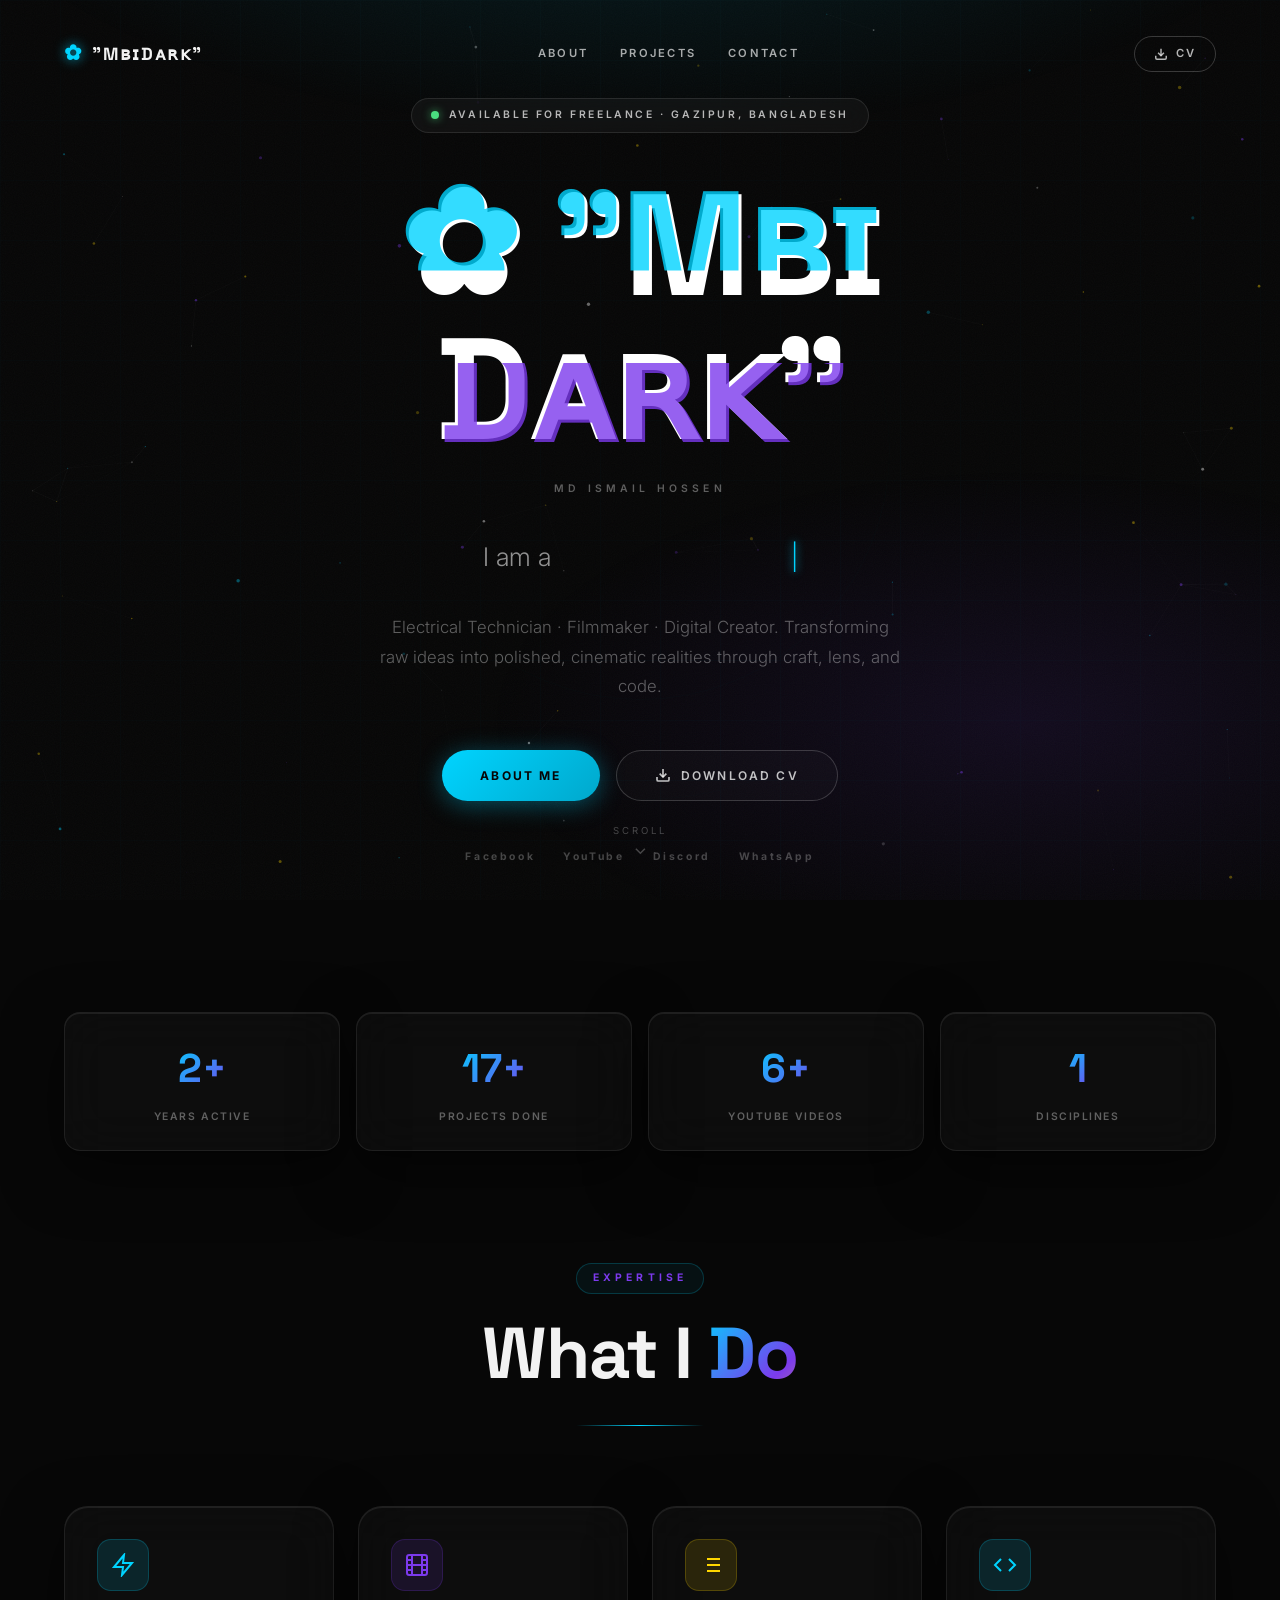
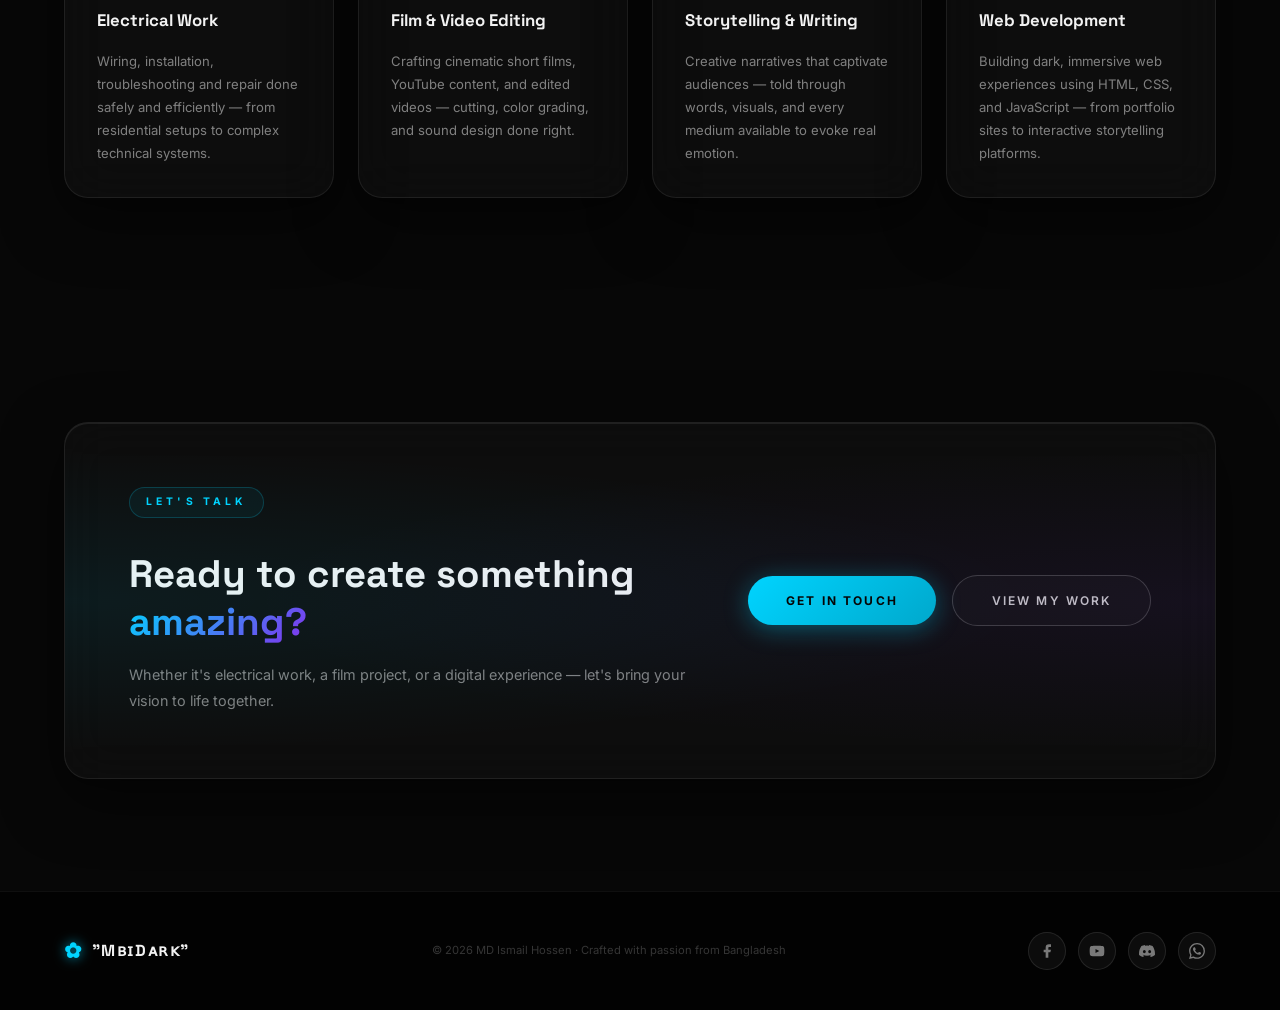
==== index.html @ a583f5f1 "Add files via upload" ====
<!DOCTYPE html>
<html lang="en">
<head>
  <meta charset="UTF-8" />
  <meta name="viewport" content="width=device-width, initial-scale=1.0" />
  <title>MBI Dark — MD Ismail Hossen · Electrical Technician & Filmmaker</title>
  <meta name="description" content="Portfolio of MD Ismail Hossen (MBI Dark) — Electrical Technician, Filmmaker, and Digital Creator from Gazipur, Bangladesh." />
  <meta property="og:title" content="MBI Dark — MD Ismail Hossen Portfolio" />
  <meta property="og:description" content="Electrical Technician, Filmmaker & Digital Creator — crafting cinematic experiences from Gazipur, Bangladesh." />

  <link rel="icon" type="image/jpeg" href="logo.jpg" />
  <link rel="apple-touch-icon" href="logo.jpg" />
  <link rel="manifest" href="manifest.json" />
  <meta name="theme-color" content="#00d4ff" />
  <meta name="mobile-web-app-capable" content="yes" />
  <meta name="apple-mobile-web-app-capable" content="yes" />
  <meta name="apple-mobile-web-app-status-bar-style" content="black-translucent" />
  <meta name="apple-mobile-web-app-title" content="MBI Dark" />

  <link rel="preconnect" href="https://fonts.googleapis.com" />
  <link rel="preconnect" href="https://fonts.gstatic.com" crossorigin />
  <link href="https://fonts.googleapis.com/css2?family=Space+Grotesk:wght@300;400;500;600;700&family=Inter:wght@300;400;500;600&display=swap" rel="stylesheet" />
  <link rel="stylesheet" href="style.css" />
</head>
<body>

  <!-- ===== SCROLL PROGRESS ===== -->
  <div id="scroll-progress"></div>

  <!-- ===== CURSOR ===== -->
  <div id="cursor-ring"></div>
  <div id="cursor-dot"></div>

  <!-- ===== PRELOADER ===== -->
  <div id="preloader">
    <div class="preloader-grid"></div>
    <div class="preloader-glow"></div>
    <div class="preloader-content">
      <div class="preloader-flower">✿</div>
      <div class="glitch-wrapper">
        <h1 class="glitch" data-text='✿ㅤ"MʙɪㅤDᴀʀᴋ"'>✿ㅤ"MʙɪㅤDᴀʀᴋ"</h1>
      </div>
      <div class="preloader-bar-wrap">
        <div class="preloader-bar" id="preloader-bar"></div>
      </div>
      <div class="preloader-pct">
        <span id="preloader-num">0</span>% <span class="preloader-label">INITIALIZING</span>
      </div>
    </div>
  </div>

  <!-- ===== PARTICLE CANVAS ===== -->
  <canvas id="particle-canvas"></canvas>

  <!-- ===== NOISE TEXTURE ===== -->
  <div class="bg-noise"></div>

  <!-- ===== NAVBAR ===== -->
  <header id="navbar">
    <div class="nav-inner">
      <a href="index.html" class="nav-logo">
        <span class="logo-flower">✿</span>"MʙɪㅤDᴀʀᴋ"
      </a>
      <nav class="nav-links">
        <a href="about.html" class="nav-link">About</a>
        <a href="projects.html" class="nav-link">Projects</a>
        <a href="contact.html" class="nav-link">Contact</a>
      </nav>
      <a href="MBI_BIO_ELC.pdf" class="nav-cv" download="MD-Ismail-Hossen-CV.pdf">
        <svg width="14" height="14" viewBox="0 0 24 24" fill="none" stroke="currentColor" stroke-width="2.5"><path d="M21 15v4a2 2 0 0 1-2 2H5a2 2 0 0 1-2-2v-4"/><polyline points="7 10 12 15 17 10"/><line x1="12" y1="15" x2="12" y2="3"/></svg>
        CV
      </a>
    </div>
  </header>

  <!-- ===== MAIN ===== -->
  <main>

    <!-- HERO -->
    <section id="home" class="hero">
      <div class="hero-radial-cyan"></div>
      <div class="hero-radial-violet"></div>
      <div class="hero-grid"></div>

      <!-- Orbit rings -->
      <div class="orbit" style="--w:500px;--dur:25s;--op:0.08"></div>
      <div class="orbit" style="--w:700px;--dur:40s;--op:0.05;animation-direction:reverse"></div>
      <div class="orbit" style="--w:920px;--dur:65s;--op:0.03"></div>

      <div class="hero-content reveal-hero">
        <div class="hero-badge">
          <span class="badge-dot"></span>
          Available for Freelance · Gazipur, Bangladesh
        </div>
        <div class="glitch-wrapper hero-glitch">
          <h1 class="glitch hero-name" data-text='✿ "Mʙɪ Dᴀʀᴋ"'>✿ "Mʙɪ Dᴀʀᴋ"</h1>
        </div>
        <p class="hero-subname">MD ISMAIL HOSSEN</p>
        <div class="hero-typing">
          I am a <span id="typed-text"></span><span class="type-cursor">|</span>
        </div>
        <p class="hero-desc">
          Electrical Technician · Filmmaker · Digital Creator. Transforming raw ideas into polished, cinematic realities through craft, lens, and code.
        </p>
        <div class="hero-btns">
          <a href="about.html" class="btn-primary magnetic">About Me</a>
          <a href="MBI_BIO_ELC.pdf" class="btn-outline magnetic" download="MD-Ismail-Hossen-CV.pdf">
            <svg width="16" height="16" viewBox="0 0 24 24" fill="none" stroke="currentColor" stroke-width="2.5"><path d="M21 15v4a2 2 0 0 1-2 2H5a2 2 0 0 1-2-2v-4"/><polyline points="7 10 12 15 17 10"/><line x1="12" y1="15" x2="12" y2="3"/></svg>
            Download CV
          </a>
        </div>
        <div class="hero-socials">
          <a href="https://www.facebook.com/mbiboss.1" target="_blank" class="social-tag">Facebook</a>
          <a href="https://www.youtube.com/@Bekar_Golpo" target="_blank" class="social-tag">YouTube</a>
          <a href="https://discord.com/users/731544517542674443" target="_blank" class="social-tag">Discord</a>
          <a href="https://wa.me/8801317460865" target="_blank" class="social-tag">WhatsApp</a>
        </div>
      </div>

      <button class="scroll-down" onclick="document.getElementById('what-i-do').scrollIntoView({behavior:'smooth'})">
        <span>SCROLL</span>
        <svg width="18" height="18" viewBox="0 0 24 24" fill="none" stroke="currentColor" stroke-width="2"><polyline points="6 9 12 15 18 9"/></svg>
      </button>
    </section>

    <!-- ===== STATS ===== -->
    <section class="section" style="padding-bottom:0">
      <div class="container">
        <div class="stats-grid home-stats-grid">
          <div class="stat-card glass reveal" data-target="8" data-suffix="+">
            <span class="stat-num" data-count="8">0</span>
            <span class="stat-label">Years Active</span>
          </div>
          <div class="stat-card glass reveal" data-target="50" data-suffix="+">
            <span class="stat-num" data-count="50">0</span>
            <span class="stat-label">Projects Done</span>
          </div>
          <div class="stat-card glass reveal" data-target="20" data-suffix="+">
            <span class="stat-num" data-count="20">0</span>
            <span class="stat-label">YouTube Videos</span>
          </div>
          <div class="stat-card glass reveal" data-target="3" data-suffix="">
            <span class="stat-num" data-count="3">0</span>
            <span class="stat-label">Disciplines</span>
          </div>
        </div>
      </div>
    </section>

    <!-- ===== WHAT I DO ===== -->
    <section class="section" id="what-i-do">
      <div class="container">
        <div class="section-header reveal">
          <span class="section-tag" style="color:var(--violet)">Expertise</span>
          <h2 class="section-title">What I <span class="grad">Do</span></h2>
          <div class="section-line"></div>
        </div>
        <div class="services-grid">
          <div class="service-card glass tilt-card reveal">
            <div class="service-icon cyan-icon">
              <svg viewBox="0 0 24 24" fill="none" stroke="currentColor" stroke-width="2"><path d="M13 2L3 14h9l-1 8 10-12h-9l1-8z"/></svg>
            </div>
            <h4>Electrical Work</h4>
            <p>Wiring, installation, troubleshooting and repair done safely and efficiently — from residential setups to complex technical systems.</p>
          </div>
          <div class="service-card glass tilt-card reveal">
            <div class="service-icon violet-icon">
              <svg viewBox="0 0 24 24" fill="none" stroke="currentColor" stroke-width="2"><rect x="2" y="2" width="20" height="20" rx="2.18" ry="2.18"/><line x1="7" y1="2" x2="7" y2="22"/><line x1="17" y1="2" x2="17" y2="22"/><line x1="2" y1="12" x2="22" y2="12"/><line x1="2" y1="7" x2="7" y2="7"/><line x1="2" y1="17" x2="7" y2="17"/><line x1="17" y1="17" x2="22" y2="17"/><line x1="17" y1="7" x2="22" y2="7"/></svg>
            </div>
            <h4>Film &amp; Video Editing</h4>
            <p>Crafting cinematic short films, YouTube content, and edited videos — cutting, color grading, and sound design done right.</p>
          </div>
          <div class="service-card glass tilt-card reveal">
            <div class="service-icon gold-icon">
              <svg viewBox="0 0 24 24" fill="none" stroke="currentColor" stroke-width="2"><line x1="8" y1="6" x2="21" y2="6"/><line x1="8" y1="12" x2="21" y2="12"/><line x1="8" y1="18" x2="21" y2="18"/><line x1="3" y1="6" x2="3.01" y2="6"/><line x1="3" y1="12" x2="3.01" y2="12"/><line x1="3" y1="18" x2="3.01" y2="18"/></svg>
            </div>
            <h4>Storytelling &amp; Writing</h4>
            <p>Creative narratives that captivate audiences — told through words, visuals, and every medium available to evoke real emotion.</p>
          </div>
          <div class="service-card glass tilt-card reveal">
            <div class="service-icon cyan-icon">
              <svg viewBox="0 0 24 24" fill="none" stroke="currentColor" stroke-width="2"><polyline points="16 18 22 12 16 6"/><polyline points="8 6 2 12 8 18"/></svg>
            </div>
            <h4>Web Development</h4>
            <p>Building dark, immersive web experiences using HTML, CSS, and JavaScript — from portfolio sites to interactive storytelling platforms.</p>
          </div>
        </div>
      </div>
    </section>

    <!-- ===== CTA ===== -->
    <section class="section">
      <div class="container">
        <div class="home-cta-inner glass reveal">
          <div class="home-cta-text-wrap">
            <span class="section-tag" style="color:var(--cyan)">Let's Talk</span>
            <h2 class="home-cta-title">Ready to create something <span class="grad">amazing?</span></h2>
            <p class="home-cta-desc">Whether it's electrical work, a film project, or a digital experience — let's bring your vision to life together.</p>
          </div>
          <div class="home-cta-actions">
            <a href="contact.html" class="btn-primary magnetic">Get in Touch</a>
            <a href="projects.html" class="btn-outline magnetic">View My Work</a>
          </div>
        </div>
      </div>
    </section>

  </main>

  <!-- ===== FOOTER ===== -->
  <footer class="footer" id="site-footer"></footer>

  <!-- ===== BACK TO TOP ===== -->
  <button id="back-top" aria-label="Back to top">
    <svg viewBox="0 0 24 24" fill="none" stroke="currentColor" stroke-width="2.5"><polyline points="18 15 12 9 6 15"/></svg>
  </button>

  <!-- ===== KONAMI OVERLAY ===== -->
  <div id="konami-overlay">
    <div class="konami-content">
      <div class="konami-flower">✿</div>
      <h2>KONAMI CODE!</h2>
      <p>You found the secret!</p>
    </div>
  </div>

  <script src="script.js"></script>
</body>
</html>
---- style.css ----
/* =============================================
   MBI DARK PORTFOLIO — Vanilla CSS
   Ultra premium dark luxury design system
   ============================================= */

/* ===== VARIABLES ===== */
:root {
  --cyan: #00d4ff;
  --violet: #7c3aed;
  --gold: #ffd700;
  --bg: #070707;
  --bg-card: rgba(255,255,255,0.03);
  --border: rgba(255,255,255,0.08);
  --text: #f2f2f2;
  --text-muted: rgba(255,255,255,0.45);
  --text-dim: rgba(255,255,255,0.25);
  --radius: 1.5rem;
  --transition: cubic-bezier(0.16, 1, 0.3, 1);
}

/* ===== RESET ===== */
*, *::before, *::after { box-sizing: border-box; margin: 0; padding: 0; }
html {
  scroll-behavior: smooth;
  overflow-x: hidden;
  scrollbar-width: none;
  -ms-overflow-style: none;
}
html::-webkit-scrollbar { display: none; }
body {
  font-family: 'Inter', sans-serif;
  background: var(--bg);
  color: var(--text);
  overflow-x: hidden;
  scrollbar-width: none;
  -ms-overflow-style: none;
  line-height: 1.6;
  -webkit-font-smoothing: antialiased;
  -moz-osx-font-smoothing: grayscale;
}
body::-webkit-scrollbar { display: none; }
button, a { cursor: pointer; }
html.cursor-enabled,
html.cursor-enabled * { cursor: none !important; }
a { text-decoration: none; color: inherit; }
button { border: none; background: none; font-family: inherit; }
img { display: block; max-width: 100%; }
::selection { background: rgba(0,212,255,0.3); color: #fff; }

/* ===== FONT DISPLAY ===== */
.font-display, h1, h2, h3, .nav-logo, .footer-logo {
  font-family: 'Space Grotesk', sans-serif;
}

/* ===== SCROLL PROGRESS ===== */
#scroll-progress {
  position: fixed;
  top: 0; left: 0;
  height: 2px;
  width: 0%;
  background: linear-gradient(to right, var(--cyan), var(--violet), var(--gold));
  z-index: 9999;
  box-shadow: 0 0 10px var(--cyan);
  transition: width 0.1s linear;
}

/* ===== CUSTOM CURSOR ===== */
#cursor-ring {
  position: fixed;
  width: 36px; height: 36px;
  border: 1.5px solid var(--cyan);
  border-radius: 50%;
  pointer-events: none;
  z-index: 10000;
  transition: transform 0.08s var(--transition), width 0.3s, height 0.3s, background 0.3s, border-color 0.3s;
  transform: translate(-50%, -50%);
  mix-blend-mode: difference;
  opacity: 0;
}
#cursor-dot {
  position: fixed;
  width: 6px; height: 6px;
  background: #fff;
  border-radius: 50%;
  pointer-events: none;
  z-index: 10001;
  transform: translate(-50%, -50%);
  transition: none;
  opacity: 0;
}
html.cursor-enabled #cursor-ring,
html.cursor-enabled #cursor-dot { opacity: 1; }
body.cursor-hover #cursor-ring {
  width: 52px; height: 52px;
  background: rgba(0,212,255,0.1);
  border-color: var(--cyan);
}
body.cursor-hover #cursor-dot {
  opacity: 0;
}

/* ===== PRELOADER ===== */
#preloader {
  position: fixed; inset: 0;
  z-index: 9998;
  background: #060606;
  display: flex; align-items: center; justify-content: center;
  transition: opacity 0.8s var(--transition), filter 0.8s var(--transition), transform 0.8s var(--transition);
}
#preloader.hidden {
  opacity: 0;
  filter: blur(20px);
  transform: scale(1.05);
  pointer-events: none;
}
.preloader-grid {
  position: absolute; inset: 0;
  background-image: linear-gradient(rgba(0,212,255,0.4) 1px, transparent 1px),
    linear-gradient(90deg, rgba(0,212,255,0.4) 1px, transparent 1px);
  background-size: 60px 60px;
  opacity: 0.03;
}
.preloader-glow {
  position: absolute; inset: 0;
  background: radial-gradient(ellipse 80% 50% at 50% -20%, rgba(0,212,255,0.15) 0%, transparent 70%);
}
.preloader-content {
  position: relative; z-index: 1;
  display: flex; flex-direction: column; align-items: center; gap: 1.5rem;
}
.preloader-flower {
  font-size: 3.5rem;
  filter: drop-shadow(0 0 20px rgba(0,212,255,0.9));
  animation: float 3s ease-in-out infinite;
}
.preloader-bar-wrap {
  width: 18rem;
  height: 2px;
  background: rgba(255,255,255,0.1);
  border-radius: 2px;
  overflow: hidden;
}
.preloader-bar {
  height: 100%;
  width: 0%;
  background: linear-gradient(to right, var(--cyan), var(--violet), var(--gold));
  box-shadow: 0 0 10px var(--cyan);
  border-radius: 2px;
  transition: width 0.15s linear;
}
.preloader-pct {
  font-size: 0.75rem;
  letter-spacing: 0.3em;
  color: var(--text-muted);
  display: flex; align-items: center; gap: 0.75rem;
}
.preloader-pct span:first-child { color: var(--cyan); font-weight: 700; font-size: 1.1rem; }
.preloader-label { text-transform: uppercase; font-size: 0.65rem; }

/* ===== PARTICLE CANVAS ===== */
#particle-canvas {
  position: fixed; inset: 0;
  pointer-events: none;
  z-index: 0;
  opacity: 0.55;
}

/* ===== NOISE ===== */
.bg-noise {
  position: fixed; inset: 0; z-index: 1; pointer-events: none; opacity: 0.03;
  background-image: url("data:image/svg+xml,%3Csvg viewBox='0 0 200 200' xmlns='http://www.w3.org/2000/svg'%3E%3Cfilter id='n'%3E%3CfeTurbulence type='fractalNoise' baseFrequency='0.9' numOctaves='4' stitchTiles='stitch'/%3E%3C/filter%3E%3Crect width='100%25' height='100%25' filter='url(%23n)'/%3E%3C/svg%3E");
  background-size: 200px 200px;
}

/* ===== NAVBAR ===== */
#navbar {
  position: fixed; top: 0; left: 0; right: 0;
  z-index: 100;
  padding: 1.5rem 0;
  transition: padding 0.4s var(--transition);
}
#navbar.scrolled { padding: 0.75rem 0; }
#navbar.scrolled .nav-inner {
  background: rgba(0,0,0,0.5);
  backdrop-filter: blur(20px);
  border: 1px solid var(--border);
  box-shadow: 0 8px 32px rgba(0,0,0,0.4);
}
.nav-inner {
  max-width: 1200px;
  margin: 0 auto;
  padding: 0.75rem 1.5rem;
  border-radius: 1rem;
  display: flex; align-items: center; justify-content: space-between;
  transition: all 0.4s var(--transition);
}
.nav-logo {
  font-size: 1.1rem; font-weight: 700;
  letter-spacing: 0.1em;
  display: flex; align-items: center; gap: 0.5rem;
  transition: opacity 0.3s;
}
.nav-logo:hover { opacity: 0.8; }
.logo-flower {
  color: var(--cyan);
  filter: drop-shadow(0 0 6px rgba(0,212,255,0.7));
  font-size: 1.3rem;
}
.nav-links { display: flex; align-items: center; gap: 2rem; }
.nav-link {
  font-size: 0.7rem;
  font-weight: 600;
  letter-spacing: 0.2em;
  text-transform: uppercase;
  color: rgba(255,255,255,0.65);
  position: relative;
  transition: color 0.3s;
}
.nav-link::after {
  content: '';
  position: absolute;
  bottom: -3px; left: 0;
  width: 0; height: 1px;
  background: linear-gradient(to right, var(--cyan), var(--violet));
  transition: width 0.4s var(--transition);
}
.nav-link:hover { color: #fff; }
.nav-link:hover::after { width: 100%; }
.nav-link.active-page { color: #fff; }
.nav-link.active-page::after { width: 100%; }
.nav-cv {
  display: flex; align-items: center; gap: 0.5rem;
  font-size: 0.7rem; font-weight: 600; letter-spacing: 0.15em; text-transform: uppercase;
  padding: 0.5rem 1.2rem;
  border-radius: 100px;
  border: 1px solid rgba(255,255,255,0.2);
  color: rgba(255,255,255,0.7);
  transition: all 0.3s;
}
.nav-cv:hover {
  background: rgba(255,255,255,0.08);
  border-color: rgba(255,255,255,0.4);
  color: #fff;
}
.nav-hamburger { display: none !important; }
.nav-hamburger span {
  display: block; width: 22px; height: 2px;
  background: rgba(255,255,255,0.7);
  border-radius: 2px;
}

/* ===== MOBILE MENU ===== */
.mobile-menu {
  position: fixed; inset: 0; z-index: 200;
  background: rgba(6,6,6,0.97);
  backdrop-filter: blur(30px);
  display: flex; align-items: center; justify-content: center;
  opacity: 0; pointer-events: none;
  transition: opacity 0.4s var(--transition);
}
.mobile-menu.open { opacity: 1; pointer-events: all; }
.mobile-close {
  position: absolute; top: 1.5rem; right: 1.5rem;
  font-size: 1.5rem; color: rgba(255,255,255,0.4);
  transition: color 0.3s;
}
.mobile-close:hover { color: #fff; }
.mobile-nav { display: flex; flex-direction: column; align-items: center; gap: 2rem; }
.mobile-link {
  font-size: 2rem; font-weight: 700; letter-spacing: 0.1em;
  font-family: 'Space Grotesk', sans-serif;
  color: rgba(255,255,255,0.6);
  transition: color 0.3s;
  transform: translateY(20px);
  opacity: 0;
  transition: color 0.3s, transform 0.5s var(--transition), opacity 0.5s var(--transition);
}
.mobile-menu.open .mobile-link { transform: translateY(0); opacity: 1; }
.mobile-menu.open .mobile-link:nth-child(1) { transition-delay: 0.1s; }
.mobile-menu.open .mobile-link:nth-child(2) { transition-delay: 0.18s; }
.mobile-menu.open .mobile-link:nth-child(3) { transition-delay: 0.26s; }
.mobile-link:hover { color: var(--cyan); }
.mobile-cv {
  margin-top: 1rem;
  padding: 0.9rem 2.5rem;
  border-radius: 100px;
  background: linear-gradient(135deg, var(--cyan), var(--violet));
  font-weight: 700; font-size: 0.85rem; letter-spacing: 0.15em; text-transform: uppercase;
  color: #060606;
  transform: translateY(20px); opacity: 0;
  transition: transform 0.5s var(--transition) 0.34s, opacity 0.5s var(--transition) 0.34s, box-shadow 0.3s;
}
.mobile-menu.open .mobile-cv { transform: translateY(0); opacity: 1; }
.mobile-cv:hover { box-shadow: 0 0 30px rgba(0,212,255,0.4); }

/* ===== GLITCH ===== */
.glitch-wrapper { position: relative; display: inline-block; }
.glitch {
  position: relative;
  color: #fff;
  font-family: 'Space Grotesk', sans-serif;
}
.glitch::before, .glitch::after {
  content: attr(data-text);
  position: absolute; top: 0; left: 0;
  width: 100%; height: 100%;
}
.glitch::before {
  color: var(--cyan);
  animation: glitch1 5s infinite linear;
  clip-path: polygon(0 0, 100% 0, 100% 35%, 0 35%);
  transform: translate(-3px, -3px);
  opacity: 0.8;
}
.glitch::after {
  color: var(--violet);
  animation: glitch2 5s infinite linear;
  clip-path: polygon(0 65%, 100% 65%, 100% 100%, 0 100%);
  transform: translate(3px, 3px);
  opacity: 0.8;
}
@keyframes glitch1 {
  0%,88%,100% { transform: translate(-3px,-3px); opacity:.8; }
  89% { transform: translate(10px,-3px) skewX(8deg); opacity:1; }
  90% { transform: translate(-7px,2px) skewX(-8deg); opacity:.9; }
  91% { transform: translate(-3px,-3px); }
  93% { transform: translate(8px,2px) skewX(5deg); opacity:1; }
  94% { transform: translate(-3px,-3px); }
}
@keyframes glitch2 {
  0%,86%,100% { transform: translate(3px,3px); opacity:.8; }
  87% { transform: translate(-10px,3px) skewX(-8deg); opacity:1; }
  88% { transform: translate(7px,-2px) skewX(8deg); opacity:.9; }
  89% { transform: translate(3px,3px); }
  91% { transform: translate(-8px,-2px) skewX(-5deg); opacity:1; }
  92% { transform: translate(3px,3px); }
}

/* ===== GLASS PANEL ===== */
.glass {
  background: rgba(255,255,255,0.028);
  backdrop-filter: blur(24px);
  -webkit-backdrop-filter: blur(24px);
  border: 1px solid rgba(255,255,255,0.08);
  box-shadow: 0 4px 6px rgba(0,0,0,0.15), 0 20px 60px rgba(0,0,0,0.5), inset 0 1px 0 rgba(255,255,255,0.08);
  transition: border-color 0.45s var(--transition), box-shadow 0.45s var(--transition), background 0.45s var(--transition), transform 0.45s var(--transition);
}
.glass:hover {
  background: rgba(255,255,255,0.05);
  border-color: rgba(0,212,255,0.18);
  box-shadow: 0 4px 6px rgba(0,0,0,0.1), 0 24px 70px rgba(0,0,0,0.6), 0 0 50px rgba(0,212,255,0.06), inset 0 1px 0 rgba(255,255,255,0.12);
}

/* ===== GRADIENT TEXT ===== */
.grad {
  background: linear-gradient(135deg, var(--cyan) 0%, var(--violet) 50%, var(--gold) 100%);
  -webkit-background-clip: text;
  -webkit-text-fill-color: transparent;
  background-clip: text;
  background-size: 200%;
  animation: gradShift 5s ease infinite;
}
@keyframes gradShift {
  0%,100% { background-position: 0% 50%; }
  50% { background-position: 100% 50%; }
}

/* ===== HERO ===== */
.hero {
  position: relative;
  min-height: 100vh;
  display: flex; align-items: center; justify-content: center;
  overflow: hidden;
  z-index: 2;
}
.hero-radial-cyan {
  position: absolute; inset: 0;
  background: radial-gradient(ellipse 80% 50% at 50% -20%, rgba(0,212,255,0.14) 0%, transparent 70%);
  pointer-events: none;
}
.hero-radial-violet {
  position: absolute; inset: 0;
  background: radial-gradient(ellipse 60% 40% at 80% 80%, rgba(124,58,237,0.1) 0%, transparent 70%);
  pointer-events: none;
}
.hero-grid {
  position: absolute; inset: 0; pointer-events: none; opacity: 0.025;
  background-image: linear-gradient(rgba(0,212,255,0.6) 1px, transparent 1px),
    linear-gradient(90deg, rgba(0,212,255,0.6) 1px, transparent 1px);
  background-size: 60px 60px;
}
/* Orbit rings */
.orbit {
  position: absolute;
  left: 50%; top: 50%;
  width: var(--w); height: var(--w);
  border-radius: 50%;
  border: 1px solid rgba(0,212,255, 0.15);
  opacity: var(--op);
  transform: translate(-50%, -50%);
  animation: orbitSpin var(--dur) linear infinite;
  pointer-events: none;
}
@keyframes orbitSpin {
  from { transform: translate(-50%,-50%) rotate(0deg); }
  to { transform: translate(-50%,-50%) rotate(360deg); }
}
.hero-content {
  position: relative; z-index: 5;
  display: flex; flex-direction: column; align-items: center;
  text-align: center;
  padding: 6rem 1rem 2rem;
  max-width: 900px;
}
.hero-badge {
  display: inline-flex; align-items: center; gap: 0.6rem;
  padding: 0.5rem 1.2rem;
  border-radius: 100px;
  border: 1px solid rgba(255,255,255,0.1);
  background: rgba(255,255,255,0.04);
  backdrop-filter: blur(10px);
  font-size: 0.65rem; font-weight: 600; letter-spacing: 0.25em; text-transform: uppercase;
  color: rgba(255,255,255,0.7);
  margin-bottom: 2.5rem;
}
.badge-dot {
  width: 8px; height: 8px;
  border-radius: 50%;
  background: #4ade80;
  box-shadow: 0 0 8px rgba(74,222,128,0.7);
  animation: pulse 2s ease infinite;
}
@keyframes pulse {
  0%,100% { box-shadow: 0 0 8px rgba(74,222,128,0.7); }
  50% { box-shadow: 0 0 16px rgba(74,222,128,0.9), 0 0 30px rgba(74,222,128,0.3); }
}
.hero-glitch { margin-bottom: 1.25rem; }
.hero-name {
  font-size: clamp(3.5rem, 12vw, 9rem);
  font-weight: 700;
  letter-spacing: -0.02em;
  line-height: 1;
}
.hero-subname {
  font-size: 0.65rem;
  font-weight: 600;
  letter-spacing: 0.4em;
  text-transform: uppercase;
  color: rgba(255,255,255,0.35);
  margin-bottom: 2rem;
}
.hero-typing {
  height: 3.5rem;
  display: flex; align-items: center; justify-content: center;
  font-size: clamp(1rem, 3vw, 1.6rem);
  color: rgba(255,255,255,0.55);
  font-weight: 300;
  gap: 0.5rem;
  margin-bottom: 1.75rem;
}
#typed-text {
  background: linear-gradient(135deg, var(--cyan), var(--violet), var(--gold));
  -webkit-background-clip: text;
  -webkit-text-fill-color: transparent;
  background-clip: text;
  font-weight: 600;
  min-width: 14rem;
  text-align: left;
}
.type-cursor {
  color: var(--cyan);
  font-weight: 300;
  animation: blink 0.8s ease-in-out infinite;
  text-shadow: 0 0 8px var(--cyan);
  -webkit-text-fill-color: var(--cyan);
}
@keyframes blink { 0%,100% { opacity:1; } 50% { opacity:0; } }
.hero-desc {
  color: rgba(255,255,255,0.35);
  font-size: clamp(0.85rem, 1.8vw, 1.05rem);
  font-weight: 300;
  max-width: 520px;
  line-height: 1.75;
  margin-bottom: 3rem;
}
.hero-btns { display: flex; gap: 1rem; flex-wrap: wrap; justify-content: center; margin-bottom: 3rem; }

/* Buttons */
.btn-primary {
  display: inline-flex; align-items: center; gap: 0.6rem;
  padding: 0.95rem 2.4rem;
  border-radius: 100px;
  background: linear-gradient(135deg, var(--cyan) 0%, #00a8cc 100%);
  color: #060606;
  font-weight: 700; font-size: 0.75rem; letter-spacing: 0.18em; text-transform: uppercase;
  transition: all 0.4s var(--transition);
  box-shadow: 0 4px 24px rgba(0,212,255,0.35), 0 0 0 0 rgba(0,212,255,0);
  position: relative; overflow: hidden;
}
.btn-primary::after {
  content: '';
  position: absolute; inset: 0;
  background: linear-gradient(135deg, rgba(255,255,255,0.15), transparent);
  opacity: 0; transition: opacity 0.4s;
}
.btn-primary:hover {
  box-shadow: 0 8px 40px rgba(0,212,255,0.55), 0 0 0 4px rgba(0,212,255,0.1);
  transform: translateY(-3px) scale(1.02);
}
.btn-primary:hover::after { opacity: 1; }
.btn-outline {
  display: inline-flex; align-items: center; gap: 0.6rem;
  padding: 0.95rem 2.4rem;
  border-radius: 100px;
  border: 1px solid rgba(255,255,255,0.18);
  color: rgba(255,255,255,0.75);
  font-weight: 600; font-size: 0.75rem; letter-spacing: 0.18em; text-transform: uppercase;
  transition: all 0.35s var(--transition);
  background: rgba(255,255,255,0.02);
}
.btn-outline:hover {
  background: rgba(255,255,255,0.07);
  border-color: rgba(255,255,255,0.45);
  color: #fff;
  transform: translateY(-3px);
  box-shadow: 0 8px 28px rgba(0,0,0,0.4);
}
.hero-socials { display: flex; gap: 1.75rem; flex-wrap: wrap; }
.social-tag {
  font-size: 0.65rem; font-weight: 700; letter-spacing: 0.25em;
  color: rgba(255,255,255,0.25);
  transition: color 0.3s;
  position: relative;
}
.social-tag::after {
  content: '';
  position: absolute;
  bottom: -2px; left: 0; width: 0; height: 1px;
  background: var(--cyan);
  transition: width 0.3s var(--transition);
}
.social-tag:hover { color: var(--cyan); }
.social-tag:hover::after { width: 100%; }

/* Scroll down */
.scroll-down {
  position: absolute;
  bottom: 2.5rem; left: 50%;
  transform: translateX(-50%);
  display: flex; flex-direction: column; align-items: center; gap: 0.4rem;
  color: rgba(255,255,255,0.25);
  font-size: 0.6rem; letter-spacing: 0.3em; text-transform: uppercase;
  transition: color 0.3s;
  z-index: 5;
  animation: scrollBounce 2s ease-in-out infinite;
}
.scroll-down:hover { color: var(--cyan); }
@keyframes scrollBounce {
  0%,100% { transform: translateX(-50%) translateY(0); }
  50% { transform: translateX(-50%) translateY(8px); }
}

/* ===== PAGE HERO (sub-pages) ===== */
.page-hero {
  position: relative;
  z-index: 2;
  min-height: 38vh;
  display: flex;
  align-items: center;
  justify-content: center;
  text-align: center;
  padding: 8rem 1.5rem 4rem;
  overflow: hidden;
}
.page-hero-content {
  position: relative;
  z-index: 2;
}
.page-hero-content .section-tag {
  margin-bottom: 1rem;
}
.page-hero-title {
  font-family: 'Space Grotesk', sans-serif;
  font-size: clamp(2.8rem, 7vw, 5.5rem);
  font-weight: 700;
  letter-spacing: -0.02em;
  line-height: 1.05;
  color: #fff;
}
.page-hero-lede {
  max-width: 560px;
  margin: 1.25rem auto 0;
  color: rgba(255,255,255,0.55);
  font-size: 0.98rem;
  line-height: 1.8;
}

/* ===== SECTION DIVIDER ===== */
.section-divider {
  position: relative; z-index: 2;
  width: 100%; height: 1px;
  background: linear-gradient(to right, transparent, rgba(0,212,255,0.25), transparent);
}

/* ===== SECTION BASE ===== */
.section { position: relative; z-index: 2; padding: 7rem 0; }
.container { max-width: 1200px; margin: 0 auto; padding: 0 1.5rem; }
.section > .container > * + * { margin-top: 2rem; }
.section p { max-width: 70ch; }
.section-header { text-align: center; margin-bottom: 5rem; }
.section-tag {
  display: inline-block;
  font-size: 0.65rem; font-weight: 700; letter-spacing: 0.4em; text-transform: uppercase;
  color: var(--cyan);
  padding: 0.4rem 1rem;
  border-radius: 100px;
  border: 1px solid rgba(0,212,255,0.2);
  background: rgba(0,212,255,0.05);
  margin-bottom: 1.25rem;
}
.section-title {
  font-size: clamp(2.5rem, 6vw, 4.5rem);
  font-weight: 700;
  letter-spacing: -0.02em;
  line-height: 1.1;
  margin-bottom: 2rem;
}
.section-title.sm { font-size: clamp(2rem, 4vw, 3rem); }
.section-line {
  width: 8rem; height: 1px;
  background: linear-gradient(to right, transparent, var(--cyan), transparent);
  margin: 0 auto;
}

/* ===== ABOUT ===== */
.about-grid {
  display: grid;
  grid-template-columns: 1fr 2fr;
  gap: 2rem;
  margin-bottom: 5rem;
}
.profile-card {
  border-radius: var(--radius);
  padding: 2.5rem;
  display: flex; flex-direction: column; align-items: center;
  gap: 1rem;
}
.avatar-wrap {
  position: relative;
  width: 140px; height: 140px;
  margin-bottom: 0.5rem;
}
.avatar-ring {
  position: absolute; inset: -6px;
  border-radius: 50%;
  border: 1.5px solid rgba(0,212,255,0.3);
  transition: border-color 0.5s, box-shadow 0.5s;
}
.profile-card:hover .avatar-ring {
  border-color: var(--cyan);
  box-shadow: 0 0 30px rgba(0,212,255,0.3);
}
.avatar-img {
  width: 140px; height: 140px; border-radius: 50%;
  object-fit: cover;
  border: 2px solid rgba(255,255,255,0.08);
  transition: transform 0.6s var(--transition);
}
.profile-card:hover .avatar-img { transform: scale(1.05); }
.avatar-status {
  position: absolute; bottom: 4px; right: 4px;
  width: 18px; height: 18px; border-radius: 50%;
  background: #4ade80;
  border: 2px solid var(--bg);
  animation: pulse 2s ease infinite;
}
.profile-name {
  font-size: 1.3rem; font-weight: 700; text-align: center;
  margin-top: 0.5rem;
}
.profile-alias {
  font-size: 0.75rem; font-weight: 600; letter-spacing: 0.2em; text-transform: uppercase;
  color: var(--cyan); text-align: center; margin-bottom: 1rem;
}
.profile-info { width: 100%; display: flex; flex-direction: column; gap: 0.85rem; }
.info-row {
  display: flex; align-items: flex-start; gap: 0.75rem;
  font-size: 0.8rem; color: rgba(255,255,255,0.55);
  transition: color 0.3s;
}
.info-row:hover { color: rgba(255,255,255,0.9); }
.info-icon { width: 15px; height: 15px; flex-shrink: 0; color: var(--violet); margin-top: 2px; }
.info-row a { color: inherit; transition: color 0.3s; }
.info-row a:hover { color: var(--cyan); }
.about-right { display: flex; flex-direction: column; gap: 1.5rem; }
.journey-card {
  border-radius: var(--radius);
  padding: 2.5rem 3rem;
  flex: 1;
}
.card-tag {
  font-size: 0.62rem; font-weight: 700; letter-spacing: 0.35em; text-transform: uppercase;
  color: rgba(0,212,255,0.6); display: block; margin-bottom: 0.75rem;
}
.journey-title {
  font-size: 1.4rem; font-weight: 700; margin-bottom: 1.25rem; line-height: 1.3;
}
.journey-text {
  color: rgba(255,255,255,0.55); font-size: 0.95rem; line-height: 1.8; margin-bottom: 1rem;
}
.journey-sub { color: rgba(255,255,255,0.35); font-size: 0.85rem; line-height: 1.75; }
.stats-grid {
  display: grid; grid-template-columns: repeat(3,1fr); gap: 1rem;
}
.home-stats-grid { grid-template-columns: repeat(4,1fr); }
.stat-card {
  border-radius: 1rem;
  padding: 1.5rem;
  display: flex; flex-direction: column; align-items: center; text-align: center; gap: 0.5rem;
}
.stat-num {
  font-size: 2.5rem; font-weight: 700; font-family: 'Space Grotesk', sans-serif;
  background: linear-gradient(135deg, var(--cyan), var(--violet));
  -webkit-background-clip: text; -webkit-text-fill-color: transparent;
  background-clip: text;
}
.stat-label {
  font-size: 0.65rem; font-weight: 600; letter-spacing: 0.15em; text-transform: uppercase;
  color: rgba(255,255,255,0.35);
}

/* Services */
.services-section { margin-top: 5rem; }
.services-grid {
  display: grid;
  grid-template-columns: repeat(auto-fit, minmax(230px, 1fr));
  gap: 1.5rem;
}
.service-card {
  border-radius: var(--radius);
  padding: 2rem;
  display: flex; flex-direction: column; gap: 1rem;
  transition: transform 0.3s var(--transition);
}
.service-icon {
  width: 52px; height: 52px;
  border-radius: 0.875rem;
  display: flex; align-items: center; justify-content: center;
  transition: box-shadow 0.4s, transform 0.4s;
}
.service-icon svg { width: 24px; height: 24px; }
.service-card:hover .service-icon { transform: scale(1.1); }
.cyan-icon {
  background: rgba(0,212,255,0.12);
  border: 1px solid rgba(0,212,255,0.2);
  color: var(--cyan);
}
.service-card:hover .cyan-icon { box-shadow: 0 0 22px rgba(0,212,255,0.35); }
.violet-icon {
  background: rgba(124,58,237,0.12);
  border: 1px solid rgba(124,58,237,0.2);
  color: var(--violet);
}
.service-card:hover .violet-icon { box-shadow: 0 0 22px rgba(124,58,237,0.35); }
.gold-icon {
  background: rgba(255,215,0,0.12);
  border: 1px solid rgba(255,215,0,0.2);
  color: var(--gold);
}
.service-card:hover .gold-icon { box-shadow: 0 0 22px rgba(255,215,0,0.35); }
.service-card h4 { font-size: 1.05rem; font-weight: 700; font-family: 'Space Grotesk', sans-serif; }
.service-card p { font-size: 0.82rem; color: rgba(255,255,255,0.48); line-height: 1.75; }

/* ===== PROJECTS ===== */
.projects-section { background: rgba(0,0,0,0.3); }
.projects-toolbar {
  display: flex;
  align-items: flex-end;
  justify-content: space-between;
  gap: 2rem;
  margin-bottom: 2rem;
  padding-bottom: 1.5rem;
  border-bottom: 1px solid rgba(255,255,255,0.09);
}
.projects-toolbar .section-tag { margin-bottom: 0.65rem; }
.projects-intro {
  max-width: 570px;
  margin: 0;
  color: rgba(255,255,255,0.48);
  font-size: 0.88rem;
  line-height: 1.7;
}
.project-count {
  flex-shrink: 0;
  color: rgba(255,255,255,0.42);
  font: 600 0.7rem/1 'Space Grotesk', sans-serif;
  letter-spacing: 0.14em;
  text-transform: uppercase;
}
.projects-header {
  display: flex; justify-content: space-between; align-items: flex-end;
  margin-bottom: 3.5rem; gap: 2rem; flex-wrap: wrap;
}
.filter-btns { display: flex; gap: 0.5rem; flex-wrap: wrap; }
.filter-btn {
  padding: 0.5rem 1.2rem;
  border-radius: 100px;
  font-size: 0.72rem; font-weight: 600; letter-spacing: 0.1em;
  color: rgba(255,255,255,0.5);
  background: rgba(255,255,255,0.05);
  border: 1px solid transparent;
  transition: all 0.3s;
}
.filter-btn:focus-visible,
.pc-quick-link:focus-visible,
.pc-cta:focus-visible {
  outline: 2px solid var(--cyan);
  outline-offset: 4px;
}
.filter-btn:hover { color: #fff; background: rgba(255,255,255,0.09); }
.filter-btn.active {
  color: #060606;
  background: var(--cyan);
  box-shadow: 0 0 16px rgba(0,212,255,0.4);
}
/* ===== PROJECTS GRID ===== */
.projects-grid {
  display: grid;
  grid-template-columns: repeat(auto-fill, minmax(340px, 1fr));
  gap: 2rem;
}
.project-card--featured {
  grid-column: span 2;
  display: grid;
  grid-template-columns: minmax(0, 1.15fr) minmax(300px, 0.85fr);
}
.project-card--featured .pc-img-wrap { height: 100%; min-height: 360px; }
.project-card--featured .pc-title { font-size: 1.55rem; }
.project-card--featured .pc-desc { font-size: 0.88rem; }

/* ===== PROJECT CARD ===== */
.project-card {
  border-radius: var(--radius);
  overflow: hidden;
  position: relative;
  display: flex;
  flex-direction: column;
  transition: transform 0.45s var(--transition), opacity 0.4s, border-color 0.35s, box-shadow 0.35s;
  background: linear-gradient(155deg, rgba(255,255,255,0.075), rgba(255,255,255,0.018) 46%, rgba(0,0,0,0.16));
  border: 1px solid rgba(255,255,255,0.1);
  box-shadow: 0 18px 45px rgba(0,0,0,0.18);
}
.project-card::before {
  content: '';
  position: absolute;
  inset: 0 0 auto;
  height: 2px;
  background: linear-gradient(90deg, var(--cyan), transparent 72%);
  opacity: 0.7;
  z-index: 2;
}
.project-card[data-cat="youtube"]::before { background: linear-gradient(90deg, #ff4545, transparent 72%); }
.project-card[data-cat="stories"]::before { background: linear-gradient(90deg, var(--violet), transparent 72%); }
.project-card:hover,
.project-card:focus-within {
  border-color: rgba(0,212,255,0.35);
  box-shadow: 0 24px 60px rgba(0,0,0,0.32), 0 0 32px rgba(0,212,255,0.08);
}
.project-card[data-cat="youtube"]:hover,
.project-card[data-cat="youtube"]:focus-within { border-color: rgba(255,69,69,0.38); }
.project-card[data-cat="stories"]:hover,
.project-card[data-cat="stories"]:focus-within { border-color: rgba(124,58,237,0.42); }
.project-card.hiding { opacity: 0; transform: scale(0.88); }
.project-card.showing { opacity: 1; transform: scale(1); }

/* glow border */
.pc-glow-border {
  position: absolute; inset: 0;
  border-radius: var(--radius);
  pointer-events: none;
  opacity: 0;
  transition: opacity 0.4s;
  box-shadow: inset 0 0 0 1px var(--cyan), 0 0 40px rgba(0,212,255,0.12);
}
.project-card:hover .pc-glow-border { opacity: 1; }
.project-card[data-cat="youtube"]:hover .pc-glow-border {
  box-shadow: inset 0 0 0 1px #ff4545, 0 0 40px rgba(255,69,69,0.12);
}
.project-card[data-cat="stories"]:hover .pc-glow-border {
  box-shadow: inset 0 0 0 1px var(--violet), 0 0 40px rgba(124,58,237,0.15);
}

/* image area */
.pc-img-wrap {
  position: relative;
  height: 230px;
  overflow: hidden;
  flex-shrink: 0;
  background: #111;
}
.pc-featured-label {
  position: absolute;
  left: 1.1rem;
  bottom: 1rem;
  padding: 0.35rem 0.7rem;
  color: #071014;
  background: var(--cyan);
  border-radius: 4px;
  font-size: 0.6rem;
  font-weight: 800;
  letter-spacing: 0.14em;
  text-transform: uppercase;
}
.pc-img-wrap img {
  width: 100%; height: 100%;
  object-fit: cover;
  filter: saturate(0.88) contrast(1.04);
  transition: transform 0.7s var(--transition), filter 0.5s;
}
.project-card:hover .pc-img-wrap img,
.project-card:focus-within .pc-img-wrap img { transform: scale(1.08); filter: saturate(1.08) contrast(1.04); }

.pc-img-overlay {
  position: absolute; inset: 0;
  background: linear-gradient(160deg, rgba(0,0,0,0.08) 18%, rgba(6,6,6,0.82) 100%);
  transition: opacity 0.4s;
}

/* large number */
.pc-num {
  position: absolute;
  top: 0.9rem; left: 1.1rem;
  font-size: 0.65rem; font-weight: 700; letter-spacing: 0.18em;
  font-family: 'Space Grotesk', sans-serif;
  color: rgba(255,255,255,0.9);
  background: rgba(0,0,0,0.45);
  border: 1px solid rgba(255,255,255,0.14);
  border-radius: 100px;
  padding: 0.22rem 0.65rem;
  backdrop-filter: blur(6px);
}

/* category badge */
.pc-badge {
  position: absolute;
  top: 0.9rem; right: 1.1rem;
  font-size: 0.58rem; font-weight: 700; letter-spacing: 0.18em; text-transform: uppercase;
  padding: 0.25rem 0.75rem;
  border-radius: 100px;
  backdrop-filter: blur(8px);
}
.pc-badge--websites {
  background: rgba(0,212,255,0.2);
  border: 1px solid rgba(0,212,255,0.5);
  color: var(--cyan);
}
.pc-badge--youtube {
  background: rgba(255,69,69,0.2);
  border: 1px solid rgba(255,69,69,0.5);
  color: #ff6b6b;
}
.pc-badge--stories {
  background: rgba(124,58,237,0.2);
  border: 1px solid rgba(124,58,237,0.5);
  color: #a78bfa;
}

/* quick-link hover button on image */
.pc-quick-link {
  position: absolute;
  bottom: 1.1rem; right: 1.1rem;
  width: 42px; height: 42px;
  border-radius: 50%;
  background: rgba(6,6,6,0.7);
  border: 1px solid rgba(255,255,255,0.18);
  display: flex; align-items: center; justify-content: center;
  color: #fff;
  backdrop-filter: blur(8px);
  opacity: 0;
  transform: translateY(8px) scale(0.92);
  transition: opacity 0.35s, transform 0.35s var(--transition), background 0.25s, box-shadow 0.25s;
}
.project-card:hover .pc-quick-link {
  opacity: 1;
  transform: translateY(0) scale(1);
}
.pc-quick-link:hover {
  background: var(--cyan);
  color: #060606;
  box-shadow: 0 0 24px rgba(0,212,255,0.55);
  border-color: transparent;
}
.project-card[data-cat="youtube"] .pc-quick-link:hover {
  background: #ff4545;
  box-shadow: 0 0 24px rgba(255,69,69,0.55);
}

/* card body */
.pc-body {
  padding: 1.65rem 1.6rem 1.5rem;
  display: flex;
  flex-direction: column;
  gap: 0.75rem;
  flex: 1;
}
.pc-title {
  font-size: 1.15rem; font-weight: 700;
  font-family: 'Space Grotesk', sans-serif;
  color: #fff;
  line-height: 1.25;
  letter-spacing: -0.01em;
}
.pc-client {
  margin: 0;
  color: var(--cyan);
  font-size: 0.63rem;
  font-weight: 700;
  letter-spacing: 0.14em;
  text-transform: uppercase;
}
.pc-client span { color: rgba(255,255,255,0.25); margin: 0 0.35rem; }
.pc-desc {
  font-size: 0.8rem;
  color: rgba(255,255,255,0.48);
  line-height: 1.75;
  flex: 1;
}
.pc-outcome {
  margin: 0;
  padding: 0.75rem 0.85rem;
  border-left: 2px solid rgba(0,212,255,0.5);
  color: rgba(255,255,255,0.48);
  font-size: 0.76rem;
  line-height: 1.6;
}
.pc-outcome strong {
  display: block;
  margin-bottom: 0.2rem;
  color: rgba(255,255,255,0.8);
  font-size: 0.62rem;
  letter-spacing: 0.12em;
  text-transform: uppercase;
}

/* tags */
.pc-tags {
  display: flex;
  flex-wrap: wrap;
  gap: 0.4rem;
}
.pc-tag {
  font-size: 0.62rem; font-weight: 600; letter-spacing: 0.08em;
  padding: 0.2rem 0.65rem;
  border-radius: 100px;
  background: rgba(255,255,255,0.06);
  border: 1px solid rgba(255,255,255,0.1);
  color: rgba(255,255,255,0.55);
  white-space: nowrap;
}

/* footer row */
.pc-footer {
  display: flex;
  align-items: center;
  justify-content: space-between;
  margin-top: 0.25rem;
  padding-top: 1rem;
  border-top: 1px solid rgba(255,255,255,0.07);
}
.pc-meta {
  display: flex;
  align-items: center;
  gap: 0.4rem;
}
.pc-role {
  font-size: 0.7rem; font-weight: 600;
  color: rgba(255,255,255,0.45);
}
.pc-dot {
  font-size: 0.65rem;
  color: rgba(255,255,255,0.25);
}
.pc-year {
  font-size: 0.7rem; font-weight: 500;
  color: rgba(255,255,255,0.3);
  font-family: 'Space Grotesk', sans-serif;
}

/* CTA button */
.pc-cta {
  display: inline-flex;
  align-items: center;
  gap: 0.35rem;
  font-size: 0.72rem; font-weight: 700; letter-spacing: 0.06em;
  color: var(--cyan);
  text-decoration: none;
  transition: gap 0.25s, color 0.2s;
}
.pc-cta svg { transition: transform 0.25s var(--transition); }
.pc-cta:hover { color: #fff; }
.pc-cta:hover svg { transform: translateX(3px); }
.project-card[data-cat="youtube"] .pc-cta { color: #ff6b6b; }
.project-card[data-cat="stories"] .pc-cta { color: #a78bfa; }

/* ===== PROFILE DETAILS GRID ===== */
.profile-details-grid {
  width: 100%;
  display: flex;
  flex-direction: column;
  gap: 0;
  border: 1px solid rgba(255,255,255,0.07);
  border-radius: 10px;
  overflow: hidden;
  margin-top: 1.2rem;
}
.pd-row {
  display: flex;
  align-items: center;
  padding: 0.6rem 1rem;
  gap: 0.75rem;
  border-bottom: 1px solid rgba(255,255,255,0.05);
}
.pd-row:last-child { border-bottom: none; }
.pd-row:nth-child(odd) { background: rgba(255,255,255,0.025); }
.pd-label {
  font-size: 0.65rem; font-weight: 700; letter-spacing: 0.1em; text-transform: uppercase;
  color: rgba(255,255,255,0.35);
  min-width: 90px;
  flex-shrink: 0;
}
.pd-value {
  font-size: 0.78rem; font-weight: 500;
  color: rgba(255,255,255,0.75);
}
.profile-cv-btn {
  display: inline-flex;
  align-items: center;
  gap: 0.5rem;
  margin-top: 1.4rem;
  padding: 0.6rem 1.4rem;
  border-radius: 100px;
  background: rgba(0,212,255,0.1);
  border: 1px solid rgba(0,212,255,0.35);
  color: var(--cyan);
  font-size: 0.75rem; font-weight: 700; letter-spacing: 0.08em;
  text-decoration: none;
  transition: background 0.25s, box-shadow 0.25s;
  width: 100%;
  justify-content: center;
}
.profile-cv-btn:hover {
  background: rgba(0,212,255,0.18);
  box-shadow: 0 0 20px rgba(0,212,255,0.25);
}

/* ===== CV SECTION WRAPPER ===== */
.cv-section {
  margin-top: 5rem;
}
.cv-section .section-header {
  margin-bottom: 2.5rem;
}

/* ===== EXPERIENCE TIMELINE ===== */
.exp-timeline {
  display: flex;
  flex-direction: column;
  gap: 1.25rem;
}
.exp-item {
  display: flex;
  align-items: flex-start;
  gap: 1.25rem;
  padding: 1.5rem 1.75rem;
  border-radius: var(--radius);
  border: 1px solid rgba(255,255,255,0.07);
}
.exp-icon-wrap {
  width: 44px; height: 44px;
  border-radius: 12px;
  display: flex; align-items: center; justify-content: center;
  flex-shrink: 0;
}
.exp-icon-wrap svg { width: 20px; height: 20px; }
.exp-content { flex: 1; }
.exp-header {
  display: flex;
  align-items: flex-start;
  justify-content: space-between;
  gap: 1rem;
  margin-bottom: 0.6rem;
  flex-wrap: wrap;
}
.exp-title {
  font-size: 1rem; font-weight: 700;
  font-family: 'Space Grotesk', sans-serif;
  color: #fff;
  margin: 0;
}
.exp-org {
  font-size: 0.75rem; font-weight: 500;
  color: rgba(255,255,255,0.4);
  margin: 0.2rem 0 0;
}
.exp-period {
  font-size: 0.65rem; font-weight: 700; letter-spacing: 0.1em;
  color: var(--cyan);
  background: rgba(0,212,255,0.1);
  border: 1px solid rgba(0,212,255,0.25);
  border-radius: 100px;
  padding: 0.2rem 0.75rem;
  white-space: nowrap;
  flex-shrink: 0;
}
.exp-desc {
  font-size: 0.8rem;
  color: rgba(255,255,255,0.45);
  line-height: 1.7;
  margin: 0;
}

/* ===== EDUCATION ===== */
.edu-grid {
  display: grid;
  grid-template-columns: repeat(auto-fill, minmax(300px, 1fr));
  gap: 1.5rem;
}
.edu-card {
  display: flex;
  align-items: flex-start;
  gap: 1.2rem;
  padding: 1.5rem 1.75rem;
  border-radius: var(--radius);
  border: 1px solid rgba(255,255,255,0.07);
}
.edu-year-badge {
  font-size: 0.75rem; font-weight: 800; letter-spacing: 0.06em;
  padding: 0.4rem 0.75rem;
  border-radius: 10px;
  background: rgba(0,212,255,0.14);
  border: 1px solid rgba(0,212,255,0.4);
  color: var(--cyan);
  flex-shrink: 0;
  line-height: 1;
  margin-top: 0.15rem;
}
.edu-body { flex: 1; }
.edu-title {
  font-size: 1rem; font-weight: 700;
  font-family: 'Space Grotesk', sans-serif;
  color: #fff;
  margin-bottom: 0.3rem;
}
.edu-inst {
  font-size: 0.75rem;
  color: rgba(255,255,255,0.4);
  margin-bottom: 0.75rem;
}
.edu-meta { display: flex; flex-wrap: wrap; gap: 0.4rem; }
.edu-chip {
  font-size: 0.62rem; font-weight: 600; letter-spacing: 0.08em;
  padding: 0.2rem 0.65rem;
  border-radius: 100px;
  background: rgba(255,255,255,0.06);
  border: 1px solid rgba(255,255,255,0.1);
  color: rgba(255,255,255,0.5);
}
.edu-chip--green {
  background: rgba(34,197,94,0.12);
  border-color: rgba(34,197,94,0.4);
  color: #4ade80;
}
.edu-chip--violet {
  background: rgba(124,58,237,0.15);
  border-color: rgba(124,58,237,0.45);
  color: #a78bfa;
}

/* ===== SKILLS & STRENGTHS ===== */
.skills-strengths-grid {
  display: grid;
  grid-template-columns: 1fr 1fr;
  gap: 1.5rem;
  margin-top: 5rem;
}
.skills-card, .strengths-card {
  padding: 2rem 2.25rem;
  border-radius: var(--radius);
  border: 1px solid rgba(255,255,255,0.07);
}
.skill-list { display: flex; flex-direction: column; gap: 1.25rem; }
.skill-item {}
.skill-info {
  display: flex;
  justify-content: space-between;
  align-items: center;
  margin-bottom: 0.45rem;
}
.skill-name {
  font-size: 0.78rem; font-weight: 600;
  color: rgba(255,255,255,0.7);
}
.skill-pct {
  font-size: 0.68rem; font-weight: 700;
  color: rgba(255,255,255,0.35);
  font-family: 'Space Grotesk', sans-serif;
}
.skill-bar {
  height: 5px;
  border-radius: 100px;
  background: rgba(255,255,255,0.07);
  overflow: hidden;
}
.skill-fill {
  height: 100%;
  border-radius: 100px;
  width: 0;
  transition: width 1.2s cubic-bezier(0.25, 1, 0.5, 1);
}
.skill-fill.animated { width: var(--w); }
.cyan-fill { background: linear-gradient(90deg, var(--cyan), rgba(0,212,255,0.5)); }
.violet-fill { background: linear-gradient(90deg, var(--violet), rgba(124,58,237,0.5)); }

.strength-list {
  list-style: none;
  display: flex;
  flex-direction: column;
  gap: 0.9rem;
}
.strength-item {
  display: flex;
  align-items: flex-start;
  gap: 0.75rem;
  font-size: 0.8rem;
  color: rgba(255,255,255,0.55);
  line-height: 1.6;
}
.strength-icon {
  color: var(--violet);
  font-size: 0.85rem;
  flex-shrink: 0;
  margin-top: 0.1rem;
}

/* ===== CONTACT ===== */
.contact-grid {
  display: grid; grid-template-columns: 1fr 1fr; gap: 2rem;
}
.contact-info-card, .contact-form-card {
  border-radius: var(--radius); padding: 2.5rem;
}
.contact-card-title {
  font-size: 1.3rem; font-weight: 700; margin-bottom: 2rem;
  font-family: 'Space Grotesk', sans-serif;
}
.contact-items { display: flex; flex-direction: column; gap: 1.5rem; margin-bottom: 2rem; }
.contact-item { display: flex; align-items: flex-start; gap: 1rem; }
.contact-icon {
  width: 44px; height: 44px;
  border-radius: 50%;
  border: 1px solid var(--border);
  background: rgba(255,255,255,0.04);
  display: flex; align-items: center; justify-content: center;
  color: var(--cyan);
  flex-shrink: 0;
  transition: all 0.3s;
}
.contact-icon svg { width: 18px; height: 18px; }
.contact-item:hover .contact-icon {
  background: rgba(0,212,255,0.12);
  border-color: rgba(0,212,255,0.4);
  box-shadow: 0 0 16px rgba(0,212,255,0.2);
}
.violet-icon-sm { color: var(--violet); }
.contact-item:hover .violet-icon-sm {
  background: rgba(124,58,237,0.12) !important;
  border-color: rgba(124,58,237,0.4) !important;
  box-shadow: 0 0 16px rgba(124,58,237,0.2) !important;
}
.gold-icon-sm { color: var(--gold); }
.contact-item:hover .gold-icon-sm {
  background: rgba(255,215,0,0.12) !important;
  border-color: rgba(255,215,0,0.4) !important;
  box-shadow: 0 0 16px rgba(255,215,0,0.2) !important;
}
.contact-label {
  display: block;
  font-size: 0.62rem; font-weight: 600; letter-spacing: 0.2em; text-transform: uppercase;
  color: rgba(255,255,255,0.35); margin-bottom: 0.25rem;
}
.contact-val {
  font-size: 0.9rem; color: rgba(255,255,255,0.8);
  transition: color 0.3s;
}
a.contact-val:hover { color: var(--cyan); }
.map-wrap {
  border-radius: 1rem;
  overflow: hidden;
  border: 1px solid var(--border);
  filter: grayscale(1) brightness(0.5);
  transition: filter 0.5s;
}
.map-wrap:hover { filter: grayscale(0) brightness(0.75); }
.contact-form-sub {
  color: rgba(255,255,255,0.4); font-size: 0.85rem; margin-bottom: 2rem; margin-top: -1.5rem;
}
.form-group { margin-bottom: 1.25rem; }
.form-group label {
  display: block;
  font-size: 0.72rem; font-weight: 600; letter-spacing: 0.12em;
  color: rgba(255,255,255,0.55);
  margin-bottom: 0.5rem;
}
.form-group input,
.form-group textarea {
  width: 100%;
  background: rgba(0,0,0,0.4);
  border: 1px solid rgba(255,255,255,0.1);
  border-radius: 0.75rem;
  padding: 0.875rem 1rem;
  color: #fff;
  font-family: 'Inter', sans-serif;
  font-size: 0.9rem;
  outline: none;
  transition: border-color 0.3s, box-shadow 0.3s;
  resize: none;
}
.form-group input::placeholder,
.form-group textarea::placeholder { color: rgba(255,255,255,0.2); }
.form-group input:focus { border-color: var(--cyan); box-shadow: 0 0 0 3px rgba(0,212,255,0.1); }
.form-group textarea:focus { border-color: var(--violet); box-shadow: 0 0 0 3px rgba(124,58,237,0.1); }
.btn-whatsapp {
  width: 100%;
  display: flex; align-items: center; justify-content: center; gap: 0.6rem;
  padding: 1rem;
  border-radius: 0.875rem;
  background: linear-gradient(135deg, #25d366, #128c7e);
  color: #fff;
  font-weight: 700; font-size: 0.85rem; letter-spacing: 0.1em; text-transform: uppercase;
  transition: all 0.3s;
  box-shadow: 0 0 20px rgba(37,211,102,0.25);
}
.btn-whatsapp:hover {
  box-shadow: 0 0 35px rgba(37,211,102,0.5);
  transform: translateY(-2px);
}

/* ===== FOOTER ===== */
.footer {
  position: relative; z-index: 2;
  border-top: 1px solid rgba(255,255,255,0.05);
  background: rgba(0,0,0,0.6);
  backdrop-filter: blur(20px);
}
.footer-inner {
  display: flex; align-items: center; justify-content: space-between;
  padding: 2.5rem 1.5rem;
  gap: 1.5rem; flex-wrap: wrap;
}
.footer-logo {
  font-size: 1rem; font-weight: 700; letter-spacing: 0.1em;
  display: flex; align-items: center; gap: 0.5rem;
  transition: opacity 0.3s;
}
.footer-logo:hover { opacity: 0.75; }
.footer-copy { font-size: 0.7rem; color: rgba(255,255,255,0.2); text-align: center; }
.footer-socials { display: flex; gap: 0.75rem; }
.foot-social {
  width: 38px; height: 38px;
  border-radius: 50%;
  border: 1px solid rgba(255,255,255,0.1);
  background: rgba(255,255,255,0.04);
  display: flex; align-items: center; justify-content: center;
  color: rgba(255,255,255,0.45);
  transition: all 0.3s;
}
.foot-social svg { width: 16px; height: 16px; }
.foot-social:hover {
  background: rgba(0,212,255,0.12);
  border-color: rgba(0,212,255,0.4);
  color: var(--cyan);
  transform: translateY(-3px);
}

/* ===== BACK TO TOP ===== */
#back-top {
  position: fixed;
  bottom: 2rem; right: 2rem;
  z-index: 50;
  width: 46px; height: 46px;
  border-radius: 50%;
  background: rgba(0,212,255,0.08);
  border: 1px solid rgba(0,212,255,0.3);
  color: var(--cyan);
  display: flex; align-items: center; justify-content: center;
  backdrop-filter: blur(10px);
  transition: all 0.4s var(--transition);
  opacity: 0; pointer-events: none;
  transform: translateY(20px);
}
#back-top.visible {
  opacity: 1; pointer-events: all;
  transform: translateY(0);
}
#back-top:hover {
  background: rgba(0,212,255,0.18);
  box-shadow: 0 0 20px rgba(0,212,255,0.4);
  transform: translateY(-3px);
}
#back-top svg { width: 20px; height: 20px; }

/* ===== KONAMI OVERLAY ===== */
#konami-overlay {
  position: fixed; inset: 0; z-index: 10000;
  display: flex; align-items: center; justify-content: center;
  background: rgba(0,0,0,0.85);
  backdrop-filter: blur(20px);
  opacity: 0; pointer-events: none;
  transition: opacity 0.4s;
}
#konami-overlay.active { opacity: 1; pointer-events: all; }
.konami-content { text-align: center; }
.konami-flower {
  font-size: 6rem;
  filter: drop-shadow(0 0 30px var(--cyan));
  animation: float 2s ease-in-out infinite;
}
.konami-content h2 {
  font-size: 2.5rem; font-weight: 700; margin-top: 1rem;
  background: linear-gradient(135deg, var(--cyan), var(--violet), var(--gold));
  -webkit-background-clip: text; -webkit-text-fill-color: transparent;
  background-clip: text;
}
.konami-content p { color: rgba(255,255,255,0.5); margin-top: 0.5rem; }

/* ===== REVEAL ANIMATIONS ===== */
.reveal {
  opacity: 0;
  transform: translateY(40px);
  transition: opacity 0.7s var(--transition), transform 0.7s var(--transition);
}
.reveal.visible { opacity: 1; transform: translateY(0); }
.reveal-hero .hero-badge,
.reveal-hero .hero-glitch,
.reveal-hero .hero-subname,
.reveal-hero .hero-typing,
.reveal-hero .hero-desc,
.reveal-hero .hero-btns,
.reveal-hero .hero-socials {
  opacity: 0;
  transform: translateY(20px);
  animation: heroIn 0.7s var(--transition) forwards;
}
.reveal-hero .hero-badge    { animation-delay: 2.7s; }
.reveal-hero .hero-glitch   { animation-delay: 2.9s; }
.reveal-hero .hero-subname  { animation-delay: 3.1s; }
.reveal-hero .hero-typing   { animation-delay: 3.3s; }
.reveal-hero .hero-desc     { animation-delay: 3.5s; }
.reveal-hero .hero-btns     { animation-delay: 3.7s; }
.reveal-hero .hero-socials  { animation-delay: 3.9s; }

/* Sub-page hero animation (no preloader delay) */
.page-hero .reveal-hero .section-tag,
.page-hero .reveal-hero .page-hero-title {
  opacity: 0;
  transform: translateY(20px);
  animation: heroIn 0.7s var(--transition) forwards;
}
.page-hero .reveal-hero .section-tag   { animation-delay: 0.2s; }
.page-hero .reveal-hero .page-hero-title { animation-delay: 0.4s; }
@keyframes heroIn {
  to { opacity: 1; transform: translateY(0); }
}

/* ===== FLOATING ===== */
@keyframes float {
  0%,100% { transform: translateY(0); }
  50% { transform: translateY(-10px); }
}

/* ===== RESPONSIVE ===== */
@media (max-width: 1024px) {
  .about-grid { grid-template-columns: 1fr; }
  .contact-grid { grid-template-columns: 1fr; }
  .stats-grid { grid-template-columns: repeat(3,1fr); }
  .home-stats-grid { grid-template-columns: repeat(2,1fr); }
  .project-card--featured { grid-column: span 1; }
}
@media (max-width: 768px) {
  .projects-header { flex-direction: column; align-items: flex-start; }
  .hero-typing { font-size: 1rem; flex-direction: column; height: auto; gap: 0.25rem; }
  #typed-text { min-width: unset; text-align: center; }
  .stats-grid { grid-template-columns: repeat(3,1fr); gap: 0.75rem; }
  .home-stats-grid { grid-template-columns: repeat(2,1fr); }
  .stat-num { font-size: 1.8rem; }
  .footer-inner { flex-direction: column; text-align: center; }
  .skills-strengths-grid { grid-template-columns: 1fr; }
  .exp-header { flex-direction: column; gap: 0.4rem; }
  .edu-grid { grid-template-columns: 1fr; }
  .nav-links { gap: 1rem; }
  .nav-link { font-size: 0.62rem; letter-spacing: 0.12em; }
  .nav-cv { padding: 0.4rem 0.8rem; font-size: 0.62rem; }
  .nav-cv svg { display: none; }
  .nav-inner { padding: 0.6rem 1rem; }
  .section { padding: 5rem 0; }
  .container { padding-left: 1.1rem; padding-right: 1.1rem; }
  .section-header { margin-bottom: 3rem; }
  .profile-card, .journey-card, .service-card { padding: 1.5rem; }
  .pc-body { gap: 0.65rem; }
  .projects-toolbar { align-items: flex-start; flex-direction: column; gap: 1rem; }
  .project-count { align-self: flex-end; }
  .project-card--featured { display: flex; }
  .project-card--featured .pc-img-wrap { min-height: 230px; height: 230px; }
  .project-card--featured .pc-title { font-size: 1.15rem; }
}
@media (max-width: 480px) {
  .nav-links { gap: 0.6rem; }
  .nav-link { font-size: 0.55rem; letter-spacing: 0.08em; }
  .nav-cv { padding: 0.35rem 0.6rem; font-size: 0.55rem; }
  .nav-logo { font-size: 0.85rem; }
  .hero-btns { flex-direction: column; align-items: center; }
  .services-grid { grid-template-columns: 1fr; }
  .stats-grid { grid-template-columns: 1fr; }
  .projects-grid { grid-template-columns: 1fr; gap: 1rem; }
  .pc-body { padding: 0.9rem; }
  .pc-title { font-size: 0.82rem; }
  .pc-desc { font-size: 0.7rem; display: -webkit-box; -webkit-line-clamp: 2; -webkit-box-orient: vertical; overflow: hidden; }
  .pc-tags { gap: 0.3rem; }
  .pc-tag { font-size: 0.55rem; padding: 0.2rem 0.45rem; }
  .pc-footer { padding: 0.7rem 0.9rem; }
  .pc-role, .pc-year { font-size: 0.6rem; }
  .pc-client { font-size: 0.58rem; }
  .pc-outcome { font-size: 0.7rem; }
  .pc-quick-link { opacity: 1; transform: none; width: 38px; height: 38px; }
  .exp-item { flex-direction: column; gap: 0.75rem; }
  .edu-card { flex-direction: column; gap: 0.75rem; }
}

@media (prefers-reduced-motion: reduce) {
  *, *::before, *::after {
    animation-duration: 0.01ms !important;
    animation-iteration-count: 1 !important;
    scroll-behavior: auto !important;
    transition-duration: 0.01ms !important;
  }
  #particle-canvas, #cursor-ring, #cursor-dot { display: none !important; }
}

@media (hover: none), (pointer: coarse) {
  html, html * { cursor: auto !important; }
  #cursor-ring, #cursor-dot { display: none !important; }
  .tilt-card,
  .project-card,
  .magnetic { transform: none !important; }
  .project-card:hover,
  .project-card:focus-within { transform: none !important; }
}

/* ===== HOME CTA ===== */
.home-cta-inner {
  border-radius: var(--radius);
  padding: 4rem;
  display: flex; align-items: center; justify-content: space-between;
  gap: 3rem; flex-wrap: wrap;
  position: relative; overflow: hidden;
}
.home-cta-inner::before {
  content: '';
  position: absolute; inset: 0;
  background: radial-gradient(ellipse at left center, rgba(0,212,255,0.07) 0%, transparent 60%),
              radial-gradient(ellipse at right center, rgba(124,58,237,0.07) 0%, transparent 60%);
  pointer-events: none;
}
.home-cta-text-wrap { flex: 1; min-width: 260px; }
.home-cta-title {
  font-size: clamp(1.6rem, 3.5vw, 2.4rem);
  font-weight: 700; font-family: 'Space Grotesk', sans-serif;
  margin: 0.75rem 0 1rem;
  line-height: 1.25;
}
.home-cta-desc {
  color: rgba(255,255,255,0.48); font-size: 0.9rem; line-height: 1.8;
  max-width: 480px;
}
.home-cta-actions {
  display: flex; gap: 1rem; flex-wrap: wrap; align-items: center;
}
@media (max-width: 640px) {
  .home-cta-inner { padding: 2rem 1.5rem; flex-direction: column; }
  .home-cta-actions { width: 100%; }
}
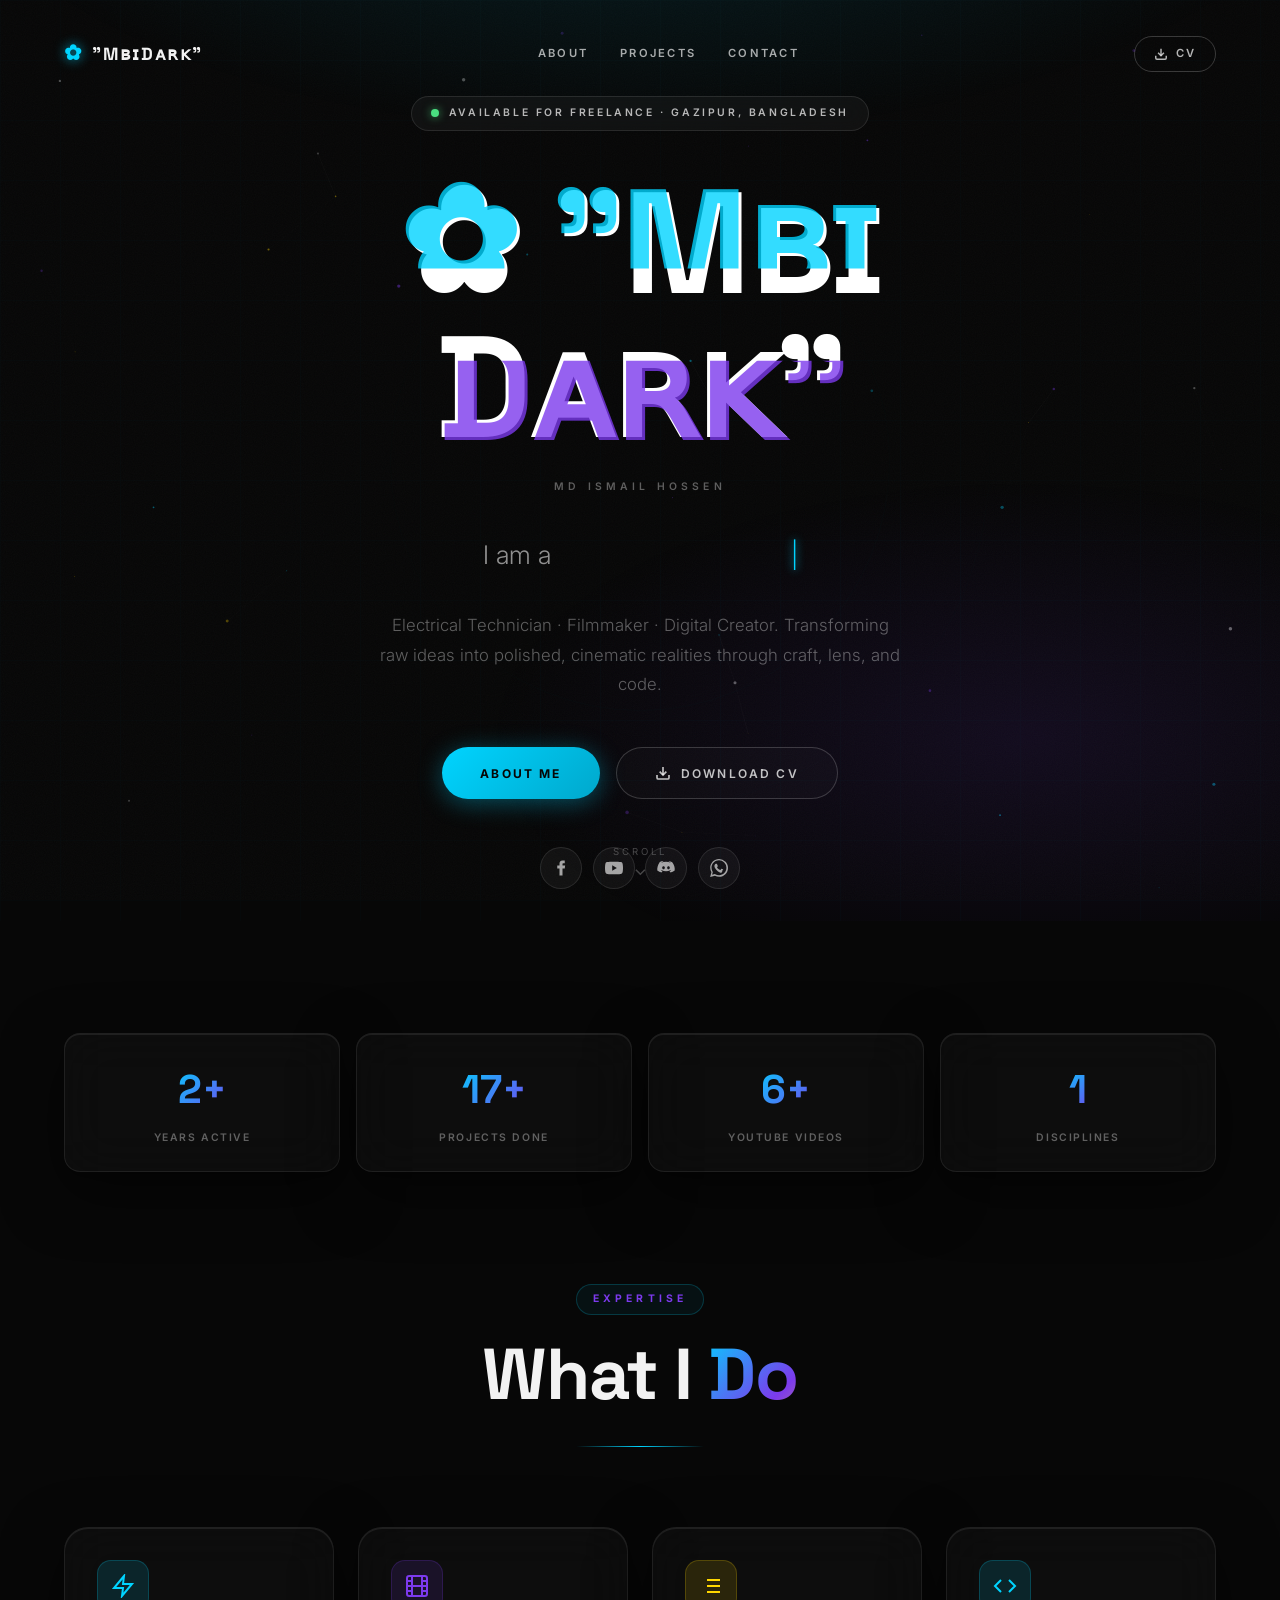
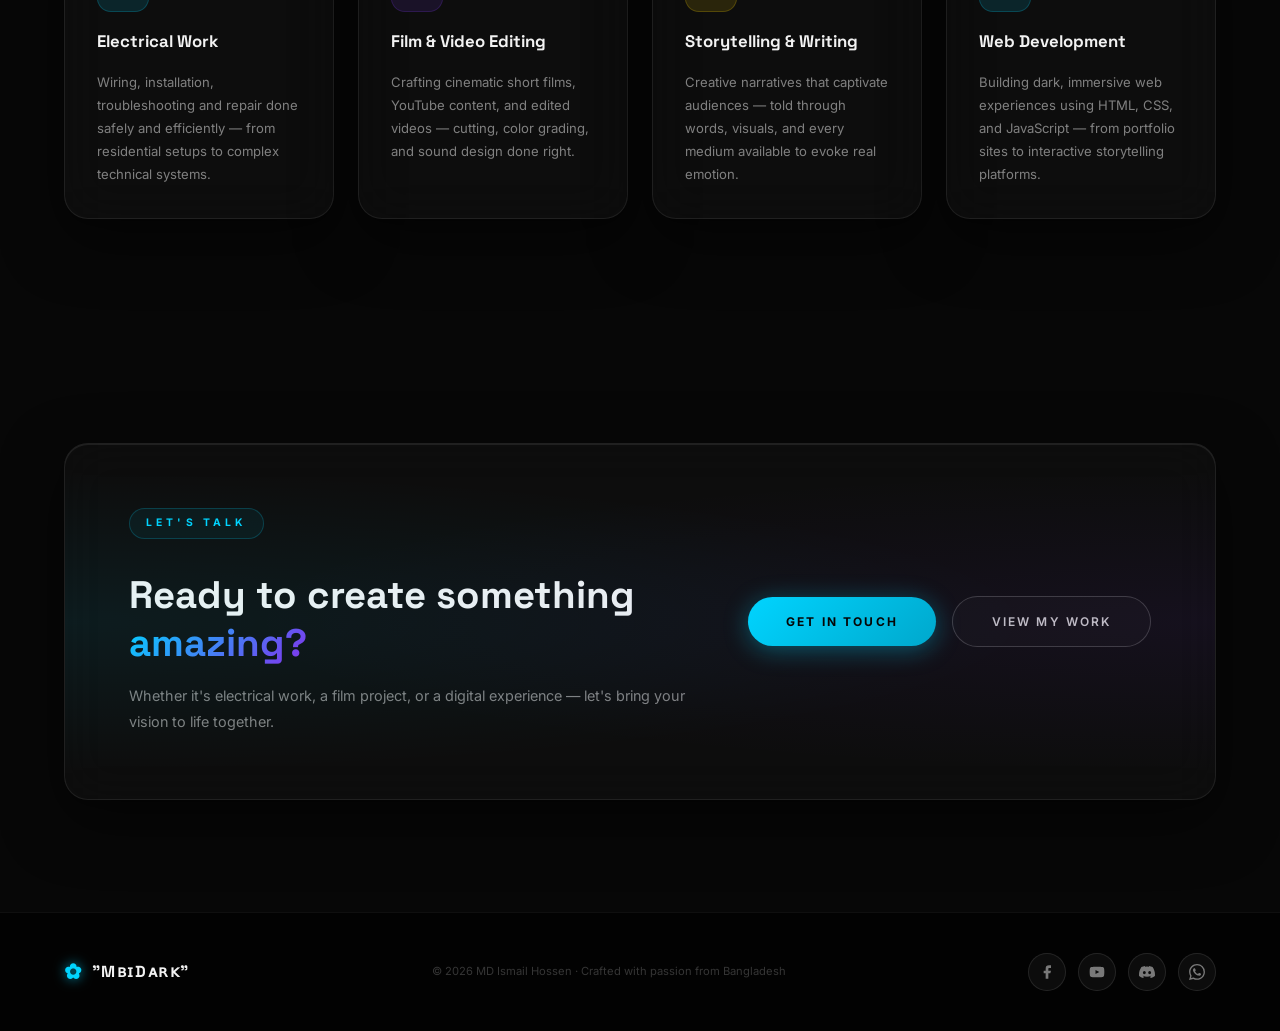
==== commit 027f3f5c: "nothing, just add" ====
--- a/index.html
+++ b/index.html
@@ -110,10 +110,22 @@
           </a>
         </div>
         <div class="hero-socials">
-          <a href="https://www.facebook.com/mbiboss.1" target="_blank" class="social-tag">Facebook</a>
-          <a href="https://www.youtube.com/@Bekar_Golpo" target="_blank" class="social-tag">YouTube</a>
-          <a href="https://discord.com/users/731544517542674443" target="_blank" class="social-tag">Discord</a>
-          <a href="https://wa.me/8801317460865" target="_blank" class="social-tag">WhatsApp</a>
+          <a href="https://www.facebook.com/mbiboss.1" target="_blank" rel="noopener noreferrer" class="social-tag social-facebook" aria-label="Facebook">
+            <svg viewBox="0 0 24 24" aria-hidden="true"><path d="M14 8.5V6.7c0-.8.5-1 1-1h2V2h-2.8C10.9 2 10 4.1 10 6.2v2.3H7v4h3V22h4V12.5h3l.5-4H14z"/></svg>
+            <span>Facebook</span>
+          </a>
+          <a href="https://www.youtube.com/@Bekar_Golpo" target="_blank" rel="noopener noreferrer" class="social-tag social-youtube" aria-label="YouTube">
+            <svg viewBox="0 0 24 24" aria-hidden="true"><path d="M23.5 6.2a3 3 0 0 0-2.1-2.1C19.5 3.6 12 3.6 12 3.6s-7.5 0-9.4.5A3 3 0 0 0 .5 6.2 31.2 31.2 0 0 0 0 12a31.2 31.2 0 0 0 .5 5.8 3 3 0 0 0 2.1 2.1c1.9.5 9.4.5 9.4.5s7.5 0 9.4-.5a3 3 0 0 0 2.1-2.1A31.2 31.2 0 0 0 24 12a31.2 31.2 0 0 0-.5-5.8zM9.6 15.6V8.4L15.8 12l-6.2 3.6z"/></svg>
+            <span>YouTube</span>
+          </a>
+          <a href="https://discord.com/users/731544517542674443" target="_blank" rel="noopener noreferrer" class="social-tag social-discord" aria-label="Discord">
+            <svg viewBox="0 0 24 24" aria-hidden="true"><path d="M20.3 4.3A19 19 0 0 0 15.6 3l-.2.4a17 17 0 0 1 3.2 1.5 17.5 17.5 0 0 0-13.2 0A17 17 0 0 1 8.6 3l-.2-.4a19 19 0 0 0-4.7 1.3C.9 8.1.1 11.8.4 15.4A18.7 18.7 0 0 0 6 18l1.4-1.9c-.8-.3-1.5-.7-2.1-1.1l.5-.4a13.4 13.4 0 0 0 12.4 0l.5.4c-.6.4-1.3.8-2.1 1.1l1.4 1.9a18.7 18.7 0 0 0 5.6-2.6c.4-4.2-.7-7.8-3.3-11.1zM8.7 13.6c-1 0-1.8-.9-1.8-2s.8-2 1.8-2 1.8.9 1.8 2-.8 2-1.8 2zm6.6 0c-1 0-1.8-.9-1.8-2s.8-2 1.8-2 1.8.9 1.8 2-.8 2-1.8 2z"/></svg>
+            <span>Discord</span>
+          </a>
+          <a href="https://wa.me/8801317460865" target="_blank" rel="noopener noreferrer" class="social-tag social-whatsapp" aria-label="WhatsApp">
+            <svg viewBox="0 0 24 24" aria-hidden="true"><path d="M20.5 3.5A11.8 11.8 0 0 0 12.1 0C5.6 0 .3 5.3.3 11.8c0 2.1.5 4.1 1.6 5.9L.2 24l6.4-1.7a12 12 0 0 0 5.5 1.4h.1c6.5 0 11.8-5.3 11.8-11.8 0-3.2-1.2-6.1-3.5-8.4zM12.2 21.6h-.1a10 10 0 0 1-5.1-1.4l-.4-.2-3.8 1 1-3.7-.3-.4a10 10 0 0 1-1.5-5.1c0-5.5 4.5-10 10-10a9.9 9.9 0 0 1 7 2.9 9.9 9.9 0 0 1 2.9 7c0 5.5-4.4 9.9-9.7 9.9zm5.5-7.5c-.3-.2-1.8-.9-2.1-1-.3-.1-.5-.2-.7.2-.2.3-.8 1-.9 1.2-.2.2-.3.2-.6.1-1.7-.8-2.8-1.5-3.9-3.4-.3-.5.3-.5.8-1.6.1-.2.1-.4 0-.6-.1-.2-.7-1.7-1-2.3-.3-.6-.5-.5-.7-.5h-.6c-.2 0-.6.1-.9.4-.3.3-1.2 1.1-1.2 2.8s1.2 3.2 1.4 3.5c.2.2 2.4 3.7 5.8 5.2 2.2.9 2.4 0 2.8-.9.4-.8.8-1 .9-1.4l.1-.3c-.1-.2-.3-.3-.6-.5z"/></svg>
+            <span>WhatsApp</span>
+          </a>
         </div>
       </div>
 
--- a/style.css
+++ b/style.css
@@ -160,6 +160,7 @@
 /* ===== PARTICLE CANVAS ===== */
 #particle-canvas {
   position: fixed; inset: 0;
+  width: 100%; height: 100%;
   pointer-events: none;
   z-index: 0;
   opacity: 0.55;
@@ -525,22 +526,44 @@
   transform: translateY(-3px);
   box-shadow: 0 8px 28px rgba(0,0,0,0.4);
 }
-.hero-socials { display: flex; gap: 1.75rem; flex-wrap: wrap; }
+.hero-socials { display: flex; gap: 0.65rem; flex-wrap: wrap; }
 .social-tag {
-  font-size: 0.65rem; font-weight: 700; letter-spacing: 0.25em;
-  color: rgba(255,255,255,0.25);
-  transition: color 0.3s;
+  width: 42px;
+  height: 42px;
+  border-radius: 50%;
+  display: inline-flex;
+  align-items: center;
+  justify-content: center;
+  gap: 0;
+  color: rgba(255,255,255,0.62);
+  background: rgba(255,255,255,0.045);
+  border: 1px solid rgba(255,255,255,0.1);
+  transition: color 0.3s, background 0.3s, border-color 0.3s, transform 0.3s;
   position: relative;
 }
-.social-tag::after {
-  content: '';
+.social-tag svg { width: 18px; height: 18px; fill: currentColor; }
+.social-tag span {
   position: absolute;
-  bottom: -2px; left: 0; width: 0; height: 1px;
-  background: var(--cyan);
-  transition: width 0.3s var(--transition);
-}
-.social-tag:hover { color: var(--cyan); }
-.social-tag:hover::after { width: 100%; }
+  left: 50%;
+  bottom: -2.15rem;
+  transform: translate(-50%, 4px);
+  padding: 0.3rem 0.55rem;
+  border-radius: 6px;
+  font-size: 0.58rem;
+  font-weight: 700;
+  color: #fff;
+  background: rgba(8,8,8,0.92);
+  border: 1px solid rgba(255,255,255,0.1);
+  opacity: 0;
+  pointer-events: none;
+  transition: 0.2s;
+}
+.social-tag:hover span { opacity: 1; transform: translate(-50%, 0); }
+.social-tag:hover { transform: translateY(-3px); color: #fff; }
+.social-facebook:hover { background: #1877f2; border-color: #1877f2; }
+.social-youtube:hover { background: #ff0033; border-color: #ff0033; }
+.social-discord:hover { background: #5865f2; border-color: #5865f2; }
+.social-whatsapp:hover { background: #25d366; border-color: #25d366; }
 
 /* Scroll down */
 .scroll-down {
@@ -859,19 +882,49 @@
   opacity: 0.7;
   z-index: 2;
 }
-.project-card[data-cat="youtube"]::before { background: linear-gradient(90deg, #ff4545, transparent 72%); }
-.project-card[data-cat="stories"]::before { background: linear-gradient(90deg, var(--violet), transparent 72%); }
+.project-card[data-cat="youtube"]::before,
+.project-card[data-cat="video"]::before { background: linear-gradient(90deg, #ff4545, transparent 72%); }
+.project-card[data-cat="stories"]::before,
+.project-card[data-cat="apps"]::before { background: linear-gradient(90deg, var(--violet), transparent 72%); }
 .project-card:hover,
 .project-card:focus-within {
   border-color: rgba(0,212,255,0.35);
   box-shadow: 0 24px 60px rgba(0,0,0,0.32), 0 0 32px rgba(0,212,255,0.08);
 }
 .project-card[data-cat="youtube"]:hover,
-.project-card[data-cat="youtube"]:focus-within { border-color: rgba(255,69,69,0.38); }
+.project-card[data-cat="youtube"]:focus-within,
+.project-card[data-cat="video"]:hover,
+.project-card[data-cat="video"]:focus-within { border-color: rgba(255,69,69,0.38); }
 .project-card[data-cat="stories"]:hover,
-.project-card[data-cat="stories"]:focus-within { border-color: rgba(124,58,237,0.42); }
+.project-card[data-cat="stories"]:focus-within,
+.project-card[data-cat="apps"]:hover,
+.project-card[data-cat="apps"]:focus-within { border-color: rgba(124,58,237,0.42); }
 .project-card.hiding { opacity: 0; transform: scale(0.88); }
 .project-card.showing { opacity: 1; transform: scale(1); }
+
+.project-card.github-project .pc-img-wrap {
+  height: 175px;
+  display: grid;
+  place-items: center;
+  background:
+    radial-gradient(circle at center, rgba(0,212,255,0.13), transparent 42%),
+    linear-gradient(145deg, rgba(255,255,255,0.055), rgba(0,212,255,0.025));
+}
+.project-card.github-project .pc-img-wrap img {
+  width: 112px;
+  height: 112px;
+  border-radius: 50%;
+  object-fit: cover;
+  border: 3px solid rgba(255,255,255,0.16);
+  box-shadow: 0 16px 38px rgba(0,0,0,0.42), 0 0 0 8px rgba(0,212,255,0.035);
+}
+.project-card.github-project:hover .pc-img-wrap img,
+.project-card.github-project:focus-within .pc-img-wrap img {
+  transform: scale(1.04);
+}
+.project-card.github-project .pc-img-overlay {
+  background: radial-gradient(circle, transparent 20%, rgba(6,6,6,0.48) 100%);
+}
 
 /* glow border */
 .pc-glow-border {
@@ -959,10 +1012,16 @@
   border: 1px solid rgba(255,69,69,0.5);
   color: #ff6b6b;
 }
-.pc-badge--stories {
+.pc-badge--stories,
+.pc-badge--apps {
   background: rgba(124,58,237,0.2);
   border: 1px solid rgba(124,58,237,0.5);
   color: #a78bfa;
+}
+.pc-badge--video {
+  background: rgba(255,69,69,0.2);
+  border: 1px solid rgba(255,69,69,0.5);
+  color: #ff6b6b;
 }
 
 /* quick-link hover button on image */
@@ -1101,6 +1160,53 @@
 .pc-cta:hover svg { transform: translateX(3px); }
 .project-card[data-cat="youtube"] .pc-cta { color: #ff6b6b; }
 .project-card[data-cat="stories"] .pc-cta { color: #a78bfa; }
+
+/* ===== GITHUB PROFILE ===== */
+.github-profile-card {
+  width: 100%;
+  border-radius: 10px;
+  padding: 0.85rem;
+  background: rgba(255,255,255,0.025);
+  border: 1px solid rgba(255,255,255,0.07);
+}
+.github-profile-heading { display: flex; align-items: center; gap: 0.65rem; }
+.github-mark {
+  width: 34px; height: 34px; border-radius: 50%;
+  display: grid; place-items: center;
+  color: #071014; background: var(--cyan);
+  font: 800 0.65rem/1 'Space Grotesk', sans-serif;
+}
+.github-profile-heading div { display: flex; flex-direction: column; line-height: 1.3; }
+.github-profile-heading strong { font-size: 0.78rem; }
+.github-profile-heading div span { color: rgba(255,255,255,0.42); font-size: 0.68rem; }
+.github-profile-card p { margin: 0.65rem 0; color: rgba(255,255,255,0.48); font-size: 0.72rem; }
+.github-avatar {
+  width: 42px;
+  height: 42px;
+  border-radius: 50%;
+  object-fit: cover;
+  border: 2px solid rgba(0,212,255,0.38);
+  box-shadow: 0 0 18px rgba(0,212,255,0.12);
+}
+.github-profile-heading a { color: rgba(255,255,255,0.42); font-size: 0.68rem; }
+.github-profile-meta { display:flex; justify-content:space-between; gap:0.5rem; color:rgba(255,255,255,0.38); font-size:0.62rem; }
+.github-profile-meta strong { color:var(--cyan); }
+.github-profile-stats {
+  display: grid;
+  grid-template-columns: repeat(3, 1fr);
+  gap: 0.35rem;
+  margin-top: 0.65rem;
+}
+.github-profile-stats span {
+  text-align: center;
+  padding: 0.45rem 0.2rem;
+  border-radius: 8px;
+  background: rgba(255,255,255,0.035);
+  border: 1px solid rgba(255,255,255,0.055);
+  color: rgba(255,255,255,0.42);
+  font-size: 0.58rem;
+}
+.github-profile-stats strong { display:block; color:#fff; font-size:0.72rem; }
 
 /* ===== PROFILE DETAILS GRID ===== */
 .profile-details-grid {
@@ -1289,7 +1395,6 @@
   border: 1px solid rgba(255,255,255,0.07);
 }
 .skill-list { display: flex; flex-direction: column; gap: 1.25rem; }
-.skill-item {}
 .skill-info {
   display: flex;
   justify-content: space-between;
@@ -1624,7 +1729,7 @@
   .projects-grid { grid-template-columns: 1fr; gap: 1rem; }
   .pc-body { padding: 0.9rem; }
   .pc-title { font-size: 0.82rem; }
-  .pc-desc { font-size: 0.7rem; display: -webkit-box; -webkit-line-clamp: 2; -webkit-box-orient: vertical; overflow: hidden; }
+  .pc-desc { font-size: 0.7rem; display: -webkit-box; -webkit-line-clamp: 2; line-clamp: 2; -webkit-box-orient: vertical; overflow: hidden; }
   .pc-tags { gap: 0.3rem; }
   .pc-tag { font-size: 0.55rem; padding: 0.2rem 0.45rem; }
   .pc-footer { padding: 0.7rem 0.9rem; }
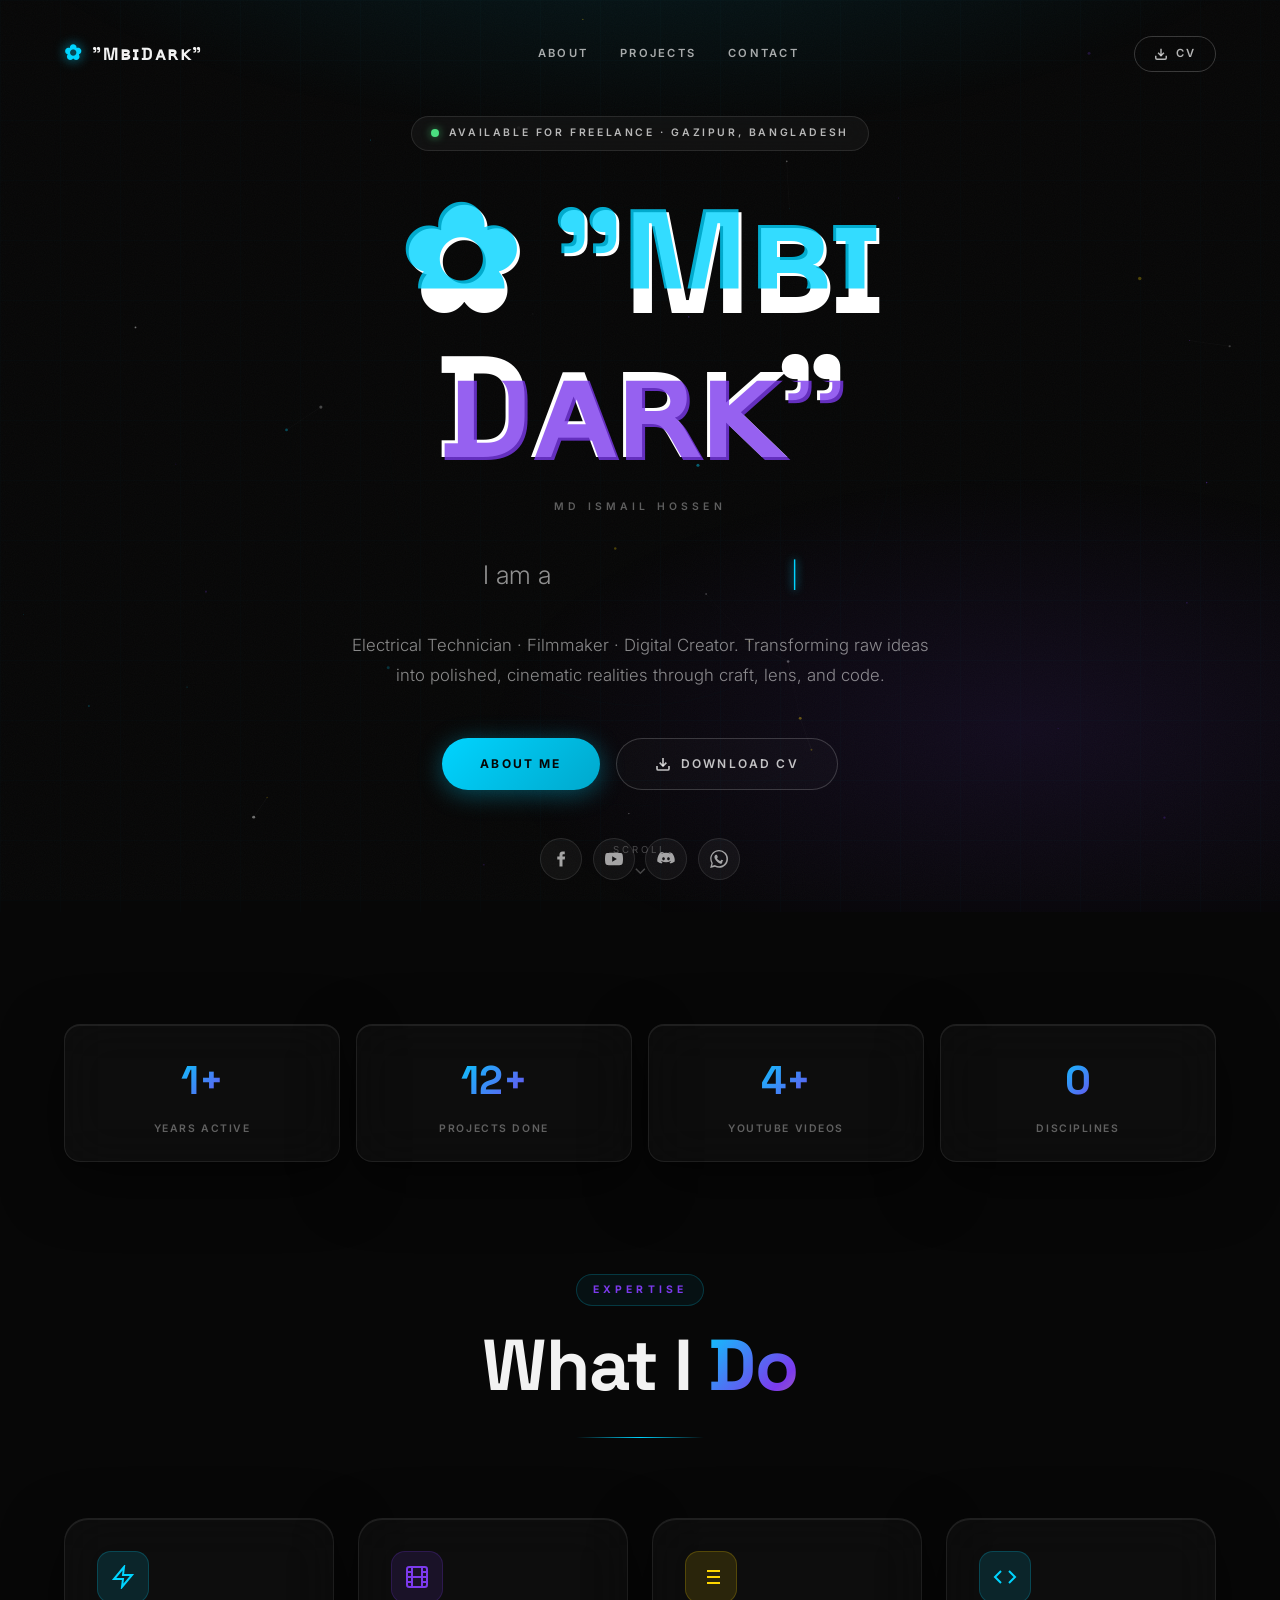
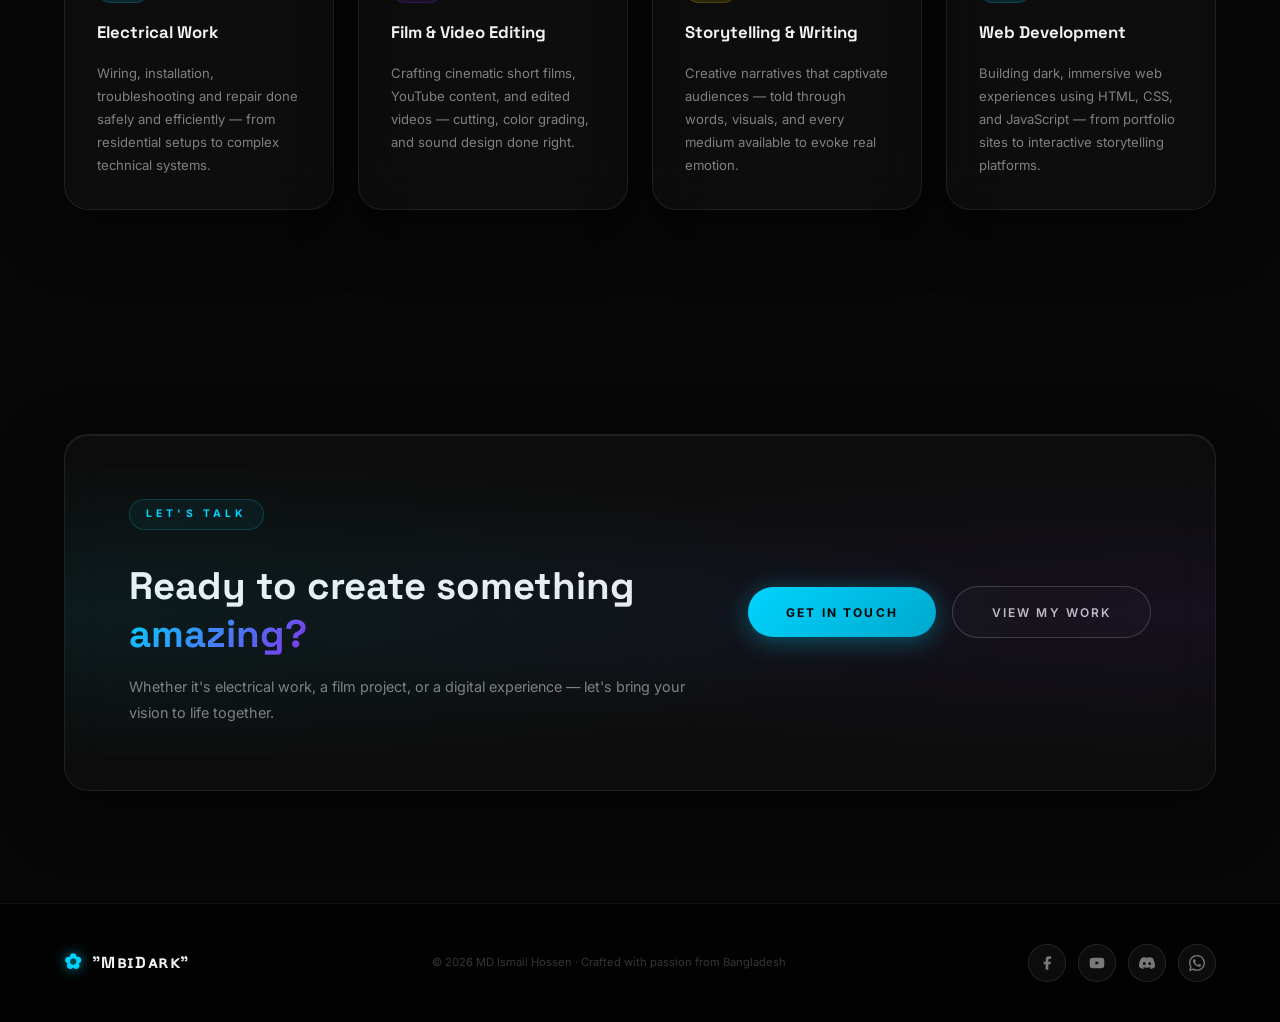
==== commit 7d2f3e74: "Redesign project heading and fix PWA assets Co-authored-by: Copilot <223556219+Copilot@users.noreply" ====
--- a/index.html
+++ b/index.html
@@ -66,7 +66,7 @@
         <a href="projects.html" class="nav-link">Projects</a>
         <a href="contact.html" class="nav-link">Contact</a>
       </nav>
-      <a href="MBI_BIO_ELC.pdf" class="nav-cv" download="MD-Ismail-Hossen-CV.pdf">
+      <a href="MBI%20Dark%20CV.pdf" class="nav-cv" download="MBI-Dark-CV.pdf">
         <svg width="14" height="14" viewBox="0 0 24 24" fill="none" stroke="currentColor" stroke-width="2.5"><path d="M21 15v4a2 2 0 0 1-2 2H5a2 2 0 0 1-2-2v-4"/><polyline points="7 10 12 15 17 10"/><line x1="12" y1="15" x2="12" y2="3"/></svg>
         CV
       </a>
@@ -104,7 +104,7 @@
         </p>
         <div class="hero-btns">
           <a href="about.html" class="btn-primary magnetic">About Me</a>
-          <a href="MBI_BIO_ELC.pdf" class="btn-outline magnetic" download="MD-Ismail-Hossen-CV.pdf">
+          <a href="MBI%20Dark%20CV.pdf" class="btn-outline magnetic" download="MBI-Dark-CV.pdf">
             <svg width="16" height="16" viewBox="0 0 24 24" fill="none" stroke="currentColor" stroke-width="2.5"><path d="M21 15v4a2 2 0 0 1-2 2H5a2 2 0 0 1-2-2v-4"/><polyline points="7 10 12 15 17 10"/><line x1="12" y1="15" x2="12" y2="3"/></svg>
             Download CV
           </a>
--- a/style.css
+++ b/style.css
@@ -67,21 +67,23 @@
 /* ===== CUSTOM CURSOR ===== */
 #cursor-ring {
   position: fixed;
-  width: 36px; height: 36px;
-  border: 1.5px solid var(--cyan);
-  border-radius: 50%;
+  width: 64px; height: 64px;
+  border: 0;
+  border-radius: 0;
   pointer-events: none;
   z-index: 10000;
   transition: transform 0.08s var(--transition), width 0.3s, height 0.3s, background 0.3s, border-color 0.3s;
   transform: translate(-50%, -50%);
-  mix-blend-mode: difference;
+  background-image: url('custom-cursor.png');
+  background-repeat: no-repeat;
+  background-size: 300% 100%;
+  image-rendering: auto;
   opacity: 0;
 }
 #cursor-dot {
   position: fixed;
-  width: 6px; height: 6px;
-  background: #fff;
-  border-radius: 50%;
+  width: 0; height: 0;
+  background: transparent;
   pointer-events: none;
   z-index: 10001;
   transform: translate(-50%, -50%);
@@ -91,9 +93,8 @@
 html.cursor-enabled #cursor-ring,
 html.cursor-enabled #cursor-dot { opacity: 1; }
 body.cursor-hover #cursor-ring {
-  width: 52px; height: 52px;
-  background: rgba(0,212,255,0.1);
-  border-color: var(--cyan);
+  width: 72px; height: 72px;
+  filter: drop-shadow(0 0 8px rgba(0,212,255,0.72));
 }
 body.cursor-hover #cursor-dot {
   opacity: 0;
@@ -543,22 +544,9 @@
 }
 .social-tag svg { width: 18px; height: 18px; fill: currentColor; }
 .social-tag span {
-  position: absolute;
-  left: 50%;
-  bottom: -2.15rem;
-  transform: translate(-50%, 4px);
-  padding: 0.3rem 0.55rem;
-  border-radius: 6px;
-  font-size: 0.58rem;
-  font-weight: 700;
-  color: #fff;
-  background: rgba(8,8,8,0.92);
-  border: 1px solid rgba(255,255,255,0.1);
-  opacity: 0;
-  pointer-events: none;
-  transition: 0.2s;
-}
-.social-tag:hover span { opacity: 1; transform: translate(-50%, 0); }
+  display: none;
+}
+.social-tag:hover span { display: none; }
 .social-tag:hover { transform: translateY(-3px); color: #fff; }
 .social-facebook:hover { background: #1877f2; border-color: #1877f2; }
 .social-youtube:hover { background: #ff0033; border-color: #ff0033; }
@@ -568,7 +556,7 @@
 /* Scroll down */
 .scroll-down {
   position: absolute;
-  bottom: 2.5rem; left: 50%;
+  bottom: 2rem; left: 50%; right: auto;
   transform: translateX(-50%);
   display: flex; flex-direction: column; align-items: center; gap: 0.4rem;
   color: rgba(255,255,255,0.25);
@@ -795,7 +783,11 @@
 .service-card p { font-size: 0.82rem; color: rgba(255,255,255,0.48); line-height: 1.75; }
 
 /* ===== PROJECTS ===== */
-.projects-section { background: rgba(0,0,0,0.3); }
+.projects-section {
+  background:
+    linear-gradient(180deg, rgba(0,212,255,0.025), transparent 16rem),
+    rgba(0,0,0,0.3);
+}
 .projects-toolbar {
   display: flex;
   align-items: flex-end;
@@ -815,24 +807,49 @@
 }
 .project-count {
   flex-shrink: 0;
-  color: rgba(255,255,255,0.42);
-  font: 600 0.7rem/1 'Space Grotesk', sans-serif;
-  letter-spacing: 0.14em;
+  min-width: 112px;
+  text-align: center;
+  color: var(--cyan);
+  padding: 0.75rem 1rem;
+  border-radius: 12px;
+  border: 1px solid rgba(0,212,255,0.18);
+  background: rgba(0,212,255,0.055);
+  font: 700 0.68rem/1 'Space Grotesk', sans-serif;
+  letter-spacing: 0.12em;
   text-transform: uppercase;
 }
 .projects-header {
   display: flex; justify-content: space-between; align-items: flex-end;
   margin-bottom: 3.5rem; gap: 2rem; flex-wrap: wrap;
 }
-.filter-btns { display: flex; gap: 0.5rem; flex-wrap: wrap; }
+.filter-btns {
+  display: inline-flex;
+  gap: 0.35rem;
+  flex-wrap: wrap;
+  padding: 0.35rem;
+  border: 1px solid rgba(255,255,255,0.07);
+  border-radius: 14px;
+  background: rgba(255,255,255,0.025);
+  margin-bottom: 2rem;
+}
 .filter-btn {
-  padding: 0.5rem 1.2rem;
-  border-radius: 100px;
+  min-width: 88px;
+  padding: 0.65rem 0.85rem;
+  border-radius: 10px;
   font-size: 0.72rem; font-weight: 600; letter-spacing: 0.1em;
+  display: inline-flex; align-items: center; justify-content: center; gap: 0.55rem;
   color: rgba(255,255,255,0.5);
-  background: rgba(255,255,255,0.05);
+  background: transparent;
   border: 1px solid transparent;
   transition: all 0.3s;
+}
+.filter-btn small {
+  min-width: 22px;
+  padding: 0.18rem 0.25rem;
+  border-radius: 6px;
+  color: rgba(255,255,255,0.38);
+  background: rgba(255,255,255,0.055);
+  font-size: 0.58rem;
 }
 .filter-btn:focus-visible,
 .pc-quick-link:focus-visible,
@@ -844,8 +861,9 @@
 .filter-btn.active {
   color: #060606;
   background: var(--cyan);
-  box-shadow: 0 0 16px rgba(0,212,255,0.4);
-}
+  box-shadow: 0 8px 22px rgba(0,212,255,0.18);
+}
+.filter-btn.active small { color: #071014; background: rgba(255,255,255,0.72); }
 /* ===== PROJECTS GRID ===== */
 .projects-grid {
   display: grid;
@@ -872,6 +890,12 @@
   background: linear-gradient(155deg, rgba(255,255,255,0.075), rgba(255,255,255,0.018) 46%, rgba(0,0,0,0.16));
   border: 1px solid rgba(255,255,255,0.1);
   box-shadow: 0 18px 45px rgba(0,0,0,0.18);
+}
+.project-card:not(.project-card--featured) .pc-img-wrap {
+  height: 210px;
+}
+.project-card:not(.project-card--featured) {
+  border-radius: 18px;
 }
 .project-card::before {
   content: '';
@@ -1692,6 +1716,11 @@
   .project-card--featured { grid-column: span 1; }
 }
 @media (max-width: 768px) {
+  .scroll-down {
+    left: 50%;
+    right: auto;
+    bottom: 1rem;
+  }
   .projects-header { flex-direction: column; align-items: flex-start; }
   .hero-typing { font-size: 1rem; flex-direction: column; height: auto; gap: 0.25rem; }
   #typed-text { min-width: unset; text-align: center; }
@@ -1794,3 +1823,1074 @@
   .home-cta-inner { padding: 2rem 1.5rem; flex-direction: column; }
   .home-cta-actions { width: 100%; }
 }
+
+/* ===== CIRCULAR PROJECT MENU ===== */
+.project-hero,
+.projects-section {
+  background: #000;
+}
+.project-hero {
+  min-height: 320px;
+  justify-content: center;
+  text-align: center;
+  padding-bottom: 3rem;
+}
+.project-hero .hero-radial-cyan,
+.project-hero .hero-radial-violet {
+  display: none;
+}
+.project-hero::after {
+  content: '';
+  position: absolute;
+  left: 50%;
+  bottom: 0;
+  width: min(720px, 82vw);
+  height: 1px;
+  transform: translateX(-50%);
+  background: rgba(0,212,255,0.12);
+  box-shadow: 0 0 50px rgba(0,212,255,0.12);
+}
+.project-hero .page-hero-content {
+  width: 100%;
+  max-width: 1200px;
+  margin: 0 auto;
+}
+.project-hero .section-tag {
+  color: var(--cyan);
+  border: 0;
+  border-radius: 0;
+  background: transparent;
+  margin-bottom: 1.15rem;
+  letter-spacing: 0.32em;
+}
+.project-hero .page-hero-title {
+  font-size: clamp(3rem, 8vw, 6rem);
+  line-height: 0.95;
+}
+.project-hero .page-hero-lede {
+  max-width: 620px;
+  margin: 1.35rem auto 0;
+  color: rgba(255,255,255,0.58);
+  font-size: clamp(0.95rem, 1.8vw, 1.08rem);
+  text-align: center;
+}
+.projects-section {
+  padding-top: 2.25rem;
+  padding-bottom: 5rem;
+}
+
+/* Refined My Projects heading */
+.project-hero {
+  min-height: 38vh;
+  padding-top: 8rem;
+  padding-bottom: 4rem;
+}
+.project-hero .page-hero-content {
+  max-width: 900px;
+  padding-top: 0;
+}
+.project-hero .section-tag {
+  display: inline-block;
+  margin-inline: auto;
+  color: var(--cyan);
+  text-shadow: 0 0 18px rgba(0,212,255,0.25);
+}
+.project-hero .page-hero-title {
+  position: relative;
+  width: fit-content;
+  margin-inline: auto;
+  font-family: 'Space Grotesk', sans-serif;
+  font-weight: 700;
+  letter-spacing: -0.055em;
+  text-wrap: balance;
+}
+.project-hero .page-hero-title::after {
+  content: none;
+}
+.project-hero .page-hero-lede {
+  letter-spacing: 0.01em;
+}
+
+/* Refined Home and About layouts */
+.hero-content {
+  padding-top: 7.25rem;
+}
+.hero-name {
+  text-wrap: balance;
+}
+.hero-desc {
+  max-width: 590px;
+  color: rgba(255,255,255,0.52);
+}
+.profile-card {
+  background: rgba(255,255,255,0.025);
+  border-color: rgba(0,212,255,0.12);
+  box-shadow: 0 20px 70px rgba(0,0,0,0.28);
+}
+.journey-card {
+  background: linear-gradient(145deg, rgba(0,212,255,0.035), rgba(255,255,255,0.025));
+  border-color: rgba(255,255,255,0.09);
+}
+.journey-title {
+  max-width: 680px;
+  font-family: 'Space Grotesk', sans-serif;
+  letter-spacing: -0.02em;
+}
+.profile-details-grid {
+  width: 100%;
+  display: grid;
+  gap: 0;
+  margin: 0.5rem 0 1rem;
+  border-top: 1px solid rgba(255,255,255,0.07);
+}
+.pd-row {
+  display: grid;
+  grid-template-columns: minmax(100px, 0.8fr) minmax(0, 1.2fr);
+  gap: 0.75rem;
+  padding: 0.6rem 0;
+  border-bottom: 1px solid rgba(255,255,255,0.07);
+  font-size: 0.75rem;
+}
+.pd-label {
+  color: rgba(255,255,255,0.38);
+}
+.pd-value {
+  color: rgba(255,255,255,0.82);
+  text-align: right;
+}
+
+@media (max-width: 768px) {
+  .project-hero {
+    min-height: 330px;
+    padding-bottom: 2.75rem;
+  }
+  .project-hero .page-hero-content {
+    padding-top: 2rem;
+  }
+  .project-hero .page-hero-title {
+    font-size: clamp(2.7rem, 14vw, 4.25rem);
+  }
+  .hero-content {
+    padding-top: 5.5rem;
+  }
+  .pd-row {
+    grid-template-columns: minmax(92px, 0.8fr) minmax(0, 1.2fr);
+  }
+}
+.projects-section .container {
+  max-width: 1200px;
+}
+.projects-section .container > * + * {
+  margin-top: 0;
+}
+.projects-section .filter-btns {
+  width: 100%;
+  display: flex;
+  align-items: center;
+  justify-content: center;
+  gap: 0.55rem;
+  flex-wrap: wrap;
+  margin: 0 0 3rem;
+  padding: 0;
+  border: 0;
+  border-radius: 0;
+  background: transparent;
+}
+.projects-section .filter-btn {
+  min-width: 0;
+  height: 40px;
+  padding: 0 1rem;
+  border: 1px solid rgba(0,212,255,0.22);
+  border-radius: 999px;
+  color: rgba(255,255,255,0.62);
+  background: #000;
+  font-size: 0.68rem;
+  font-weight: 700;
+  letter-spacing: 0.08em;
+  box-shadow: none;
+  transition: color 0.25s ease, border-color 0.25s ease, background 0.25s ease;
+}
+.projects-section .filter-btn:hover {
+  color: var(--cyan);
+  border-color: rgba(0,212,255,0.65);
+  background: #000;
+}
+.projects-section .filter-btn.active {
+  color: #06140b;
+  border-color: var(--cyan);
+  background: var(--cyan);
+  box-shadow: 0 0 20px rgba(0,212,255,0.16);
+}
+.projects-grid {
+  display: grid;
+  grid-template-columns: repeat(5, minmax(0, 1fr));
+  gap: clamp(1rem, 2vw, 2rem);
+  align-items: start;
+  justify-items: center;
+}
+.project-circle {
+  width: 100%;
+  max-width: 210px;
+  aspect-ratio: 1;
+  min-width: 0;
+  border-radius: 50%;
+  border: 1px solid rgba(0,212,255,0.72);
+  background: #000;
+  box-shadow: 0 0 14px rgba(0,212,255,0.08), inset 0 0 18px rgba(0,212,255,0.025);
+  display: flex;
+  flex-direction: column;
+  align-items: center;
+  justify-content: center;
+  gap: 0.42rem;
+  padding: 12%;
+  text-align: center;
+  color: #fff;
+  overflow: hidden;
+  opacity: 1;
+  transform: scale(1);
+  transition: transform 0.38s cubic-bezier(0.16,1,0.3,1), border-color 0.38s ease, box-shadow 0.38s ease, background 0.38s ease;
+}
+.project-circle:hover,
+.project-circle:focus-visible {
+  border-color: var(--cyan);
+  background: #020604;
+  box-shadow: 0 0 28px rgba(0,212,255,0.28), 0 0 54px rgba(0,212,255,0.09);
+  transform: scale(1.055);
+  outline: none;
+}
+.project-circle-icon {
+  width: clamp(30px, 3vw, 42px);
+  height: clamp(30px, 3vw, 42px);
+  display: grid;
+  place-items: center;
+  color: var(--cyan);
+  flex-shrink: 0;
+  filter: drop-shadow(0 0 7px rgba(0,212,255,0.28));
+  transition: transform 0.38s cubic-bezier(0.16,1,0.3,1);
+}
+.project-circle-icon svg {
+  width: 100%;
+  height: 100%;
+}
+.project-circle:hover .project-circle-icon,
+.project-circle:focus-visible .project-circle-icon {
+  transform: translateY(-2px) rotate(-2deg);
+}
+.project-circle-status {
+  height: 18px;
+  display: inline-flex;
+  align-items: center;
+  justify-content: center;
+  border: 1px solid rgba(0,212,255,0.28);
+  border-radius: 999px;
+  padding: 0 0.42rem;
+  color: rgba(255,255,255,0.58);
+  font-size: 0.48rem;
+  line-height: 1;
+  font-weight: 800;
+  letter-spacing: 0.12em;
+  flex-shrink: 0;
+}
+.project-circle-status--live {
+  color: var(--cyan);
+  border-color: rgba(0,212,255,0.48);
+}
+.project-circle-name {
+  width: 100%;
+  font-family: 'Space Grotesk', sans-serif;
+  font-size: clamp(0.78rem, 1.2vw, 1rem);
+  line-height: 1.12;
+  font-weight: 700;
+  white-space: nowrap;
+  overflow: hidden;
+  text-overflow: ellipsis;
+}
+.project-circle-desc {
+  width: 100%;
+  min-height: 2.8em;
+  max-height: 2.8em;
+  color: rgba(255,255,255,0.48);
+  font-size: clamp(0.58rem, 0.85vw, 0.68rem);
+  line-height: 1.38;
+  overflow: hidden;
+  display: -webkit-box;
+  -webkit-box-orient: vertical;
+  -webkit-line-clamp: 2;
+}
+.projects-coming-soon {
+  width: 100%;
+  display: grid;
+  grid-template-columns: minmax(40px,1fr) auto minmax(40px,1fr);
+  align-items: center;
+  gap: 1rem;
+  margin-top: 4rem;
+}
+.projects-coming-soon span {
+  height: 1px;
+  background: rgba(0,212,255,0.16);
+}
+.projects-coming-soon p {
+  color: rgba(255,255,255,0.38);
+  font-family: 'Space Grotesk', sans-serif;
+  font-size: clamp(0.58rem, 1vw, 0.68rem);
+  font-weight: 700;
+  letter-spacing: 0.16em;
+  text-align: center;
+}
+.projects-empty {
+  grid-column: 1 / -1;
+  width: 100%;
+  text-align: center;
+  color: rgba(255,255,255,0.48);
+}
+
+@media (max-width: 1024px) {
+  .projects-grid {
+    grid-template-columns: repeat(3, minmax(0, 1fr));
+    gap: clamp(1rem, 4vw, 2rem);
+  }
+  .project-circle {
+    max-width: 220px;
+  }
+  .project-circle-name {
+    font-size: clamp(0.85rem, 1.7vw, 1rem);
+  }
+  .project-circle-desc {
+    font-size: clamp(0.62rem, 1.2vw, 0.72rem);
+  }
+}
+@media (max-width: 768px) {
+  .project-hero {
+    min-height: 280px;
+    padding-top: 7rem;
+  }
+  .projects-section {
+    padding-top: 1.5rem;
+  }
+  .projects-section .filter-btns {
+    justify-content: flex-start;
+    flex-wrap: nowrap;
+    overflow-x: auto;
+    scrollbar-width: none;
+    margin-bottom: 2.25rem;
+  }
+  .projects-section .filter-btns::-webkit-scrollbar {
+    display: none;
+  }
+  .projects-section .filter-btn {
+    flex-shrink: 0;
+  }
+}
+@media (max-width: 480px) {
+  .projects-section .container {
+    padding-left: 1rem;
+    padding-right: 1rem;
+  }
+  .projects-grid {
+    grid-template-columns: repeat(2, minmax(0, 1fr));
+    gap: 0.75rem;
+  }
+  .project-circle {
+    max-width: none;
+    padding: 10%;
+    gap: 0.28rem;
+  }
+  .project-circle-icon {
+    width: 28px;
+    height: 28px;
+  }
+  .project-circle-status {
+    height: 16px;
+    font-size: 0.42rem;
+  }
+  .project-circle-name {
+    font-size: clamp(0.68rem, 3vw, 0.82rem);
+  }
+  .project-circle-desc {
+    font-size: clamp(0.52rem, 2vw, 0.62rem);
+    min-height: 2.6em;
+    max-height: 2.6em;
+  }
+  .projects-coming-soon {
+    grid-template-columns: 1fr auto 1fr;
+    gap: 0.65rem;
+  }
+}
+
+/* ===== PROJECT DIRECTORY (Projects page only) ===== */
+.project-hero {
+  min-height: 360px;
+  justify-content: flex-start;
+  text-align: left;
+}
+.project-hero .page-hero-content {
+  width: 100%;
+  max-width: 1200px;
+  margin: 0 auto;
+}
+.project-hero .page-hero-lede {
+  margin-left: 0;
+  max-width: 620px;
+}
+.projects-section {
+  padding-top: 3rem;
+  background: transparent;
+}
+.projects-section .container > * + * {
+  margin-top: 0;
+}
+.projects-toolbar {
+  margin-bottom: 1.75rem;
+  padding-bottom: 1.5rem;
+  border-bottom-color: rgba(255,255,255,0.12);
+}
+.projects-intro {
+  max-width: 680px;
+  font-size: clamp(1rem, 1.7vw, 1.25rem);
+  line-height: 1.55;
+}
+.project-count {
+  min-width: 0;
+  border: 0;
+  background: transparent;
+  padding: 0;
+  text-align: right;
+}
+.projects-directory-controls {
+  display: flex;
+  align-items: center;
+  justify-content: space-between;
+  gap: 1rem;
+  margin-bottom: 0;
+  padding-bottom: 1.75rem;
+  border-bottom: 1px solid rgba(255,255,255,0.12);
+}
+.filter-btns {
+  margin-bottom: 0;
+  padding: 0;
+  border: 0;
+  border-radius: 0;
+  background: transparent;
+}
+.filter-btn {
+  min-width: 0;
+  border-radius: 4px;
+  padding: 0.65rem 0.75rem;
+}
+.filter-btn small {
+  border-radius: 3px;
+}
+.project-search {
+  width: 220px;
+  height: 42px;
+  display: flex;
+  align-items: center;
+  gap: 0.55rem;
+  border-bottom: 1px solid rgba(255,255,255,0.18);
+  color: rgba(255,255,255,0.45);
+}
+.project-search:focus-within {
+  border-bottom-color: var(--cyan);
+  color: var(--cyan);
+}
+.project-search svg {
+  width: 16px;
+  flex-shrink: 0;
+}
+.project-search input {
+  width: 100%;
+  border: 0;
+  outline: 0;
+  background: transparent;
+  color: #fff;
+  font: 500 0.78rem 'Inter', sans-serif;
+}
+.project-search input::placeholder {
+  color: rgba(255,255,255,0.38);
+}
+.sr-only {
+  position: absolute;
+  width: 1px;
+  height: 1px;
+  padding: 0;
+  margin: -1px;
+  overflow: hidden;
+  clip: rect(0, 0, 0, 0);
+  white-space: nowrap;
+  border: 0;
+}
+.projects-grid {
+  grid-template-columns: 1fr;
+  gap: 0;
+}
+.project-directory-item {
+  min-height: 390px;
+  display: grid;
+  grid-template-columns: minmax(0, 58%) minmax(300px, 42%);
+  border: 0;
+  border-bottom: 1px solid rgba(255,255,255,0.12);
+  border-radius: 0;
+  overflow: visible;
+  background: transparent;
+  box-shadow: none;
+}
+.project-directory-item::before,
+.project-directory-item .pc-glow-border {
+  display: none;
+}
+.project-directory-item:nth-child(even) {
+  grid-template-columns: minmax(300px, 42%) minmax(0, 58%);
+}
+.project-directory-item:nth-child(even) .pc-img-wrap {
+  order: 2;
+}
+.project-directory-item:hover,
+.project-directory-item:focus-within {
+  border-color: rgba(255,255,255,0.12);
+  box-shadow: none;
+}
+.project-directory-item .pc-img-wrap,
+.project-directory-item:not(.project-card--featured) .pc-img-wrap {
+  height: auto;
+  min-height: 390px;
+  margin: 2.5rem 0;
+  overflow: hidden;
+  background: #0b0b0b;
+}
+.project-directory-item .pc-img-wrap img {
+  object-fit: cover;
+  filter: saturate(0.82) contrast(1.04);
+}
+.project-directory-item:hover .pc-img-wrap img,
+.project-directory-item:focus-within .pc-img-wrap img {
+  transform: scale(1.025);
+  filter: saturate(1) contrast(1.04);
+}
+.project-directory-item .pc-img-overlay {
+  background: linear-gradient(120deg, transparent 55%, rgba(0,0,0,0.25));
+}
+.project-directory-item .pc-num {
+  top: 1rem;
+  left: 1rem;
+  background: rgba(0,0,0,0.72);
+}
+.project-directory-item.github-project .pc-img-wrap {
+  height: auto;
+  min-height: 390px;
+  display: grid;
+  place-items: center;
+}
+.project-directory-item.github-project .pc-img-wrap img {
+  width: 100%;
+  height: 100%;
+  border-radius: 0;
+  border: 0;
+  box-shadow: none;
+  object-fit: cover;
+}
+.project-directory-item .pc-body {
+  min-width: 0;
+  justify-content: center;
+  gap: 1rem;
+  padding: 3rem;
+}
+.project-directory-item:nth-child(even) .pc-body {
+  padding-left: 0;
+  padding-right: 3rem;
+}
+.project-directory-item:nth-child(odd) .pc-body {
+  padding-right: 0;
+}
+.pc-kicker {
+  display: flex;
+  align-items: center;
+  gap: 0.65rem;
+  color: var(--cyan);
+  font-size: 0.68rem;
+  font-weight: 700;
+  letter-spacing: 0.16em;
+  text-transform: uppercase;
+}
+.pc-status {
+  color: rgba(255,255,255,0.7);
+  font-size: 0.58rem;
+  border-left: 1px solid rgba(255,255,255,0.18);
+  padding-left: 0.65rem;
+}
+.project-directory-item .pc-title {
+  font-size: clamp(1.65rem, 3vw, 2.8rem);
+  line-height: 1.05;
+}
+.project-directory-item .pc-desc {
+  max-width: 48ch;
+  color: rgba(255,255,255,0.55);
+  font-size: 0.88rem;
+  line-height: 1.75;
+}
+.project-directory-item .pc-tags {
+  padding-bottom: 0;
+}
+.project-directory-item .pc-tag {
+  border: 0;
+  border-radius: 0;
+  padding: 0;
+  background: transparent;
+  color: rgba(255,255,255,0.42);
+  font-size: 0.66rem;
+}
+.project-directory-item .pc-tag + .pc-tag::before {
+  content: '/';
+  margin-right: 0.55rem;
+  color: rgba(255,255,255,0.18);
+}
+.project-directory-item .pc-footer {
+  margin-top: 0.75rem;
+  padding: 0;
+  border: 0;
+}
+.project-directory-item .pc-cta {
+  color: #fff;
+  border-bottom: 1px solid var(--cyan);
+  border-radius: 0;
+  padding: 0 0 0.35rem;
+}
+.project-directory-item .pc-cta:hover {
+  color: var(--cyan);
+  background: transparent;
+}
+
+@media (max-width: 1024px) {
+  .project-directory-item,
+  .project-directory-item:nth-child(even) {
+    grid-template-columns: minmax(0, 52%) minmax(300px, 48%);
+  }
+  .project-directory-item .pc-body,
+  .project-directory-item:nth-child(even) .pc-body,
+  .project-directory-item:nth-child(odd) .pc-body {
+    padding: 2rem;
+  }
+  .project-directory-item:nth-child(even) .pc-body {
+    padding-left: 2rem;
+  }
+}
+@media (max-width: 768px) {
+  .project-hero {
+    min-height: 300px;
+    padding-top: 7rem;
+  }
+  .projects-directory-controls {
+    align-items: flex-end;
+  }
+  .project-search {
+    width: 180px;
+  }
+  .project-directory-item,
+  .project-directory-item:nth-child(even) {
+    grid-template-columns: 1fr;
+    min-height: 0;
+    padding-bottom: 2rem;
+  }
+  .project-directory-item:nth-child(even) .pc-img-wrap {
+    order: 0;
+  }
+  .project-directory-item .pc-img-wrap,
+  .project-directory-item:not(.project-card--featured) .pc-img-wrap,
+  .project-directory-item.github-project .pc-img-wrap {
+    min-height: 260px;
+    height: 260px;
+    margin: 2rem 0 0;
+  }
+  .project-directory-item.github-project .pc-img-wrap img {
+    height: 100%;
+  }
+  .project-directory-item .pc-body,
+  .project-directory-item:nth-child(even) .pc-body,
+  .project-directory-item:nth-child(odd) .pc-body {
+    padding: 1.5rem 0 0;
+  }
+}
+@media (max-width: 480px) {
+  .project-hero {
+    min-height: 280px;
+  }
+  .project-hero .page-hero-title {
+    font-size: 2.55rem;
+  }
+  .projects-toolbar {
+    align-items: flex-start;
+  }
+  .project-count {
+    align-self: flex-start;
+    text-align: left;
+  }
+  .projects-directory-controls {
+    flex-direction: column;
+    align-items: stretch;
+  }
+  .filter-btns {
+    width: 100%;
+    overflow-x: auto;
+    flex-wrap: nowrap;
+    scrollbar-width: none;
+  }
+  .filter-btn {
+    flex-shrink: 0;
+    padding: 0.55rem 0.65rem;
+    font-size: 0.64rem;
+  }
+  .project-search {
+    width: 100%;
+  }
+  .project-directory-item .pc-img-wrap,
+  .project-directory-item:not(.project-card--featured) .pc-img-wrap,
+  .project-directory-item.github-project .pc-img-wrap {
+    min-height: 220px;
+    height: 220px;
+  }
+  .project-directory-item .pc-title {
+    font-size: 1.55rem;
+  }
+  .project-directory-item .pc-desc {
+    display: block;
+    -webkit-line-clamp: unset;
+    font-size: 0.82rem;
+  }
+  .project-directory-item .pc-footer {
+    align-items: flex-end;
+  }
+}
+
+/* ===== FINAL PROJECT MENU OVERRIDE ===== */
+.project-hero,
+.projects-section {
+  background: #000;
+}
+.project-hero {
+  min-height: 320px;
+  justify-content: center;
+  text-align: center;
+}
+.project-hero .page-hero-lede {
+  margin-left: auto;
+  text-align: center;
+}
+.project-hero .section-tag {
+  color: var(--cyan);
+}
+.project-hero::after {
+  width: min(720px, 82vw);
+  background: rgba(0,212,255,0.14);
+  box-shadow: 0 0 50px rgba(0,212,255,0.12);
+}
+.projects-section {
+  padding-top: 2.25rem;
+  padding-bottom: 5rem;
+}
+.projects-section .filter-btns,
+.projects-directory-controls {
+  width: 100%;
+  display: flex;
+  align-items: center;
+  justify-content: center;
+  gap: 0.55rem;
+  flex-wrap: wrap;
+  margin: 0 0 3rem;
+  padding: 0;
+  border: 0;
+  border-radius: 0;
+  background: transparent;
+}
+.projects-section .filter-btn {
+  min-width: 0;
+  height: 40px;
+  padding: 0 1rem;
+  border: 1px solid rgba(0,212,255,0.24);
+  border-radius: 999px;
+  color: rgba(255,255,255,0.62);
+  background: #000;
+  box-shadow: none;
+}
+.projects-section .filter-btn:hover {
+  color: var(--cyan);
+  border-color: rgba(0,212,255,0.65);
+  background: #000;
+}
+.projects-section .filter-btn.active {
+  color: #001014;
+  border-color: var(--cyan);
+  background: var(--cyan);
+  box-shadow: 0 0 20px rgba(0,212,255,0.16);
+}
+.projects-grid {
+  grid-template-columns: repeat(5, minmax(0, 1fr));
+  gap: clamp(0.75rem, 2vw, 1.75rem);
+  align-items: start;
+  justify-items: center;
+}
+.project-circle {
+  width: 100%;
+  max-width: 210px;
+  aspect-ratio: 1;
+  border-radius: 50%;
+  border: 1px solid rgba(0,212,255,0.72);
+  background: #000;
+  box-shadow: 0 0 14px rgba(0,212,255,0.08), inset 0 0 18px rgba(0,212,255,0.025);
+  display: flex;
+  flex-direction: column;
+  align-items: center;
+  justify-content: center;
+  gap: 0.38rem;
+  padding: 8%;
+  text-align: center;
+  color: #fff;
+  overflow: hidden;
+  opacity: 1;
+  transform: scale(1);
+  transition: transform 0.38s cubic-bezier(0.16,1,0.3,1), border-color 0.38s ease, box-shadow 0.38s ease;
+}
+.project-circle:hover,
+.project-circle:focus-visible {
+  border-color: var(--cyan);
+  background: #020608;
+  box-shadow: 0 0 28px rgba(0,212,255,0.28), 0 0 54px rgba(0,212,255,0.09);
+  transform: scale(1.055);
+  outline: none;
+}
+.project-circle-thumb {
+  position: relative;
+  width: clamp(38px, 4.5vw, 58px);
+  height: clamp(38px, 4.5vw, 58px);
+  border: 1px solid rgba(0,212,255,0.34);
+  border-radius: 50%;
+  background: #070707;
+  overflow: visible;
+  flex-shrink: 0;
+}
+.project-circle-thumb img {
+  width: 100%;
+  height: 100%;
+  border-radius: 50%;
+  object-fit: cover;
+  opacity: 0.82;
+}
+.project-circle-icon {
+  position: absolute;
+  right: -7px;
+  bottom: -5px;
+  width: 26px;
+  height: 26px;
+  display: grid;
+  place-items: center;
+  border-radius: 50%;
+  border: 1px solid rgba(0,212,255,0.4);
+  background: #000;
+  color: var(--cyan);
+  filter: drop-shadow(0 0 6px rgba(0,212,255,0.24));
+  transition: transform 0.38s cubic-bezier(0.16,1,0.3,1);
+}
+.project-circle-icon svg {
+  width: 14px;
+  height: 14px;
+}
+.project-circle:hover .project-circle-icon,
+.project-circle:focus-visible .project-circle-icon {
+  transform: translateY(-2px) rotate(-2deg);
+}
+.project-circle-status {
+  height: 17px;
+  border: 1px solid rgba(0,212,255,0.28);
+  border-radius: 999px;
+  padding: 0 0.38rem;
+  color: rgba(255,255,255,0.58);
+  font-size: 0.44rem;
+}
+.project-circle-status--live {
+  color: var(--cyan);
+  border-color: rgba(0,212,255,0.48);
+}
+.project-circle-name {
+  width: 100%;
+  font-size: clamp(0.68rem, 1vw, 0.92rem);
+}
+.project-circle-desc {
+  width: 100%;
+  max-height: 2.5em;
+  min-height: 2.5em;
+  color: rgba(255,255,255,0.48);
+  font-size: clamp(0.52rem, 0.75vw, 0.62rem);
+  line-height: 1.25;
+  overflow: hidden;
+  display: -webkit-box;
+  -webkit-box-orient: vertical;
+  -webkit-line-clamp: 2;
+}
+.projects-coming-soon span {
+  background: rgba(0,212,255,0.16);
+}
+
+@media (max-width: 1024px) {
+  .projects-grid {
+    grid-template-columns: repeat(5, minmax(0, 1fr));
+    gap: 0.75rem;
+  }
+}
+@media (max-width: 768px) {
+  .project-hero {
+    min-height: 280px;
+  }
+  .projects-section .filter-btns,
+  .projects-directory-controls {
+    justify-content: flex-start;
+    flex-wrap: nowrap;
+    overflow-x: auto;
+    scrollbar-width: none;
+  }
+  .projects-section .filter-btn {
+    flex-shrink: 0;
+  }
+  .projects-grid {
+    grid-template-columns: repeat(5, minmax(0, 1fr));
+    gap: 0.5rem;
+  }
+  .project-circle {
+    padding: 7%;
+    gap: 0.24rem;
+  }
+  .project-circle-thumb {
+    width: 42px;
+    height: 42px;
+  }
+  .project-circle-icon {
+    width: 22px;
+    height: 22px;
+  }
+}
+@media (max-width: 480px) {
+  .projects-section .container {
+    padding-left: 0.75rem;
+    padding-right: 0.75rem;
+  }
+  .projects-grid {
+    grid-template-columns: repeat(3, minmax(0, 1fr));
+    gap: 0.55rem;
+  }
+  .project-circle {
+    max-width: none;
+    padding: 6%;
+    gap: 0.18rem;
+  }
+  .project-circle-thumb {
+    width: 34px;
+    height: 34px;
+  }
+  .project-circle-icon {
+    right: -4px;
+    bottom: -4px;
+    width: 18px;
+    height: 18px;
+  }
+  .project-circle-icon svg {
+    width: 11px;
+    height: 11px;
+  }
+  .project-circle-status {
+    height: 14px;
+    font-size: 0.38rem;
+  }
+  .project-circle-name {
+    font-size: clamp(0.58rem, 2.6vw, 0.72rem);
+  }
+  .project-circle-desc {
+    font-size: clamp(0.46rem, 1.9vw, 0.54rem);
+  }
+}
+
+/* Full-thumbnail circle content */
+.project-circle {
+  position: relative;
+  isolation: isolate;
+  border-color: var(--platform-color, var(--cyan));
+  box-shadow: 0 0 14px color-mix(in srgb, var(--platform-color, var(--cyan)) 24%, transparent), inset 0 0 18px color-mix(in srgb, var(--platform-color, var(--cyan)) 6%, transparent);
+  padding: 12%;
+}
+.project-circle:hover,
+.project-circle:focus-visible {
+  border-color: var(--platform-color, var(--cyan));
+  box-shadow: 0 0 28px color-mix(in srgb, var(--platform-color, var(--cyan)) 42%, transparent), 0 0 54px color-mix(in srgb, var(--platform-color, var(--cyan)) 16%, transparent);
+}
+.project-platform {
+  position: absolute;
+  top: 8%;
+  left: 50%;
+  z-index: 2;
+  transform: translateX(-50%);
+  display: inline-flex;
+  align-items: center;
+  height: 19px;
+  max-width: 78%;
+  padding: 0 0.48rem;
+  border-radius: 999px;
+  border: 1px solid color-mix(in srgb, var(--platform-color, var(--cyan)) 72%, transparent);
+  background: rgba(0, 0, 0, 0.82);
+  color: var(--platform-color, var(--cyan));
+  font-size: 0.48rem;
+  line-height: 1;
+  font-weight: 800;
+  letter-spacing: 0.12em;
+  white-space: nowrap;
+  text-shadow: none;
+}
+@media (max-width: 480px) {
+  .project-platform {
+    top: 6%;
+    height: 15px;
+    padding: 0 0.34rem;
+    font-size: 0.38rem;
+  }
+}
+.project-circle::before {
+  content: '';
+  position: absolute;
+  inset: 0;
+  z-index: 1;
+  border-radius: 50%;
+  background: rgba(0, 0, 0, 0.56);
+  pointer-events: none;
+}
+.project-circle-thumb {
+  position: absolute;
+  inset: 0;
+  z-index: 0;
+  width: 100%;
+  height: 100%;
+  border: 0;
+  border-radius: 50%;
+  overflow: hidden;
+}
+.project-circle-thumb img {
+  width: 100%;
+  height: 100%;
+  border-radius: 50%;
+  object-fit: cover;
+  opacity: 1;
+}
+.project-circle-icon {
+  display: none;
+}
+.project-circle-status,
+.project-circle-name,
+.project-circle-desc {
+  position: relative;
+  z-index: 2;
+}
+.project-circle-status {
+  background: rgba(0, 0, 0, 0.72);
+}
+.project-circle-name {
+  color: #fff;
+  text-shadow: 0 1px 4px rgba(0, 0, 0, 0.95);
+}
+.project-circle-desc {
+  color: rgba(255, 255, 255, 0.82);
+  text-shadow: 0 1px 4px rgba(0, 0, 0, 0.95);
+}
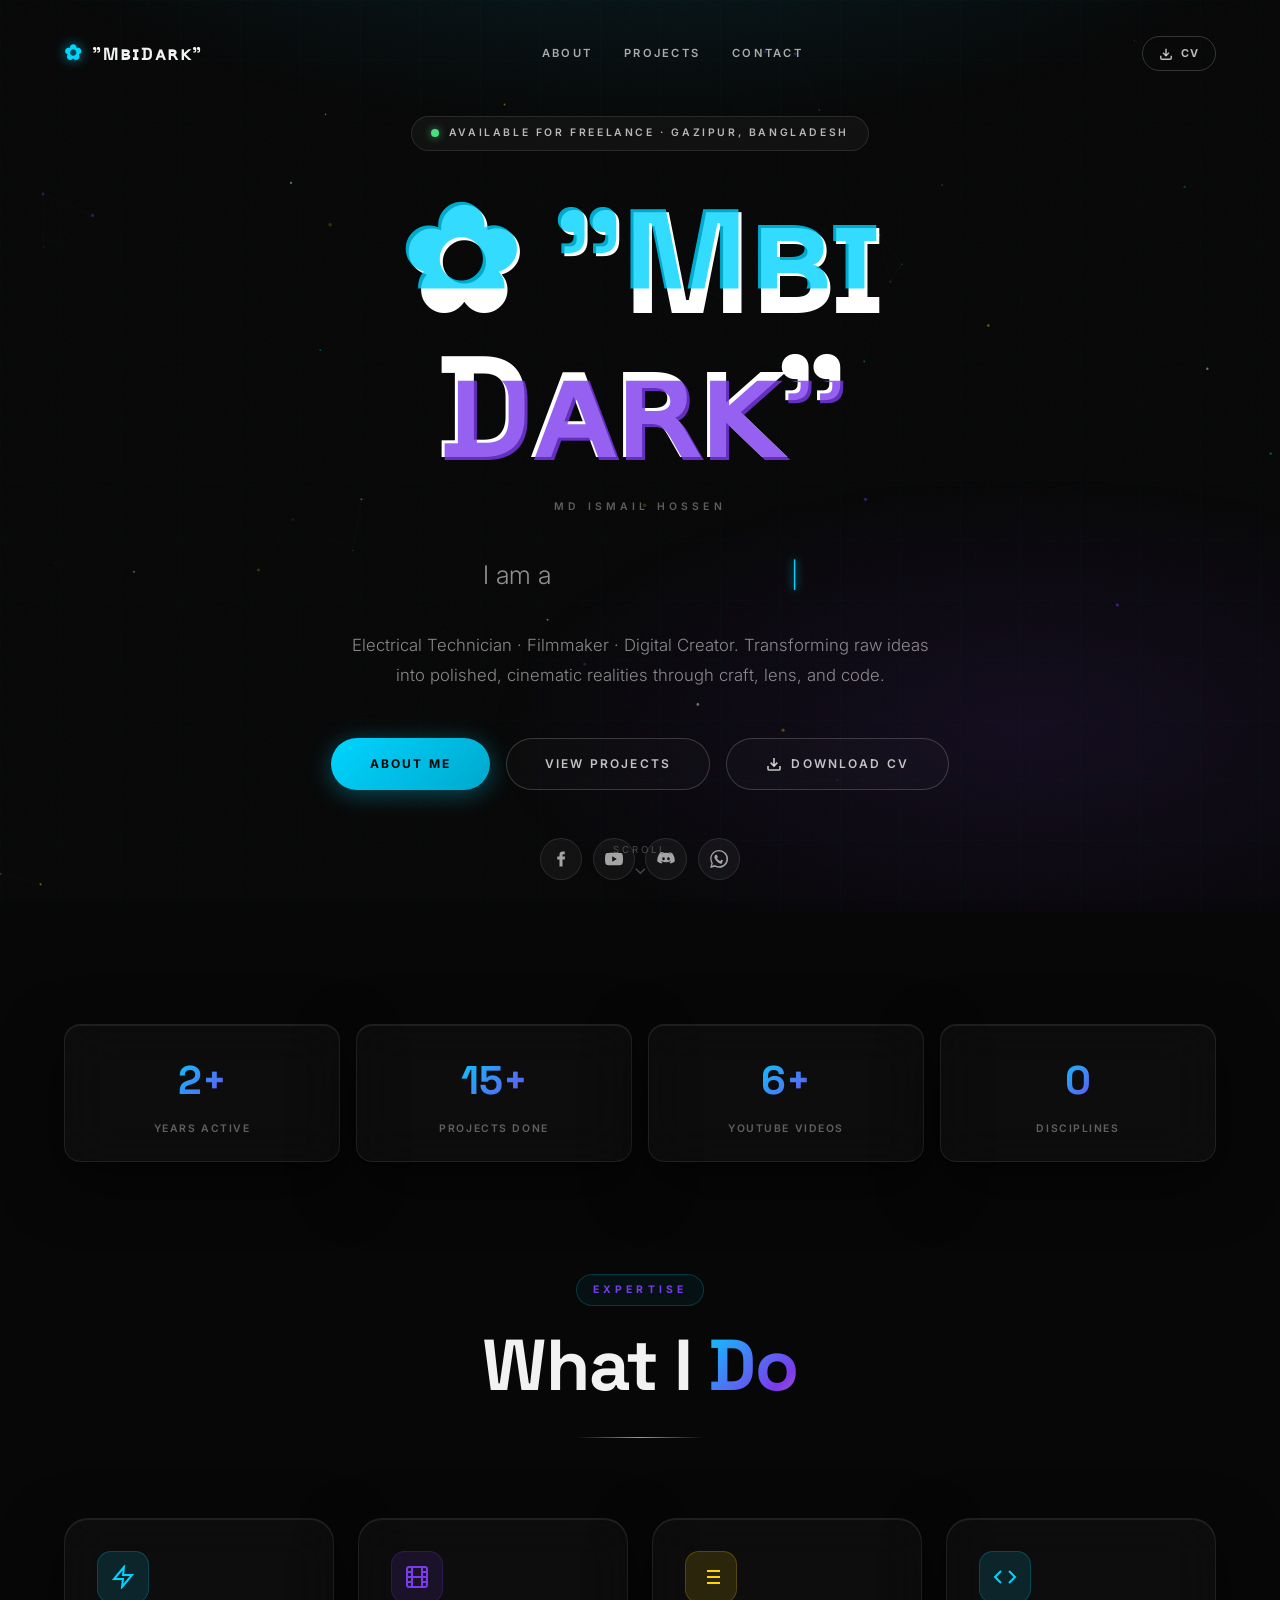
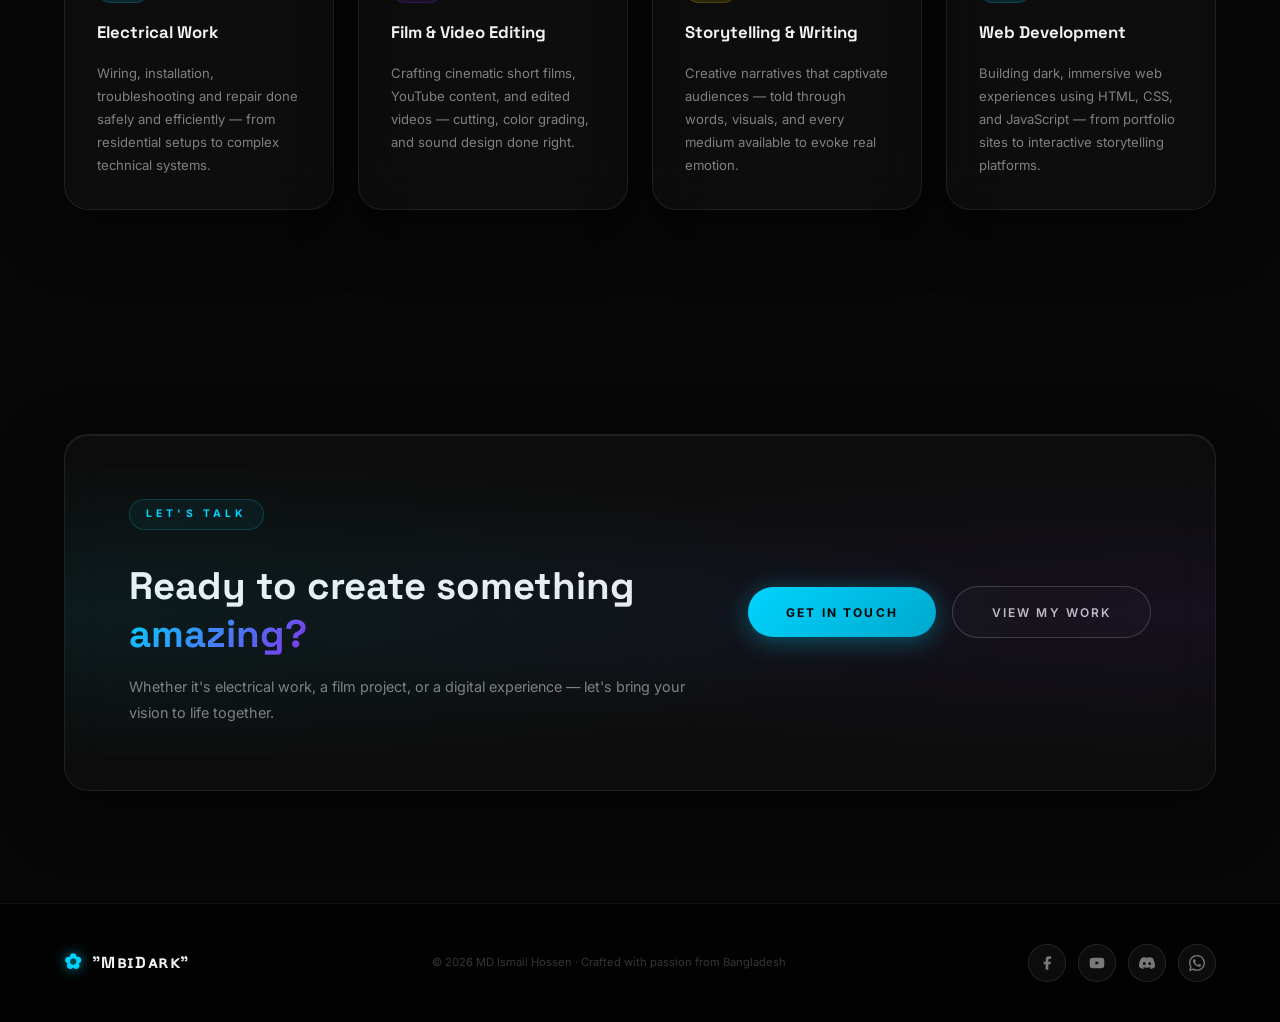
==== commit ebca80a5: "Update orbit project menu and add CV" ====
--- a/index.html
+++ b/index.html
@@ -104,6 +104,7 @@
         </p>
         <div class="hero-btns">
           <a href="about.html" class="btn-primary magnetic">About Me</a>
+          <a href="projects.html" class="btn-outline magnetic">View Projects</a>
           <a href="MBI%20Dark%20CV.pdf" class="btn-outline magnetic" download="MBI-Dark-CV.pdf">
             <svg width="16" height="16" viewBox="0 0 24 24" fill="none" stroke="currentColor" stroke-width="2.5"><path d="M21 15v4a2 2 0 0 1-2 2H5a2 2 0 0 1-2-2v-4"/><polyline points="7 10 12 15 17 10"/><line x1="12" y1="15" x2="12" y2="3"/></svg>
             Download CV
--- a/style.css
+++ b/style.css
@@ -230,26 +230,29 @@
 .nav-link:hover::after { width: 100%; }
 .nav-link.active-page { color: #fff; }
 .nav-link.active-page::after { width: 100%; }
-.nav-cv {
-  display: flex; align-items: center; gap: 0.5rem;
-  font-size: 0.7rem; font-weight: 600; letter-spacing: 0.15em; text-transform: uppercase;
-  padding: 0.5rem 1.2rem;
-  border-radius: 100px;
-  border: 1px solid rgba(255,255,255,0.2);
-  color: rgba(255,255,255,0.7);
-  transition: all 0.3s;
-}
-.nav-cv:hover {
-  background: rgba(255,255,255,0.08);
-  border-color: rgba(255,255,255,0.4);
-  color: #fff;
-}
 .nav-hamburger { display: none !important; }
 .nav-hamburger span {
   display: block; width: 22px; height: 2px;
   background: rgba(255,255,255,0.7);
   border-radius: 2px;
 }
+
+/* ===== NAVBAR CV ===== */
+.nav-cv {
+  display: flex;
+  align-items: center;
+  gap: 0.5rem;
+  padding: 0.5rem 1rem;
+  border: 1px solid rgba(255,255,255,0.18);
+  border-radius: 999px;
+  color: rgba(255,255,255,0.72);
+  font-size: 0.68rem;
+  font-weight: 700;
+  letter-spacing: 0.08em;
+  text-transform: uppercase;
+  transition: color .3s, border-color .3s, background .3s;
+}
+.nav-cv:hover { color: var(--cyan); border-color: rgba(0,212,255,.55); background: rgba(0,212,255,.06); }
 
 /* ===== MOBILE MENU ===== */
 .mobile-menu {
@@ -1900,6 +1903,7 @@
   width: fit-content;
   margin-inline: auto;
   font-family: 'Space Grotesk', sans-serif;
+  color: #fff;
   font-weight: 700;
   letter-spacing: -0.055em;
   text-wrap: balance;
@@ -2021,16 +2025,55 @@
   background: var(--cyan);
   box-shadow: 0 0 20px rgba(0,212,255,0.16);
 }
-.projects-grid {
-  display: grid;
-  grid-template-columns: repeat(5, minmax(0, 1fr));
-  gap: clamp(1rem, 2vw, 2rem);
-  align-items: start;
-  justify-items: center;
-}
+ .projects-grid {
+  position: relative;
+  min-height: 680px;
+  display: block;
+  overflow: hidden;
+  isolation: isolate;
+  border-radius: 8px;
+}
+.projects-grid::before {
+  content: '';
+  position: absolute;
+  left: 50%; top: 50%;
+  width: 84px; height: 84px;
+  transform: translate(-50%, -50%);
+  border-radius: 50%;
+  z-index: 8;
+  background: radial-gradient(circle at 35% 35%, #fff7b0, #ffb300 42%, #ff6a00 72%, #a82a00);
+  box-shadow: 0 0 38px rgba(255,149,0,.9), 0 0 110px rgba(255,106,0,.35);
+}
+.orbit-ring {
+  position: absolute;
+  left: 50%; top: 50%;
+  transform: translate(-50%, -50%);
+  border: 1px dashed rgba(255,255,255,.12);
+  border-radius: 50%;
+  pointer-events: none;
+}
+.orbit-ring--1 { width: 220px; height: 220px; }
+.orbit-ring--2 { width: 400px; height: 400px; }
+.orbit-ring--3 { width: 580px; height: 580px; }
+.orbit-ring--4 { width: 760px; height: 760px; }
+.project-orbit {
+  position: absolute;
+  left: 50%; top: 50%;
+  width: 0; height: 0;
+  z-index: 5;
+  animation: projectOrbit var(--speed) linear infinite;
+  animation-delay: var(--delay);
+}
+.project-orbit:hover, .project-orbit:focus-within { animation-play-state: paused; }
+.projects-grid.is-filtered { min-height: 560px; }
+@keyframes projectOrbit { to { transform: rotate(360deg); } }
 .project-circle {
-  width: 100%;
-  max-width: 210px;
+  position: absolute;
+  left: var(--orbit-x, 110px);
+  top: 0;
+  margin: -52px 0 0 -52px;
+  width: 104px;
+  max-width: 104px;
   aspect-ratio: 1;
   min-width: 0;
   border-radius: 50%;
@@ -2042,7 +2085,7 @@
   align-items: center;
   justify-content: center;
   gap: 0.42rem;
-  padding: 12%;
+  padding: 8%;
   text-align: center;
   color: #fff;
   overflow: hidden;
@@ -2050,6 +2093,10 @@
   transform: scale(1);
   transition: transform 0.38s cubic-bezier(0.16,1,0.3,1), border-color 0.38s ease, box-shadow 0.38s ease, background 0.38s ease;
 }
+.project-orbit[style*="--ring:0"] .project-circle { --orbit-x: 110px; }
+.project-orbit[style*="--ring:1"] .project-circle { --orbit-x: 200px; }
+.project-orbit[style*="--ring:2"] .project-circle { --orbit-x: 290px; }
+.project-orbit[style*="--ring:3"] .project-circle { --orbit-x: 380px; }
 .project-circle:hover,
 .project-circle:focus-visible {
   border-color: var(--cyan);
@@ -2116,6 +2163,7 @@
   display: -webkit-box;
   -webkit-box-orient: vertical;
   -webkit-line-clamp: 2;
+  line-clamp: 2;
 }
 .projects-coming-soon {
   width: 100%;
@@ -2146,7 +2194,7 @@
 
 @media (max-width: 1024px) {
   .projects-grid {
-    grid-template-columns: repeat(3, minmax(0, 1fr));
+    min-height: 620px;
     gap: clamp(1rem, 4vw, 2rem);
   }
   .project-circle {
@@ -2181,17 +2229,26 @@
     flex-shrink: 0;
   }
 }
+@media (max-width: 640px) {
+  .projects-grid { min-height: 500px; }
+  .orbit-ring--1 { width: 160px; height: 160px; }
+  .orbit-ring--2 { width: 260px; height: 260px; }
+  .orbit-ring--3 { width: 360px; height: 360px; }
+  .orbit-ring--4 { width: 460px; height: 460px; }
+  .project-orbit[style*="--ring:0"] .project-circle { --orbit-x: 80px; }
+  .project-orbit[style*="--ring:1"] .project-circle { --orbit-x: 130px; }
+  .project-orbit[style*="--ring:2"] .project-circle { --orbit-x: 180px; }
+  .project-orbit[style*="--ring:3"] .project-circle { --orbit-x: 230px; }
+}
 @media (max-width: 480px) {
   .projects-section .container {
     padding-left: 1rem;
     padding-right: 1rem;
   }
-  .projects-grid {
-    grid-template-columns: repeat(2, minmax(0, 1fr));
-    gap: 0.75rem;
-  }
+  .projects-grid { min-height: 460px; }
   .project-circle {
-    max-width: none;
+    width: 88px;
+    max-width: 88px;
     padding: 10%;
     gap: 0.28rem;
   }
@@ -2553,6 +2610,7 @@
   .project-directory-item .pc-desc {
     display: block;
     -webkit-line-clamp: unset;
+    line-clamp: unset;
     font-size: 0.82rem;
   }
   .project-directory-item .pc-footer {
@@ -2723,6 +2781,7 @@
   display: -webkit-box;
   -webkit-box-orient: vertical;
   -webkit-line-clamp: 2;
+  line-clamp: 2;
 }
 .projects-coming-soon span {
   background: rgba(0,212,255,0.16);
@@ -2875,7 +2934,17 @@
   opacity: 1;
 }
 .project-circle-icon {
-  display: none;
+  position: relative;
+  z-index: 3;
+  right: auto;
+  bottom: auto;
+  display: grid;
+  width: clamp(34px, 4vw, 46px);
+  height: clamp(34px, 4vw, 46px);
+  place-items: center;
+  border-radius: 50%;
+  border: 1px solid color-mix(in srgb, var(--platform-color, var(--cyan)) 58%, transparent);
+  background: rgba(0, 0, 0, 0.82);
 }
 .project-circle-status,
 .project-circle-name,
@@ -2894,3 +2963,583 @@
   color: rgba(255, 255, 255, 0.82);
   text-shadow: 0 1px 4px rgba(0, 0, 0, 0.95);
 }
+
+/* Keep project labels upright while their orbit is moving. */
+.projects-grid .project-circle {
+  animation: counterProjectOrbit var(--speed) linear infinite reverse;
+  animation-delay: var(--delay);
+}
+.projects-grid.orbits-paused .project-circle,
+.project-orbit:hover .project-circle,
+.project-orbit:focus-within .project-circle {
+  animation-play-state: paused;
+}
+@keyframes counterProjectOrbit { to { transform: rotate(360deg); } }
+
+/* Final mobile orbit sizing: keep cards readable without overlapping the rings. */
+@media (max-width: 640px) {
+  .projects-grid {
+    min-height: 620px;
+  }
+  .orbit-ring--1 { width: 150px; height: 150px; }
+  .orbit-ring--2 { width: 250px; height: 250px; }
+  .orbit-ring--3 { width: 350px; height: 350px; }
+  .orbit-ring--4 { width: 450px; height: 450px; }
+  .projects-grid .project-circle,
+  .project-circle {
+    width: 112px;
+    max-width: 112px;
+    min-height: 112px;
+    margin: -56px 0 0 -56px;
+    padding: 9%;
+    gap: 0.22rem;
+    overflow: hidden;
+  }
+  .project-orbit[style*="--ring:0"] .project-circle { --orbit-x: 75px; }
+  .project-orbit[style*="--ring:1"] .project-circle { --orbit-x: 125px; }
+  .project-orbit[style*="--ring:2"] .project-circle { --orbit-x: 175px; }
+  .project-orbit[style*="--ring:3"] .project-circle { --orbit-x: 225px; }
+  .projects-grid .project-circle-icon,
+  .project-circle-icon {
+    width: 32px;
+    height: 32px;
+  }
+  .projects-grid .project-circle-name,
+  .project-circle-name {
+    max-width: 96px;
+    font-size: 0.66rem;
+  }
+  .projects-grid .project-circle-status,
+  .project-circle-status {
+    height: 14px;
+    font-size: 0.38rem;
+  }
+  .projects-grid .project-circle-desc,
+  .project-circle-desc {
+    display: none;
+  }
+  .projects-grid .project-circle:hover,
+  .projects-grid .project-circle:focus-visible {
+    transform: scale(1.55);
+  }
+}
+
+/* Clean orbit project cards */
+.projects-grid {
+  min-height: 680px;
+  overflow: visible;
+}
+.projects-grid .project-circle {
+  width: 124px;
+  max-width: 124px;
+  aspect-ratio: 5 / 4;
+  margin: -50px 0 0 -62px;
+  padding: 10px;
+  gap: 5px;
+  overflow: hidden;
+  border-radius: 14px;
+  background: linear-gradient(145deg, rgba(255,255,255,.055), rgba(0,0,0,.96) 58%), #020202;
+}
+.projects-grid .project-circle-thumb { display: none; }
+.projects-grid .project-circle::before {
+  border-radius: 14px;
+  background: linear-gradient(145deg, rgba(255,255,255,.025), transparent 60%);
+}
+.projects-grid .project-circle-icon {
+  width: 44px;
+  height: 44px;
+  margin-top: 0;
+  border-radius: 10px;
+}
+.projects-grid .project-circle-icon svg {
+  width: 30px;
+  height: 30px;
+}
+.projects-grid .project-platform,
+.projects-grid .project-circle-status,
+.projects-grid .project-circle-desc {
+  display: none;
+}
+.projects-grid .project-circle-name {
+  display: block;
+  width: 104px;
+  max-width: 104px;
+  font-size: 0.7rem;
+  line-height: 1.15;
+  white-space: normal;
+  text-align: center;
+}
+.projects-grid .project-circle:hover,
+.projects-grid .project-circle:focus-visible {
+  transform: scale(1.48);
+  z-index: 40;
+  overflow: visible;
+}
+.projects-grid .project-circle::after {
+  bottom: calc(100% + 8px);
+  z-index: 50;
+  border-radius: 8px;
+}
+.projects-grid.orbits-paused .project-orbit,
+.projects-grid.orbits-paused .project-circle {
+  animation-play-state: paused;
+}
+@media (max-width: 640px) {
+  .projects-grid { min-height: 520px; }
+  .projects-grid .project-circle {
+    width: 96px;
+    max-width: 96px;
+    margin: -38px 0 0 -48px;
+    padding: 8px;
+    gap: 4px;
+    border-radius: 12px;
+  }
+  .projects-grid .project-circle-icon { width: 34px; height: 34px; border-radius: 8px; }
+  .projects-grid .project-circle-icon svg { width: 24px; height: 24px; }
+  .projects-grid .project-circle-name { width: 80px; max-width: 80px; font-size: 0.58rem; }
+  .projects-grid .project-circle:hover,
+  .projects-grid .project-circle:focus-visible { transform: scale(1.42); }
+}
+
+/* Orbit visibility and controls */
+.projects-toolbar {
+  width: 100%;
+  display: flex;
+  align-items: center;
+  justify-content: center;
+  gap: 0.75rem;
+  margin-bottom: 1.5rem;
+}
+.projects-toolbar .filter-btns {
+  width: auto;
+  margin-bottom: 0;
+}
+.orbit-pause-btn {
+  height: 40px;
+  min-width: 94px;
+  display: inline-flex;
+  align-items: center;
+  justify-content: center;
+  gap: 0.45rem;
+  border: 1px solid rgba(0,212,255,0.28);
+  border-radius: 999px;
+  background: rgba(0,0,0,0.86);
+  color: rgba(255,255,255,0.72);
+  font-size: 0.68rem;
+  font-weight: 700;
+  cursor: pointer;
+}
+.orbit-pause-btn:hover,
+.orbit-pause-btn:focus-visible {
+  color: var(--cyan);
+  border-color: rgba(0,212,255,0.65);
+  outline: none;
+}
+.orbit-pause-btn.paused { color: var(--cyan); border-color: var(--cyan); }
+.orbit-pause-icon { min-width: 14px; font-size: 0.72rem; }
+.projects-grid.orbits-paused .project-orbit { animation-play-state: paused; }
+
+.projects-grid .project-circle {
+  width: 150px;
+  max-width: 150px;
+  margin: -75px 0 0 -75px;
+  padding: 10%;
+  gap: 0.35rem;
+  background: rgba(0,0,0,0.94);
+  overflow: visible;
+}
+.projects-grid .project-circle:hover,
+.projects-grid .project-circle:focus-visible {
+  z-index: 30;
+  transform: scale(1.55);
+}
+.projects-grid .project-circle-name {
+  width: 100%;
+  font-size: 0.78rem;
+  white-space: nowrap;
+}
+.projects-grid .project-circle-desc {
+  font-size: 0.58rem;
+  line-height: 1.28;
+}
+.projects-grid .project-circle-icon {
+  width: 42px;
+  height: 42px;
+}
+.projects-grid .project-circle-status { font-size: 0.42rem; }
+.projects-grid .project-circle::after {
+  content: attr(data-title);
+  position: absolute;
+  left: 50%;
+  bottom: calc(100% + 10px);
+  width: max-content;
+  max-width: 220px;
+  transform: translate(-50%, 6px);
+  padding: 7px 10px;
+  border: 1px solid var(--platform-color, var(--cyan));
+  border-radius: 6px;
+  background: rgba(0,0,0,0.96);
+  color: #fff;
+  font-size: 0.68rem;
+  line-height: 1.25;
+  font-weight: 700;
+  opacity: 0;
+  pointer-events: none;
+  transition: opacity .2s, transform .2s;
+}
+.projects-grid .project-circle:hover::after,
+.projects-grid .project-circle:focus-visible::after {
+  opacity: 1;
+  transform: translate(-50%, 0);
+}
+
+@media (max-width: 640px) {
+  .projects-toolbar { align-items: stretch; flex-direction: column; }
+  .projects-toolbar .filter-btns { width: 100%; }
+  .orbit-pause-btn { align-self: center; }
+  .projects-grid .project-circle {
+    width: 112px;
+    max-width: 112px;
+    margin: -56px 0 0 -56px;
+  }
+  .projects-grid .project-circle:hover,
+  .projects-grid .project-circle:focus-visible { transform: scale(1.38); }
+  .projects-grid .project-circle-icon { width: 34px; height: 34px; }
+  .projects-grid .project-circle-desc { display: none; }
+}
+
+/* ===== SOLAR PROJECT DIRECTORY ===== */
+.projects-explorer {
+  display: grid;
+  grid-template-columns: 280px minmax(0, 1fr);
+  align-items: stretch;
+  gap: 1rem;
+  min-height: 680px;
+}
+.projects-explorer > .projects-grid {
+  min-width: 0;
+}
+.project-menu {
+  position: relative;
+  z-index: 45;
+  height: 680px;
+  overflow-y: auto;
+  scrollbar-width: thin;
+  scrollbar-color: rgba(0,212,255,.28) transparent;
+  border: 1px solid rgba(255,255,255,.09);
+  border-radius: 20px;
+  background: rgba(6,8,10,.86);
+  backdrop-filter: blur(18px);
+  padding: 1rem;
+  box-shadow: 0 22px 60px rgba(0,0,0,.28);
+}
+.project-menu-heading {
+  display: flex;
+  align-items: flex-start;
+  justify-content: space-between;
+  margin-bottom: 1rem;
+  padding-bottom: .85rem;
+  border-bottom: 1px solid rgba(255,255,255,.07);
+}
+.project-menu-heading h2 {
+  margin-top: .1rem;
+  font-size: 1.15rem;
+}
+.project-menu-heading .section-tag { font-size: .55rem; }
+.project-menu-close { display: none; }
+.project-menu-list {
+  display: grid;
+  gap: .35rem;
+}
+.recent-projects:not(:empty) {
+  margin-bottom: .8rem;
+  padding-bottom: .75rem;
+  border-bottom: 1px solid rgba(255,255,255,.07);
+}
+.project-menu-search {
+  height: 42px;
+  display: grid;
+  grid-template-columns: 16px minmax(0, 1fr) 22px;
+  align-items: center;
+  gap: .55rem;
+  margin-bottom: .65rem;
+  padding: 0 .65rem;
+  border: 1px solid rgba(255,255,255,.09);
+  border-radius: 10px;
+  background: rgba(255,255,255,.035);
+  color: rgba(255,255,255,.42);
+}
+.project-menu-search:focus-within {
+  border-color: rgba(0,212,255,.42);
+  box-shadow: 0 0 0 3px rgba(0,212,255,.06);
+}
+.project-menu-search svg {
+  width: 16px;
+  height: 16px;
+}
+.project-menu-search input {
+  min-width: 0;
+  border: 0;
+  outline: 0;
+  background: transparent;
+  color: #fff;
+  font: inherit;
+  font-size: .72rem;
+}
+.project-menu-search input::placeholder { color: rgba(255,255,255,.34); }
+.project-menu-search kbd {
+  display: grid;
+  place-items: center;
+  width: 22px;
+  height: 22px;
+  border: 1px solid rgba(255,255,255,.1);
+  border-radius: 6px;
+  background: rgba(255,255,255,.04);
+  color: rgba(255,255,255,.38);
+  font-size: .68rem;
+}
+.project-menu-empty {
+  padding: 1rem .5rem;
+  color: rgba(255,255,255,.38);
+  text-align: center;
+  font-size: .72rem;
+}
+.recent-projects-label {
+  display: flex;
+  align-items: center;
+  justify-content: space-between;
+  margin: .15rem .2rem .45rem;
+  color: var(--cyan);
+  font-size: .58rem;
+  font-weight: 800;
+  letter-spacing: .14em;
+}
+.recent-projects-label small {
+  min-width: 20px;
+  border-radius: 999px;
+  background: rgba(0,212,255,.12);
+  text-align: center;
+}
+.project-menu-item {
+  min-height: 56px;
+  display: grid;
+  grid-template-columns: 10px minmax(0,1fr) 18px;
+  align-items: center;
+  gap: .65rem;
+  padding: .55rem .65rem;
+  border: 1px solid transparent;
+  border-radius: 12px;
+  color: rgba(255,255,255,.68);
+  transition: background .25s ease, border-color .25s ease, color .25s ease, transform .25s var(--transition);
+}
+.project-menu-item:hover,
+.project-menu-item:focus-visible {
+  color: #fff;
+  border-color: rgba(0,212,255,.18);
+  background: rgba(0,212,255,.06);
+  transform: translateX(3px);
+  outline: none;
+}
+.project-menu-item--recent {
+  min-height: 48px;
+  background: rgba(255,255,255,.025);
+}
+.project-menu-dot {
+  width: 7px;
+  height: 7px;
+  border-radius: 50%;
+  background: var(--platform-color);
+  box-shadow: 0 0 10px var(--platform-color);
+}
+.project-menu-copy {
+  min-width: 0;
+  display: flex;
+  flex-direction: column;
+  gap: 1px;
+}
+.project-menu-copy strong {
+  overflow: hidden;
+  font-size: .76rem;
+  text-overflow: ellipsis;
+  white-space: nowrap;
+}
+.project-menu-copy small {
+  color: rgba(255,255,255,.38);
+  font-size: .56rem;
+  letter-spacing: .06em;
+}
+.project-menu-arrow {
+  color: rgba(255,255,255,.28);
+  font-size: .7rem;
+}
+.project-menu-toggle { display: none; }
+
+@media (max-width: 1024px) {
+  .projects-explorer {
+    grid-template-columns: 240px minmax(0,1fr);
+  }
+  .project-menu { height: 620px; }
+  .projects-grid { min-height: 620px !important; }
+}
+
+@media (max-width: 768px) {
+  .projects-toolbar {
+    display: grid !important;
+    grid-template-columns: minmax(0,1fr) auto;
+  }
+  .projects-toolbar .filter-btns { grid-column: 1 / -1; }
+  .project-menu-toggle {
+    height: 40px;
+    display: inline-flex;
+    align-items: center;
+    justify-content: center;
+    gap: .45rem;
+    padding: 0 .8rem;
+    border: 1px solid rgba(0,212,255,.28);
+    border-radius: 999px;
+    color: rgba(255,255,255,.72);
+    font-size: .68rem;
+    font-weight: 700;
+  }
+  .projects-explorer { display: block; min-height: 520px; }
+  .project-menu {
+    position: fixed;
+    inset: 0 auto 0 0;
+    width: min(86vw, 330px);
+    height: 100dvh;
+    z-index: 300;
+    border-radius: 0 20px 20px 0;
+    transform: translateX(-105%);
+    transition: transform .38s var(--transition);
+    padding-top: max(1rem, env(safe-area-inset-top));
+  }
+  .project-menu.open { transform: translateX(0); }
+  .project-menu-close {
+    width: 34px;
+    height: 34px;
+    display: grid;
+    place-items: center;
+    border: 1px solid rgba(255,255,255,.1);
+    border-radius: 50%;
+    color: #fff;
+    font-size: 1.1rem;
+  }
+}
+
+/* Orbit planets use project artwork from projects.json only. */
+.projects-grid .project-circle {
+  width: 83px;
+  max-width: 83px;
+  height: 83px;
+  margin: -41px 0 0 -41px;
+  padding: 5px;
+  overflow: visible;
+  border-radius: 50%;
+  border: 1px solid rgba(255,255,255,.16);
+  background: radial-gradient(circle at 35% 28%, rgba(255,255,255,.16), rgba(6,8,10,.96) 58%, #020202 100%);
+  box-shadow:
+    inset -10px -8px 18px rgba(0,0,0,.82),
+    inset 7px 5px 12px rgba(255,255,255,.08),
+    0 0 0 3px rgba(0,0,0,.62),
+    0 9px 28px rgba(0,0,0,.48),
+    0 0 18px color-mix(in srgb, var(--platform-color) 45%, transparent);
+  transform-style: preserve-3d;
+  perspective: 600px;
+}
+.project-circle-logo {
+  width: 100%;
+  height: 100%;
+  display: block;
+  border-radius: 50%;
+  overflow: hidden;
+  box-shadow:
+    inset 0 0 20px rgba(255,255,255,.12),
+    0 0 12px rgba(0,0,0,.72);
+  transform: translateZ(6px);
+  transition: transform .55s var(--transition), filter .35s ease;
+}
+.project-circle-logo img {
+  width: 100%;
+  height: 100%;
+  object-fit: cover;
+  border-radius: 50%;
+  pointer-events: none;
+  filter: saturate(.92) contrast(1.06);
+  transition: transform .55s var(--transition), filter .35s ease;
+}
+.projects-grid .project-circle-name,
+.projects-grid .project-platform,
+.projects-grid .project-circle-status,
+.projects-grid .project-circle-desc,
+.projects-grid .project-circle-icon {
+  display: none;
+}
+.projects-grid .project-circle::before {
+  display: none;
+}
+.projects-grid .project-circle::after {
+  content: attr(data-title);
+  left: 50%;
+  bottom: calc(100% + 10px);
+  width: max-content;
+  max-width: 220px;
+  padding: 7px 10px;
+  border: 1px solid var(--platform-color, var(--cyan));
+  border-radius: 8px;
+  background: rgba(0,0,0,.96);
+  color: #fff;
+  font-size: .72rem;
+  line-height: 1.25;
+  font-weight: 700;
+  opacity: 0;
+  transform: translate(-50%, 6px) translateZ(20px);
+  pointer-events: none;
+  transition: opacity .2s ease, transform .2s ease;
+}
+.projects-grid .project-circle:hover::after,
+.projects-grid .project-circle:focus-visible::after {
+  opacity: 1;
+  transform: translate(-50%, 0) translateZ(20px);
+}
+.projects-grid .project-circle:hover,
+.projects-grid .project-circle:focus-visible {
+  z-index: 40;
+  border-color: var(--platform-color, var(--cyan));
+  overflow: visible;
+  box-shadow:
+    inset -10px -8px 18px rgba(0,0,0,.82),
+    inset 7px 5px 12px rgba(255,255,255,.12),
+    0 0 0 3px rgba(0,0,0,.62),
+    0 14px 38px rgba(0,0,0,.55),
+    0 0 26px color-mix(in srgb, var(--platform-color) 72%, transparent);
+}
+.projects-grid .project-circle:hover .project-circle-logo,
+.projects-grid .project-circle:focus-visible .project-circle-logo {
+  transform: translateZ(18px) rotateY(-12deg) rotateX(4deg) scale(1.04);
+}
+.projects-grid .project-circle:hover img,
+.projects-grid .project-circle:focus-visible img {
+  filter: saturate(1.12) contrast(1.08);
+  transform: scale(1.08);
+}
+
+@media (max-width: 768px) {
+  .projects-grid .project-circle {
+    width: 76px;
+    max-width: 76px;
+    height: 76px;
+    margin: -38px 0 0 -38px;
+  }
+}
+@media (max-width: 640px) {
+  .projects-grid .project-circle {
+    width: 64px;
+    max-width: 64px;
+    height: 64px;
+    margin: -32px 0 0 -32px;
+  }
+  .projects-grid .project-circle:hover,
+  .projects-grid .project-circle:focus-visible {
+    transform: scale(1.22);
+  }
+}
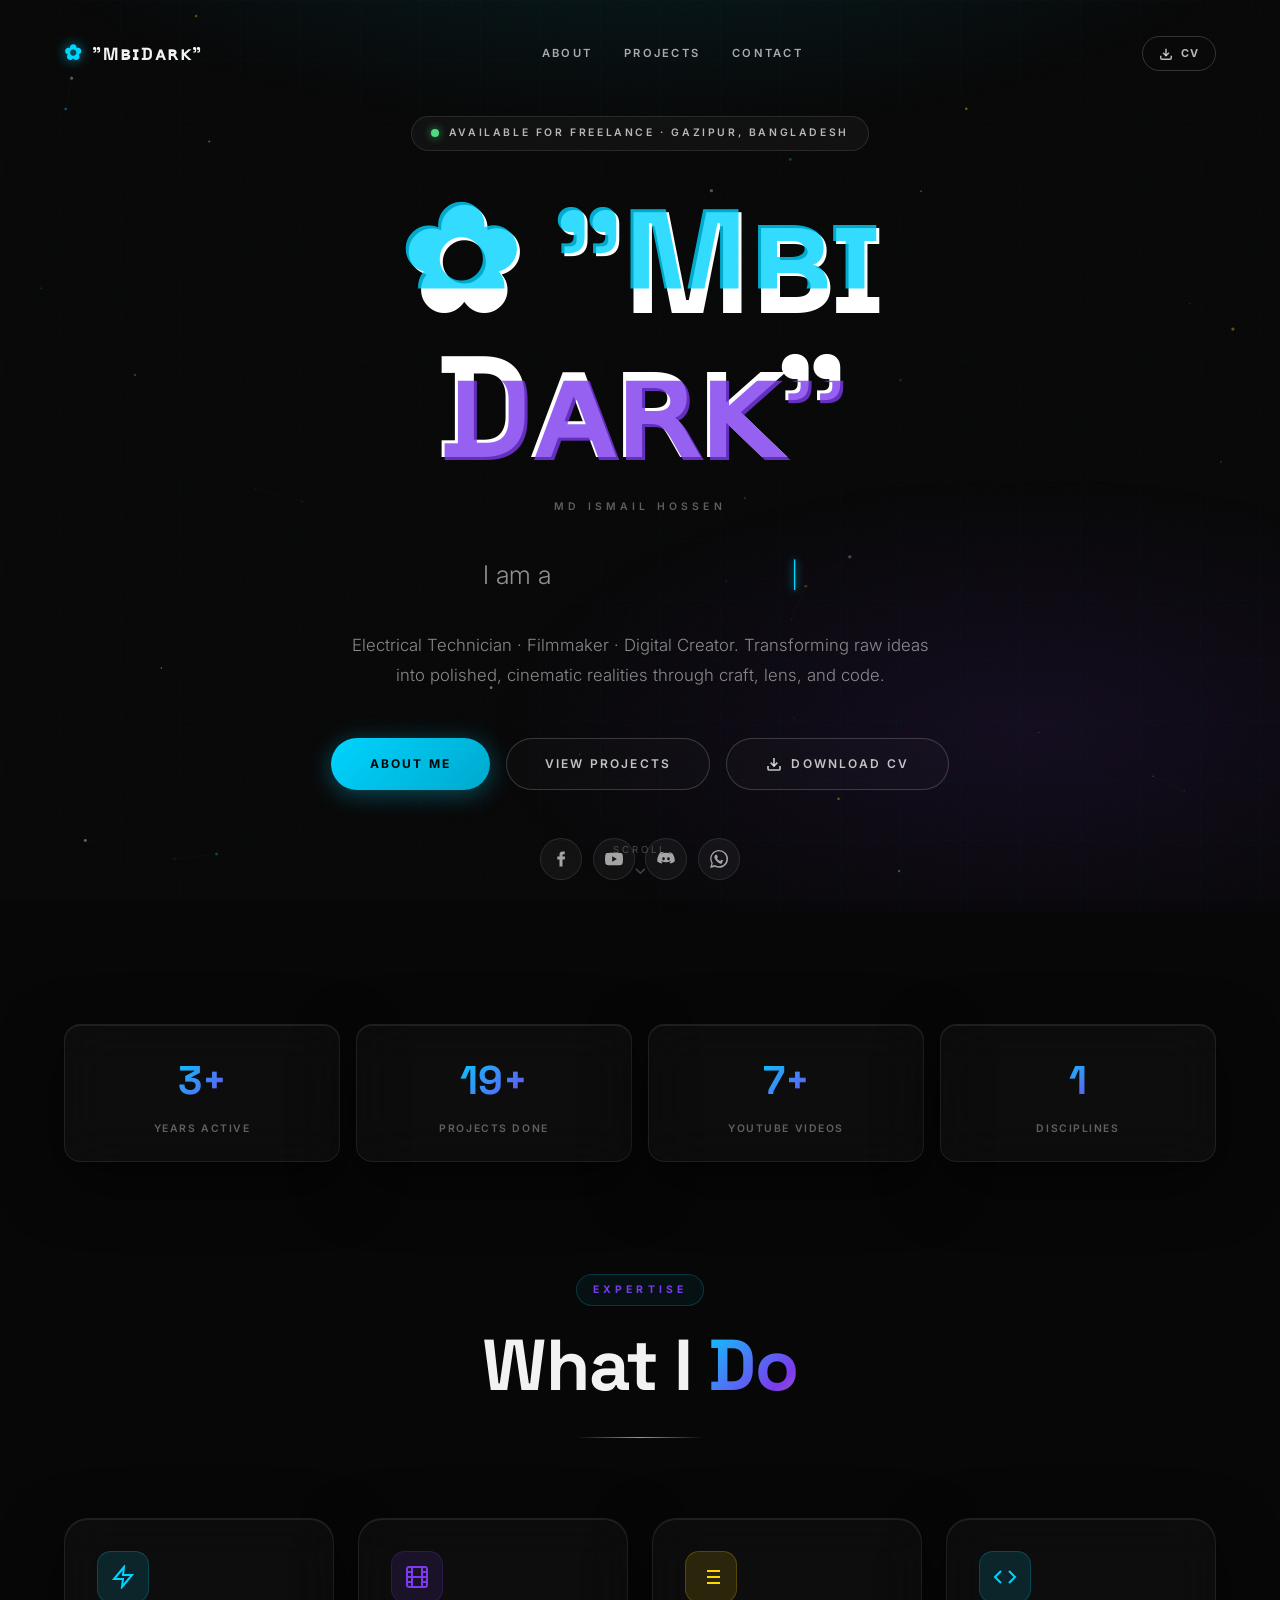
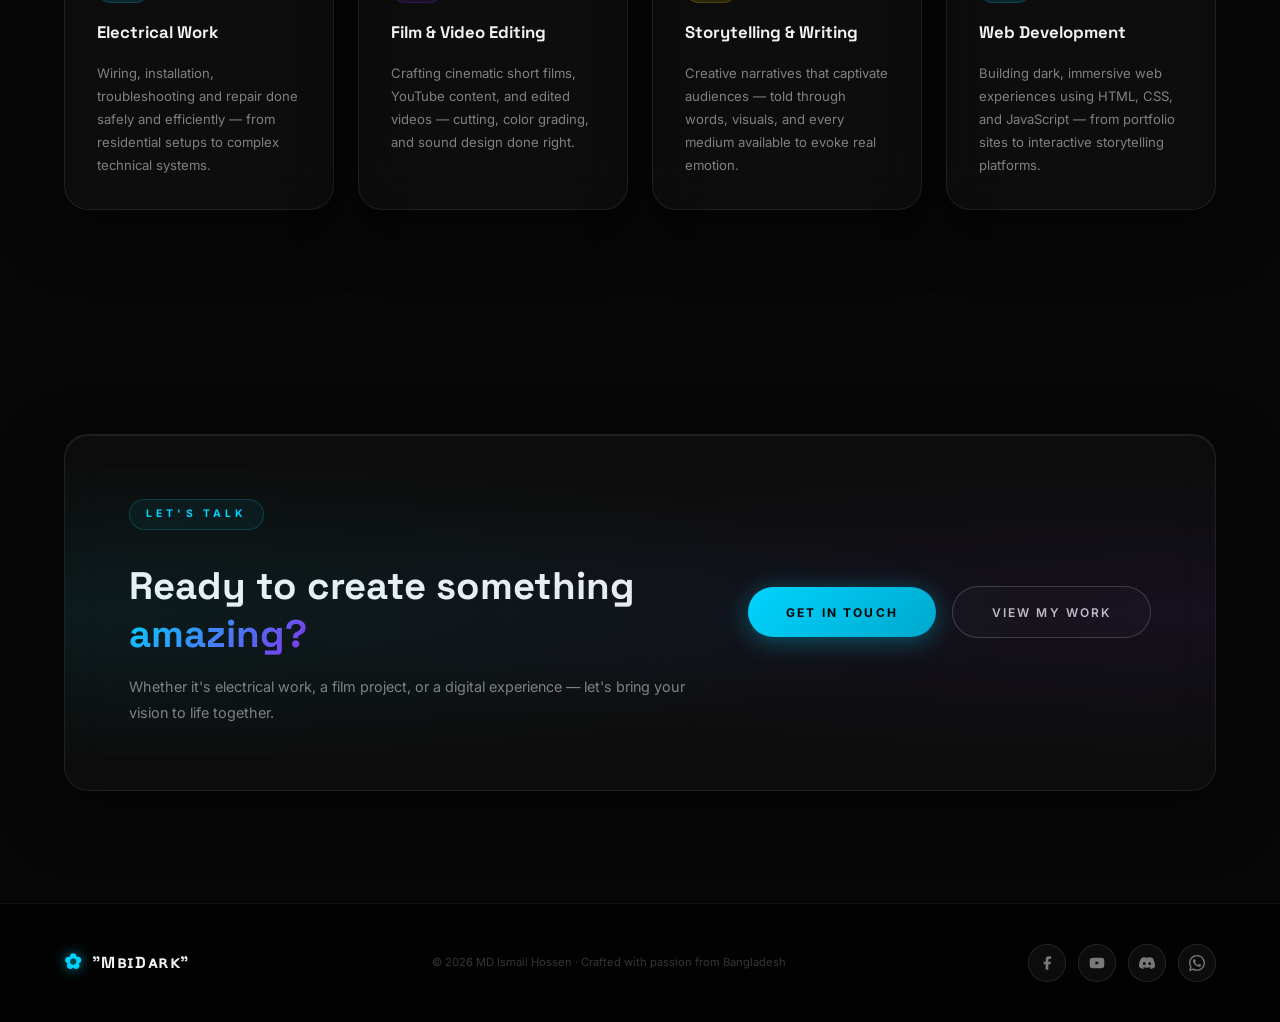
==== commit 51a7ef4c: "Fix custom mouse cursor" ====
--- a/index.html
+++ b/index.html
@@ -29,7 +29,6 @@
 
   <!-- ===== CURSOR ===== -->
   <div id="cursor-ring"></div>
-  <div id="cursor-dot"></div>
 
   <!-- ===== PRELOADER ===== -->
   <div id="preloader">
--- a/style.css
+++ b/style.css
@@ -67,37 +67,24 @@
 /* ===== CUSTOM CURSOR ===== */
 #cursor-ring {
   position: fixed;
-  width: 64px; height: 64px;
-  border: 0;
-  border-radius: 0;
+  width: 64px;
+  height: 64px;
   pointer-events: none;
   z-index: 10000;
-  transition: transform 0.08s var(--transition), width 0.3s, height 0.3s, background 0.3s, border-color 0.3s;
   transform: translate(-50%, -50%);
+  transform-origin: center;
   background-image: url('custom-cursor.png');
   background-repeat: no-repeat;
-  background-size: 300% 100%;
-  image-rendering: auto;
+  background-position: center;
+  background-size: contain;
   opacity: 0;
-}
-#cursor-dot {
-  position: fixed;
-  width: 0; height: 0;
-  background: transparent;
-  pointer-events: none;
-  z-index: 10001;
-  transform: translate(-50%, -50%);
-  transition: none;
-  opacity: 0;
-}
-html.cursor-enabled #cursor-ring,
-html.cursor-enabled #cursor-dot { opacity: 1; }
+  transition: width 120ms ease, height 120ms ease, filter 120ms ease;
+}
+html.cursor-enabled #cursor-ring { opacity: 1; }
 body.cursor-hover #cursor-ring {
-  width: 72px; height: 72px;
+  width: 72px;
+  height: 72px;
   filter: drop-shadow(0 0 8px rgba(0,212,255,0.72));
-}
-body.cursor-hover #cursor-dot {
-  opacity: 0;
 }
 
 /* ===== PRELOADER ===== */
@@ -1780,12 +1767,12 @@
     scroll-behavior: auto !important;
     transition-duration: 0.01ms !important;
   }
-  #particle-canvas, #cursor-ring, #cursor-dot { display: none !important; }
+  #particle-canvas, #cursor-ring { display: none !important; }
 }
 
 @media (hover: none), (pointer: coarse) {
   html, html * { cursor: auto !important; }
-  #cursor-ring, #cursor-dot { display: none !important; }
+  #cursor-ring { display: none !important; }
   .tilt-card,
   .project-card,
   .magnetic { transform: none !important; }
